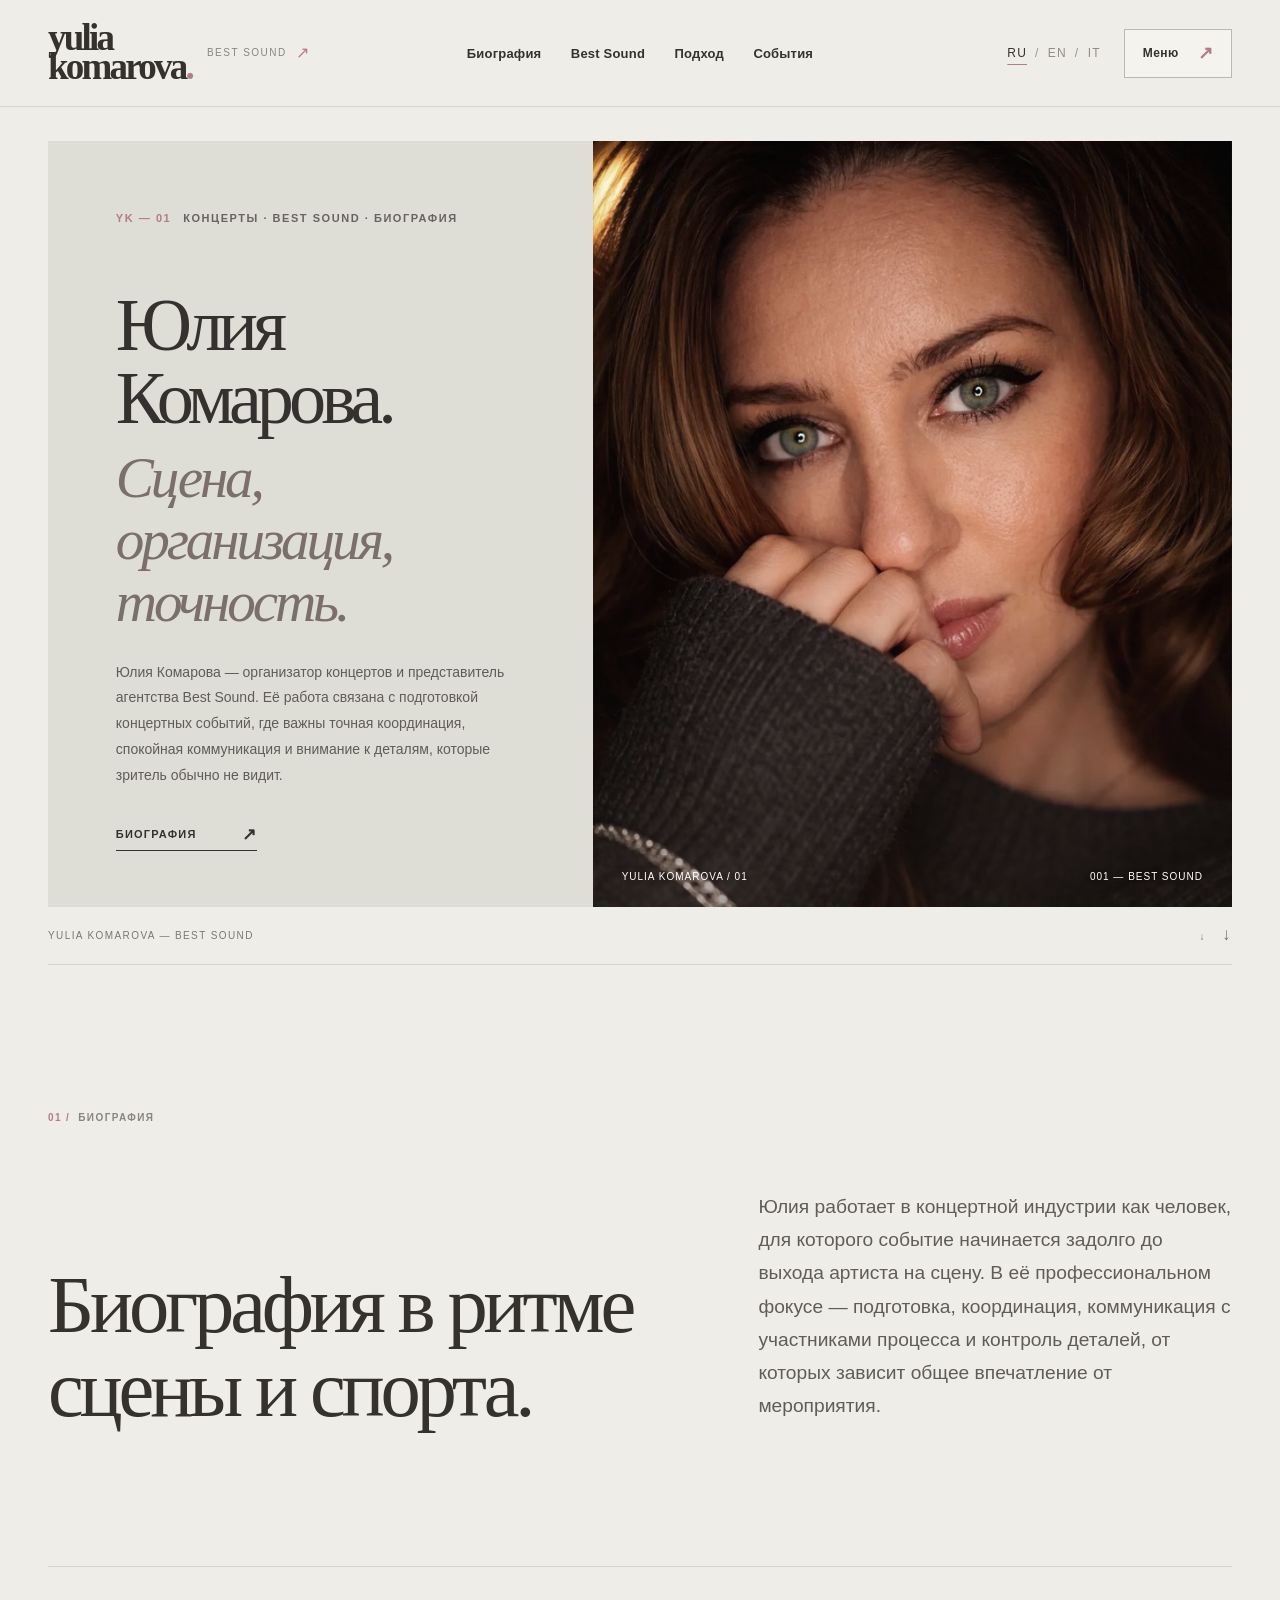
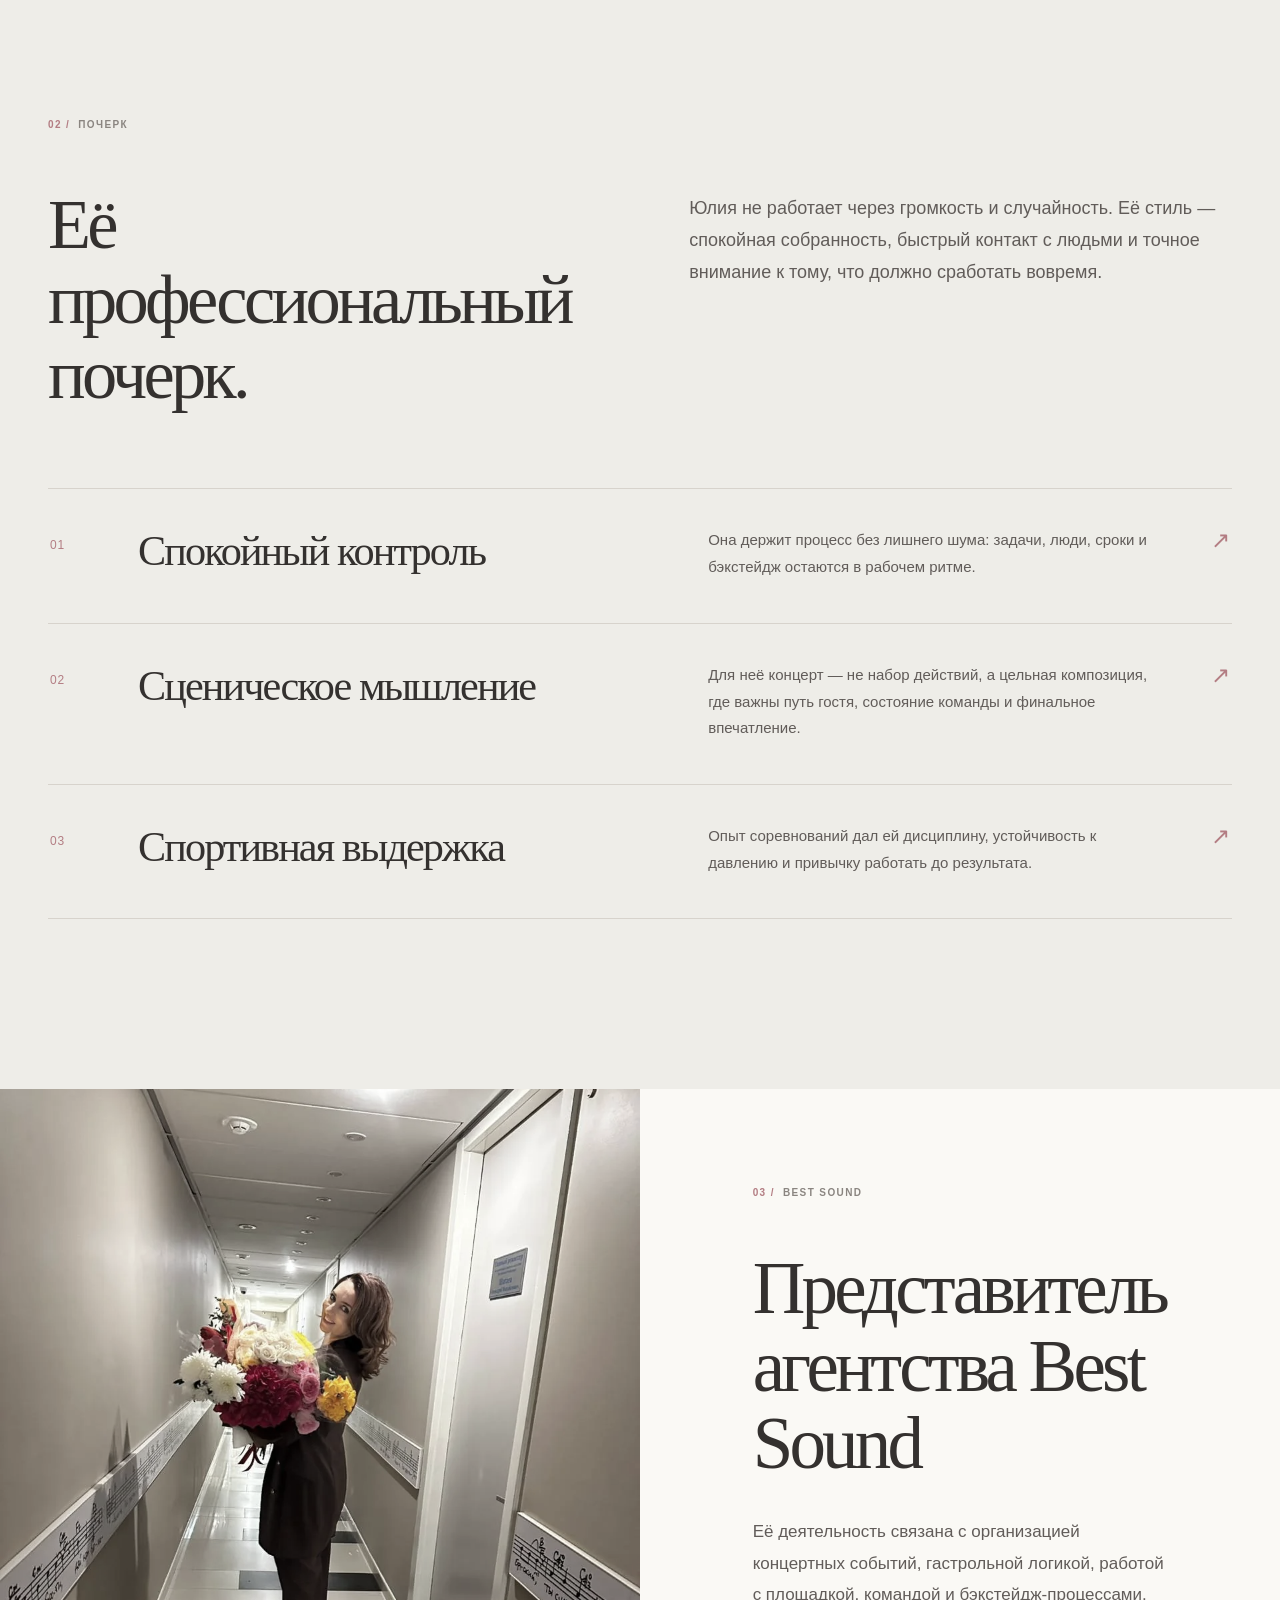
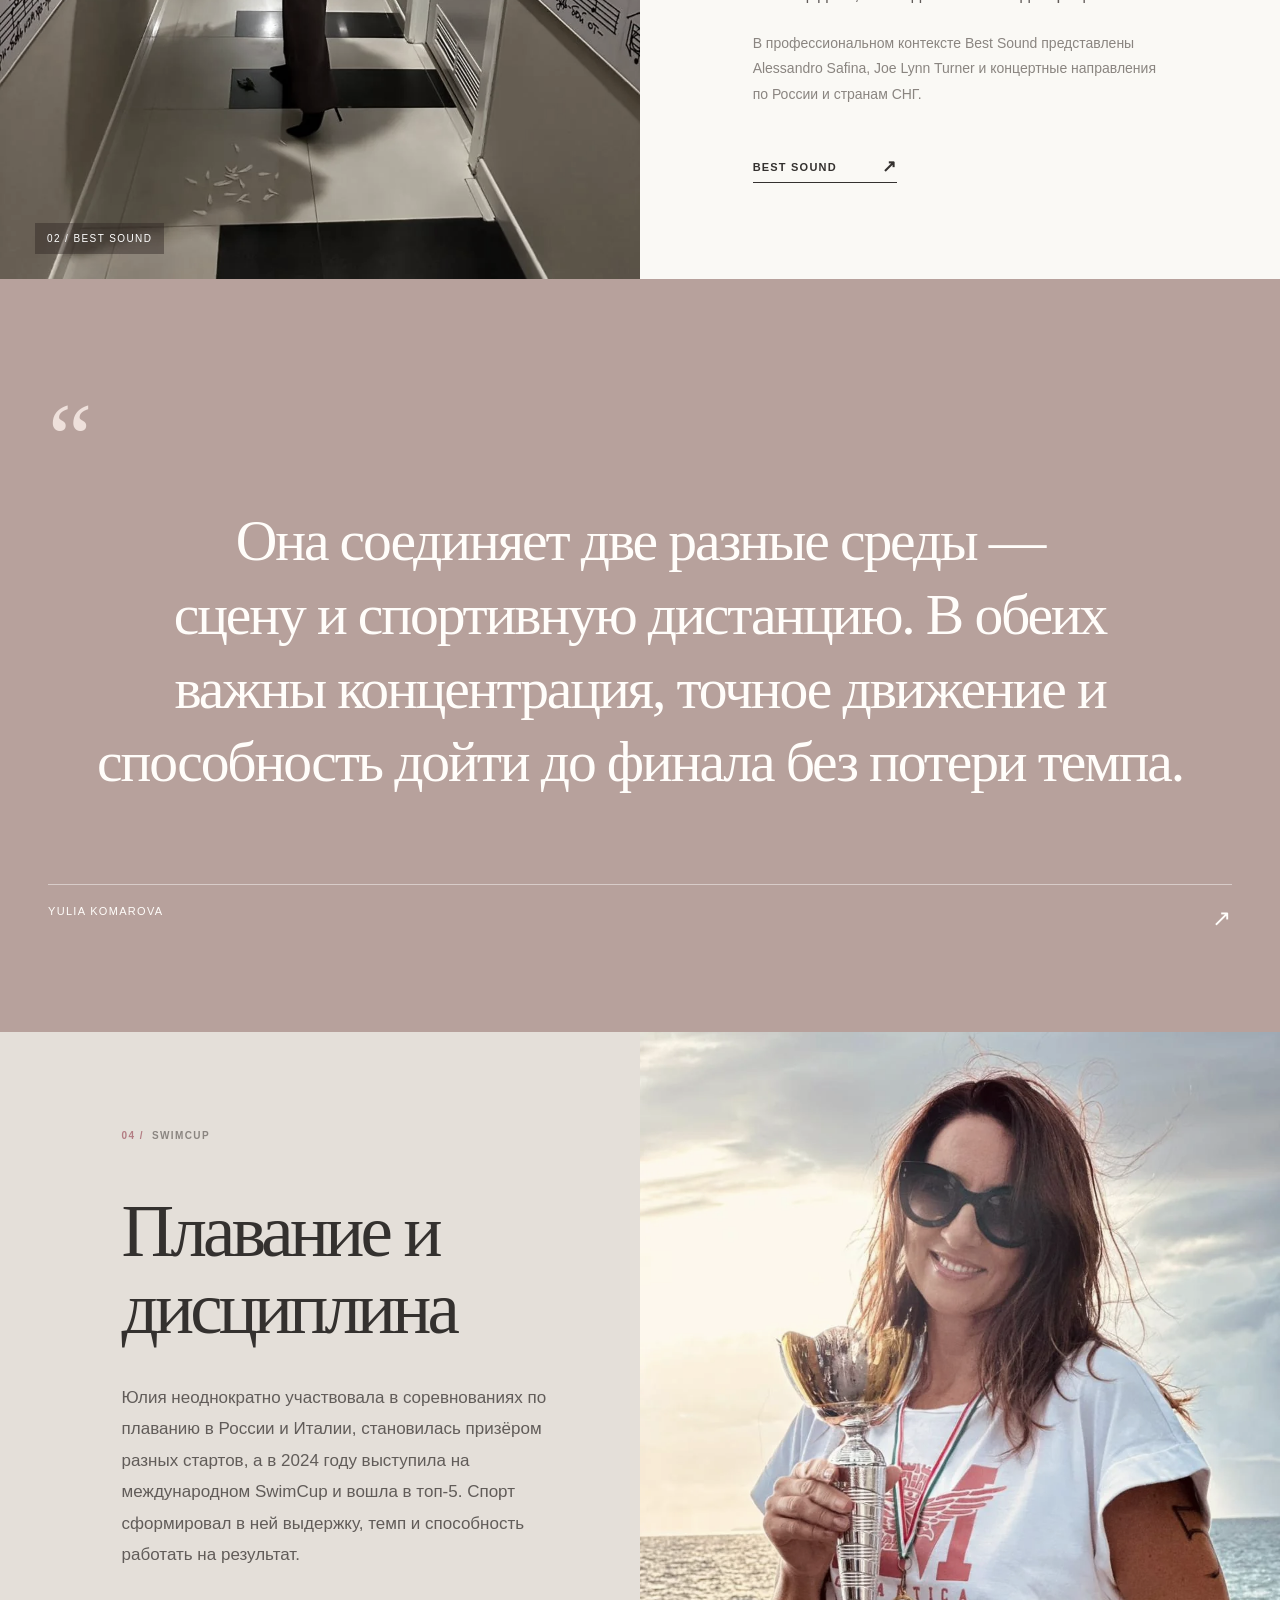
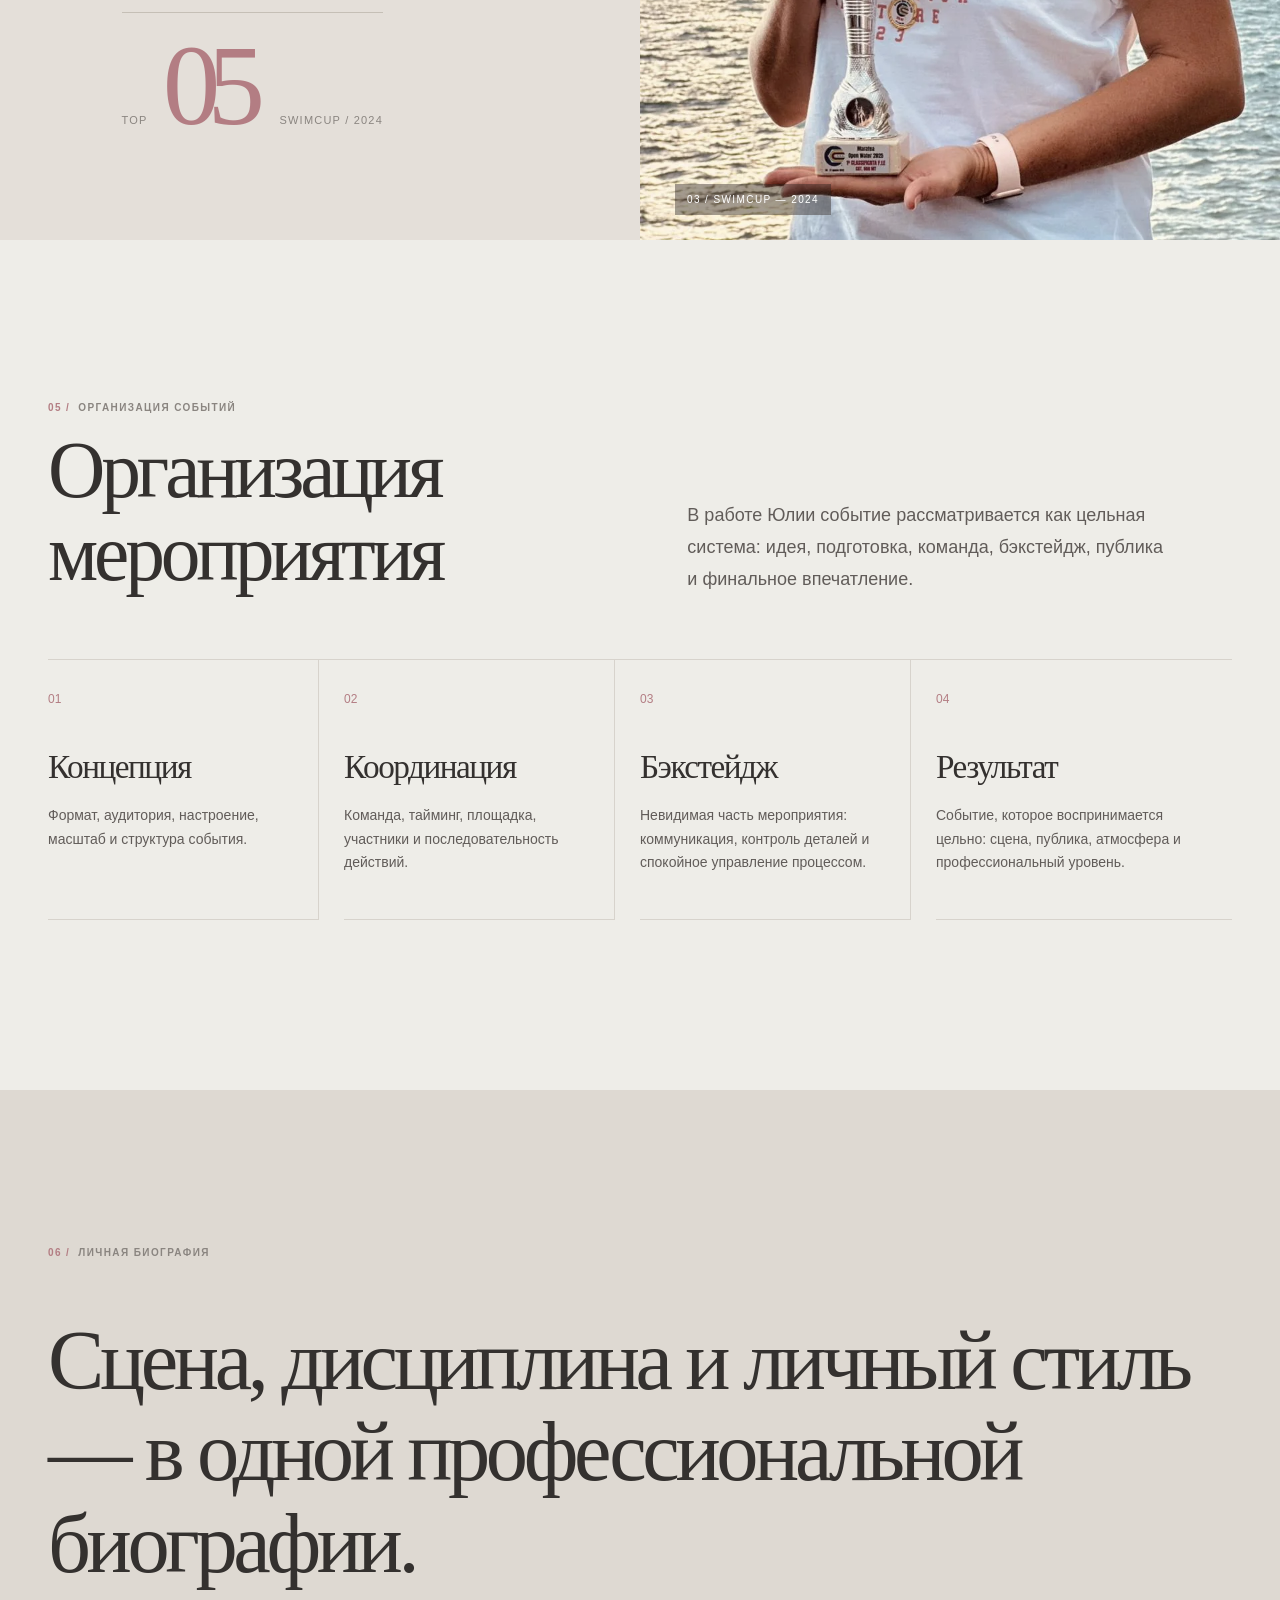
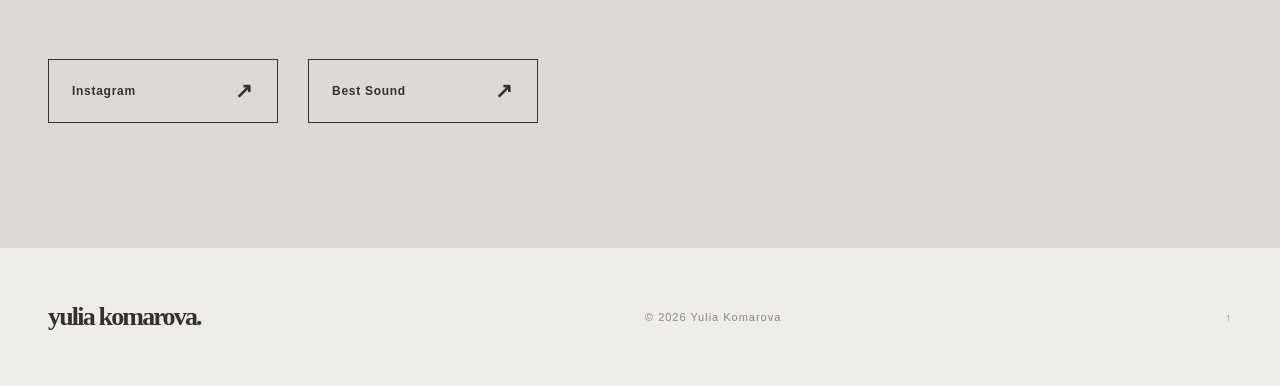
==== index.html @ 69ded7a2 "Refresh favicon asset and align browser theme with editorial palette" ====
<!doctype html>
<html lang="ru">
<head>
  <meta charset="utf-8">
  <meta name="viewport" content="width=device-width, initial-scale=1">
  <meta name="color-scheme" content="light">
  <meta name="theme-color" content="#eeede8">
  <meta name="description" content="Юлия Комарова — организатор концертов и представитель агентства Best Sound.">
  <title>Yulia Komarova — Best Sound</title>
  <link rel="icon" href="./favicon.svg?v=2" type="image/svg+xml">
  <link rel="preload" href="./assets/img/portrait.webp" as="image" type="image/webp">
  <link rel="stylesheet" href="./assets/css/editorial.css">
  <script src="./assets/js/app.js" defer></script>
</head>
<body>
  <div class="scroll-progress" aria-hidden="true"><span></span></div>
  <a class="skip-link" href="#about" data-i18n="skipLink">К содержанию</a>

  <header class="site-header" id="top">
    <div class="header-inner">
      <a class="wordmark" href="#top" aria-label="Yulia Komarova — Best Sound">
        <span class="wordmark-main">yulia<br>komarova<span class="wordmark-period">.</span></span>
        <span class="wordmark-caption">BEST SOUND <span aria-hidden="true">↗</span></span>
      </a>
      <nav class="main-nav" aria-label="Основная навигация" data-i18n-attr="aria-label:navAria">
        <a href="#about" data-i18n="navProfile">Биография</a>
        <a href="#agency">Best Sound</a>
        <a href="#signature" data-i18n="navSignature">Подход</a>
        <a href="#turnkey" data-i18n="navEvents">События</a>
      </nav>
      <div class="header-actions">
        <div class="language-switch" aria-label="Выбор языка" data-i18n-attr="aria-label:languageSelector">
          <button class="lang-btn active" data-lang-switch="ru" type="button" aria-pressed="true">RU</button>
          <span aria-hidden="true">/</span>
          <button class="lang-btn" data-lang-switch="en" type="button" aria-pressed="false">EN</button>
          <span aria-hidden="true">/</span>
          <button class="lang-btn" data-lang-switch="it" type="button" aria-pressed="false">IT</button>
        </div>
        <button class="command-btn" type="button" data-command-open data-i18n-attr="aria-label:commandLabel" aria-label="Открыть меню"><span data-i18n="commandButton">Меню</span><span class="menu-symbol" aria-hidden="true">↗</span></button>
      </div>
    </div>
  </header>

  <main>
    <section class="hero section-shell" aria-labelledby="hero-title">
      <div class="hero-inner">
        <div class="hero-copy reveal">
          <p class="eyebrow"><span class="index-number">YK — 01</span><span data-i18n="eyebrow">Концерты · Best Sound · Биография</span></p>
          <h1 id="hero-title" data-i18n-html="heroTitle">Юлия Комарова. <em>Сцена, организация, точность.</em></h1>
          <p class="hero-lead" data-i18n="heroLead">Юлия Комарова — организатор концертов и представитель агентства Best Sound. Её работа связана с подготовкой концертных событий, где важны точная координация, спокойная коммуникация и внимание к деталям, которые зритель обычно не видит.</p>
          <a class="editorial-link" href="#about"><span data-i18n="navProfile">Биография</span><span aria-hidden="true">↗</span></a>
        </div>
        <figure class="hero-photo reveal">
          <img src="./assets/img/portrait.webp" alt="Юлия Комарова — портрет" width="1024" height="1536" fetchpriority="high" decoding="async">
          <figcaption><span>YULIA KOMAROVA / 01</span><span>001 — BEST SOUND</span></figcaption>
        </figure>
      </div>
      <div class="hero-bottom" aria-hidden="true"><span>YULIA KOMAROVA — BEST SOUND</span><span>↓ <span>↓</span></span></div>
    </section>

    <section class="manifesto section-shell reveal" id="about" aria-labelledby="about-title">
      <div class="section-meta"><span>01 /</span><span data-i18n="aboutKicker">Биография</span></div>
      <div class="manifesto-content">
        <h2 id="about-title" data-i18n="aboutTitle">Биография в ритме сцены и спорта.</h2>
        <p data-i18n="aboutText">Юлия работает в концертной индустрии как человек, для которого событие начинается задолго до выхода артиста на сцену. В её профессиональном фокусе — подготовка, координация, коммуникация с участниками процесса и контроль деталей, от которых зависит общее впечатление от мероприятия.</p>
      </div>
      <div class="fine-rule" aria-hidden="true"></div>
    </section>

    <section class="approach section-shell" id="signature" aria-labelledby="signature-title">
      <div class="section-heading reveal">
        <div class="section-meta"><span>02 /</span><span data-i18n="signatureKicker">Почерк</span></div>
        <h2 id="signature-title" data-i18n="signatureTitle">Её профессиональный почерк.</h2>
        <p data-i18n="signatureLead">Юлия не работает через громкость и случайность. Её стиль — спокойная собранность, быстрый контакт с людьми и точное внимание к тому, что должно сработать вовремя.</p>
      </div>
      <div class="approach-list">
        <article class="approach-item reveal"><span class="item-n">01</span><h3 data-i18n="signatureOneTitle">Спокойный контроль</h3><p data-i18n="signatureOneText">Она держит процесс без лишнего шума: задачи, люди, сроки и бэкстейдж остаются в рабочем ритме.</p><span class="item-arrow" aria-hidden="true">↗</span></article>
        <article class="approach-item reveal"><span class="item-n">02</span><h3 data-i18n="signatureTwoTitle">Сценическое мышление</h3><p data-i18n="signatureTwoText">Для неё концерт — не набор действий, а цельная композиция, где важны путь гостя, состояние команды и финальное впечатление.</p><span class="item-arrow" aria-hidden="true">↗</span></article>
        <article class="approach-item reveal"><span class="item-n">03</span><h3 data-i18n="signatureThreeTitle">Спортивная выдержка</h3><p data-i18n="signatureThreeText">Опыт соревнований дал ей дисциплину, устойчивость к давлению и привычку работать до результата.</p><span class="item-arrow" aria-hidden="true">↗</span></article>
      </div>
    </section>

    <section class="editorial-feature feature-agency" id="agency" aria-labelledby="agency-title">
      <div class="feature-photo reveal"><img src="./assets/img/backstage.webp" alt="Юлия Комарова во время подготовки мероприятия" width="960" height="1280" loading="lazy" decoding="async"><span class="image-index">02 / BEST SOUND</span></div>
      <div class="feature-content reveal"><div class="section-meta"><span>03 /</span><span>BEST SOUND</span></div><h2 id="agency-title" data-i18n="cardAgencyTitle">Представитель агентства Best Sound</h2><p data-i18n="cardConcertsText">Её деятельность связана с организацией концертных событий, гастрольной логикой, работой с площадкой, командой и бэкстейдж-процессами.</p><p class="secondary-copy" data-i18n="cardProjectsText">В профессиональном контексте Best Sound представлены Alessandro Safina, Joe Lynn Turner и концертные направления по России и странам СНГ.</p><a class="editorial-link" href="https://sound-agency.ru/" target="_blank" rel="noopener noreferrer"><span>Best Sound</span><span aria-hidden="true">↗</span></a></div>
    </section>

    <section class="quote-section reveal"><div class="section-shell"><span class="quote-mark" aria-hidden="true">“</span><blockquote data-i18n="quoteText">Она соединяет две разные среды — сцену и спортивную дистанцию. В обеих важны концентрация, точное движение и способность дойти до финала без потери темпа.</blockquote><div class="quote-footer"><span>YULIA KOMAROVA</span><span>↗</span></div></div></section>

    <section class="editorial-feature feature-sport" aria-labelledby="sport-title">
      <div class="feature-content reveal"><div class="section-meta"><span>04 /</span><span>SwimCup</span></div><h2 id="sport-title" data-i18n="cardSportTitle">Плавание и дисциплина</h2><p data-i18n="cardSportText">Юлия неоднократно участвовала в соревнованиях по плаванию в России и Италии, становилась призёром разных стартов, а в 2024 году выступила на международном SwimCup и вошла в топ-5. Спорт сформировал в ней выдержку, темп и способность работать на результат.</p><div class="editorial-score"><span>TOP</span><strong>05</strong><span>SWIMCUP / 2024</span></div></div>
      <div class="feature-photo reveal"><img src="./assets/img/swimcup.webp" alt="Юлия Комарова с наградой SwimCup" width="960" height="1280" loading="lazy" decoding="async"><span class="image-index">03 / SWIMCUP — 2024</span></div>
    </section>

    <section class="process section-shell" id="turnkey" aria-labelledby="process-title">
      <div class="process-intro reveal"><div class="section-meta"><span>05 /</span><span data-i18n="turnkeyKicker">Организация событий</span></div><h2 id="process-title" data-i18n="turnkeyTitle">Организация мероприятия</h2><p data-i18n="turnkeyText">В работе Юлии событие рассматривается как цельная система: идея, подготовка, команда, бэкстейдж, публика и финальное впечатление.</p></div>
      <div class="process-list">
        <article class="process-item reveal"><span>01</span><h3 data-i18n="serviceOneTitle">Концепция</h3><p data-i18n="serviceOneText">Формат, аудитория, настроение, масштаб и структура события.</p></article>
        <article class="process-item reveal"><span>02</span><h3 data-i18n="serviceTwoTitle">Координация</h3><p data-i18n="serviceTwoText">Команда, тайминг, площадка, участники и последовательность действий.</p></article>
        <article class="process-item reveal"><span>03</span><h3 data-i18n="serviceThreeTitle">Бэкстейдж</h3><p data-i18n="serviceThreeText">Невидимая часть мероприятия: коммуникация, контроль деталей и спокойное управление процессом.</p></article>
        <article class="process-item reveal"><span>04</span><h3 data-i18n="serviceFourTitle">Результат</h3><p data-i18n="serviceFourText">Событие, которое воспринимается цельно: сцена, публика, атмосфера и профессиональный уровень.</p></article>
      </div>
    </section>

    <section class="closing" aria-labelledby="closing-title"><div class="section-shell closing-inner reveal"><div class="section-meta"><span>06 /</span><span data-i18n="finalEyebrow">Личная биография</span></div><h2 id="closing-title" data-i18n="finalTitle">Сцена, дисциплина и личный стиль — в одной профессиональной биографии.</h2><div class="closing-actions"><a href="https://www.instagram.com/best.julia/" target="_blank" rel="noopener noreferrer">Instagram <span>↗</span></a><a href="https://sound-agency.ru/" target="_blank" rel="noopener noreferrer">Best Sound <span>↗</span></a></div></div></section>
  </main>

  <footer class="site-footer section-shell"><a class="footer-wordmark" href="#top">yulia komarova.</a><span>© 2026 Yulia Komarova</span><a href="#top" aria-label="Back to top">↑</a></footer>

  <dialog class="command-dialog" data-command-dialog><form method="dialog"><div class="dialog-top"><strong data-i18n="dialogTitle">Быстрые действия</strong><button type="submit" aria-label="Закрыть" data-i18n-attr="aria-label:closeLabel">×</button></div><a href="#about" data-i18n="navProfile">Биография</a><a href="#signature" data-i18n="navSignature">Подход</a><a href="#agency">Best Sound</a><a href="#turnkey" data-i18n="dialogEvent">Организация мероприятия</a><a href="https://www.instagram.com/best.julia/" target="_blank" rel="noopener noreferrer">Instagram ↗</a></form></dialog>
</body>
</html>
---- assets/css/editorial.css ----
:root{
  color-scheme:light;
  --paper:#eeede8;
  --paper-soft:#f6f5ef;
  --milk:#faf9f5;
  --ink:#34312f;
  --body:#615c59;
  --quiet:#8a8580;
  --line:#d7d3cc;
  --rose:#b37d83;
  --rose-soft:#e2d0ce;
  --serif:"Iowan Old Style","Baskerville","Palatino Linotype",Georgia,serif;
  --sans:Arial,"Helvetica Neue",Helvetica,sans-serif;
  --site-width:1440px;
  --ease:cubic-bezier(.22,1,.36,1)
}
*,*::before,*::after{box-sizing:border-box}
html{scroll-behavior:smooth;scroll-padding-top:105px}
body{margin:0;background:var(--paper);color:var(--ink);font-family:var(--sans);-webkit-font-smoothing:antialiased}
body::selection{background:var(--rose-soft);color:var(--ink)}
h1,h2,h3,p,figure,blockquote{margin:0}
a{color:inherit;text-decoration:none}
button{font:inherit}
img{display:block;width:100%}
a:focus-visible,button:focus-visible{outline:2px solid var(--rose);outline-offset:5px}
.skip-link{position:absolute;top:-100px;left:1rem;z-index:150;background:var(--ink);color:#fff;padding:1rem}.skip-link:focus{top:1rem}
.section-shell{width:min(var(--site-width),calc(100% - 96px));margin-inline:auto}
.scroll-progress{position:fixed;inset:0 0 auto;height:2px;z-index:120;pointer-events:none}.scroll-progress span{display:block;height:100%;background:var(--rose);width:0}
.site-header{position:sticky;top:0;z-index:80;border-bottom:1px solid rgba(52,49,47,.12);background:rgba(238,237,232,.94);-webkit-backdrop-filter:blur(16px);backdrop-filter:blur(16px)}
.header-inner{width:min(1680px,calc(100% - 96px));min-height:106px;margin:auto;display:grid;grid-template-columns:minmax(0,1fr) auto minmax(0,1fr);align-items:center;column-gap:clamp(18px,2vw,36px)}
.wordmark{display:inline-flex;align-items:center;gap:15px;justify-self:start;line-height:1;min-width:0}
.wordmark-main{font-family:var(--serif);font-weight:700;font-size:37px;letter-spacing:-.075em;line-height:.78}
.wordmark-period{color:var(--rose)}
.wordmark-caption{display:inline-flex;align-items:center;gap:9px;align-self:center;font-size:10px;line-height:1.4;letter-spacing:.15em;font-weight:500;color:var(--quiet);white-space:nowrap;max-width:none}
.wordmark-caption span{font-size:16px;display:inline;margin-top:0;color:var(--rose);line-height:1}
.main-nav{display:flex;align-items:center;justify-content:center;gap:clamp(22px,2.3vw,38px);white-space:nowrap}
.main-nav a{position:relative;padding:13px 0;font-size:13px;letter-spacing:.015em;font-weight:600;transition:color .25s}
.main-nav a:hover{color:#8f6269}.main-nav a::after{content:"";position:absolute;bottom:7px;left:0;width:100%;height:1px;background:var(--rose);transform:scaleX(0);transform-origin:left;transition:transform .28s var(--ease)}.main-nav a:hover::after,.main-nav a:focus-visible::after{transform:scaleX(1)}
.header-actions{display:flex;align-items:center;justify-self:end;gap:22px;white-space:nowrap}
.language-switch{display:flex;align-items:center;gap:7px;color:#9a918b;font-size:12px;letter-spacing:.12em}
.lang-btn{padding:10px 1px;border:0;background:transparent;font-size:12px;letter-spacing:.1em;color:#948b85;cursor:pointer;transition:color .2s}
.lang-btn:hover,.lang-btn.active{color:var(--ink)}.lang-btn.active{text-decoration:underline;text-underline-offset:7px;text-decoration-thickness:1px;text-decoration-color:var(--rose)}
.command-btn{display:inline-flex;align-items:center;justify-content:space-between;gap:19px;border:1px solid rgba(52,49,47,.30);background:rgba(250,249,245,.4);color:var(--ink);padding:0 18px;min-height:49px;cursor:pointer;font-size:12px;font-weight:600;letter-spacing:.035em;transition:background .25s,color .25s,border-color .25s}
.command-btn:hover{background:var(--milk);border-color:var(--ink);color:var(--ink)}.menu-symbol{font-size:18px;line-height:1;color:var(--rose)}
.hero{padding-top:34px}.hero-inner{min-height:695px;display:grid;grid-template-columns:46% 54%;background:#deddd6}
.hero-copy{padding:clamp(44px,5.4vw,88px) clamp(38px,5.3vw,85px) 56px;display:flex;flex-direction:column;min-width:0}
.eyebrow,.section-meta{display:flex;gap:12px;align-items:center;flex-wrap:wrap;font-size:11px;font-weight:700;letter-spacing:.14em;text-transform:uppercase;line-height:1.5;color:#69635f}
.index-number,.section-meta>span:first-child{color:var(--rose)}
.eyebrow{margin-bottom:auto}
.hero h1{font-family:var(--serif);font-size:clamp(50px,5.8vw,96px);font-weight:500;line-height:.99;letter-spacing:-.067em;overflow-wrap:break-word;hyphens:auto;margin:62px 0 26px}
.hero h1 em{font-weight:400;display:block;font-size:.77em;line-height:1.09;letter-spacing:-.055em;color:#7a6f6a;font-style:italic;margin-top:11px}
.hero-lead{max-width:560px;color:var(--body);font-size:clamp(14px,1.03vw,16px);line-height:1.85;overflow-wrap:break-word}
.editorial-link{display:inline-flex;align-self:start;align-items:center;gap:45px;justify-content:space-between;padding-bottom:7px;margin-top:37px;font-size:11px;letter-spacing:.11em;font-weight:700;text-transform:uppercase;border-bottom:1px solid var(--ink);transition:color .2s,gap .25s}
.editorial-link:hover{color:var(--rose);gap:55px}.editorial-link span:last-child{font-size:17px;line-height:1}
.hero-photo{position:relative;min-height:695px;overflow:hidden;background:#baa6a0}
.hero-photo img{height:100%;position:absolute;inset:0;object-fit:cover;object-position:center 37%;filter:saturate(.75) contrast(.97);transition:transform 1.2s var(--ease)}
.hero-photo:hover img,.feature-photo:hover img{transform:scale(1.025)}
.hero-photo:after{content:"";position:absolute;inset:60% 0 0;background:linear-gradient(transparent,rgba(39,30,27,.38));pointer-events:none}
.hero-photo figcaption{position:absolute;bottom:25px;left:29px;right:29px;z-index:2;display:flex;justify-content:space-between;gap:16px;font-size:10px;letter-spacing:.1em;color:#fff;text-shadow:0 1px 7px rgba(0,0,0,.2)}
.hero-bottom{display:flex;align-items:center;justify-content:space-between;min-height:58px;gap:15px;font-size:10px;letter-spacing:.14em;color:#7c7771;border-bottom:1px solid var(--line)}.hero-bottom>span:last-child span{font-size:17px;margin-left:12px}
.manifesto{padding-top:145px}.section-meta{font-size:10px;gap:8px;color:var(--quiet)}
.manifesto-content{display:grid;grid-template-columns:1.3fr 1fr;gap:8%;align-items:end;padding:65px 0 135px}
.manifesto h2,.section-heading h2,.feature-content h2,.process h2,.closing h2{font-family:var(--serif);font-weight:400;letter-spacing:-.052em;overflow-wrap:break-word;hyphens:auto}
.manifesto h2{font-size:clamp(49px,6.3vw,101px);line-height:1.04;max-width:900px}
.manifesto p{font-size:clamp(17px,1.5vw,22px);line-height:1.73;color:var(--body);max-width:550px;padding-bottom:8px}
.fine-rule{height:1px;background:var(--line)}
.approach{padding-top:150px;padding-bottom:170px}
.section-heading{display:grid;grid-template-columns:1fr 1.4fr;column-gap:10%;align-items:start;padding-bottom:76px}
.section-heading .section-meta{grid-column:1;grid-row:1}
.section-heading h2{grid-column:1;grid-row:2;font-size:clamp(51px,5.5vw,80px);line-height:1.07;margin-top:55px}
.section-heading p{grid-column:2;grid-row:2;color:var(--body);font-size:18px;line-height:1.8;max-width:650px;margin-top:60px}
.approach-list{border-top:1px solid var(--line)}
.approach-item{display:grid;grid-template-columns:58px minmax(0,1.18fr) minmax(0,1fr) 34px;column-gap:30px;align-items:start;padding:38px 2px 42px;border-bottom:1px solid var(--line);transition:background .25s}
.approach-item:hover{background:rgba(250,249,245,.46)}
.item-n{color:var(--rose);font-size:12px;letter-spacing:.07em;padding-top:11px}
.approach-item h3{font-family:var(--serif);font-size:clamp(27px,3.3vw,48px);font-weight:400;letter-spacing:-.045em;line-height:1.13;overflow-wrap:break-word}
.approach-item p{font-size:15px;line-height:1.78;color:var(--body);max-width:450px;overflow-wrap:break-word}
.item-arrow{font-size:23px;color:var(--rose);justify-self:end}
.editorial-feature{display:grid;grid-template-columns:1fr 1fr;min-height:735px;background:var(--milk)}
.feature-photo{position:relative;min-height:735px;overflow:hidden;background:#b4a29d}
.feature-photo img{height:100%;position:absolute;inset:0;object-fit:cover;object-position:center center;filter:saturate(.65);transition:transform 1.2s var(--ease)}
.image-index{position:absolute;bottom:25px;left:35px;color:#fff;background:rgba(45,35,33,.43);font-size:10px;letter-spacing:.14em;padding:10px 12px;z-index:2}
.feature-content{display:flex;flex-direction:column;align-items:start;justify-content:center;padding:96px clamp(54px,8.8vw,155px);min-width:0}
.feature-content h2{font-size:clamp(54px,5.7vw,91px);line-height:1.06;margin:50px 0 34px;max-width:720px}
.feature-content p{font-size:17px;line-height:1.85;color:var(--body);max-width:580px}
.feature-content .secondary-copy{font-size:14px;color:var(--quiet);margin-top:20px}
.feature-content .editorial-link{margin-top:50px}
.feature-sport{grid-template-columns:1fr 1fr;background:#e4dfd9}
.feature-sport .feature-photo{background:#cec4b3}.feature-sport .feature-photo img{object-position:center 35%;filter:saturate(.78)}
.feature-sport .feature-content{padding-left:clamp(55px,9.5vw,180px);padding-right:clamp(54px,7vw,100px)}
.feature-sport .feature-content h2{max-width:650px}
.editorial-score{display:flex;align-items:baseline;gap:15px;border-top:1px solid #c5bfb6;padding-top:15px;margin-top:42px;font-size:11px;letter-spacing:.11em;color:var(--quiet);flex-wrap:wrap}
.editorial-score strong{font-family:var(--serif);font-weight:400;font-size:clamp(75px,9vw,132px);line-height:1;color:var(--rose);letter-spacing:-.11em;margin-right:12px}
.quote-section{background:#b7a19c;padding:125px 0 100px;color:#fffdfa}
.quote-mark{font-family:var(--serif);font-size:100px;line-height:.7;color:#eee0db;display:block}
.quote-section blockquote{max-width:1140px;margin:30px auto 85px;font-family:var(--serif);font-size:clamp(32px,4.5vw,69px);line-height:1.28;letter-spacing:-.037em;text-align:center;text-wrap:balance}
.quote-footer{display:flex;justify-content:space-between;border-top:1px solid rgba(255,255,255,.45);padding-top:20px;font-size:11px;letter-spacing:.12em}
.quote-footer span:last-child{font-size:23px}
.process{padding-top:160px;padding-bottom:170px}
.process-intro{display:grid;grid-template-columns:1fr 1fr;gap:8%;align-items:end;margin-bottom:78px}
.process-intro .section-meta{grid-column:1/-1}
.process h2{font-size:clamp(52px,6.2vw,94px);line-height:1.05;max-width:800px}
.process-intro p{font-size:18px;line-height:1.8;max-width:480px;color:var(--body)}
.process-list{display:grid;grid-template-columns:repeat(4,minmax(0,1fr));border-top:1px solid var(--line)}
.process-item{padding:29px 27px 35px 0;min-width:0;min-height:260px;border-bottom:1px solid var(--line);position:relative}
.process-item:not(:last-child){border-right:1px solid var(--line);padding-right:25px;margin-right:25px}
.process-item>span{color:var(--rose);font-size:12px}
.process-item h3{font-family:var(--serif);font-size:clamp(25px,2.6vw,38px);font-weight:400;line-height:1.1;letter-spacing:-.045em;margin-top:42px;margin-bottom:18px;overflow-wrap:break-word}
.process-item p{color:var(--body);font-size:14px;line-height:1.7;overflow-wrap:break-word}
.closing{background:#ded9d2;padding:155px 0 125px}
.closing-inner{display:grid;grid-template-columns:1fr 1.25fr;column-gap:8%;align-items:start}
.closing .section-meta{grid-column:1/-1;margin-bottom:55px}
.closing h2{font-size:clamp(55px,6.6vw,102px);line-height:1.08;grid-column:1/-1;max-width:1150px}
.closing-actions{display:flex;gap:30px;margin-top:70px;grid-column:1/-1;flex-wrap:wrap}
.closing-actions a{display:inline-flex;justify-content:space-between;gap:70px;align-items:center;border:1px solid var(--ink);padding:19px 23px;min-width:230px;font-size:12px;font-weight:700;letter-spacing:.06em;transition:background .25s,color .25s}
.closing-actions a:hover{background:var(--ink);color:var(--milk)}.closing-actions span{font-size:21px}
.site-footer{display:flex;justify-content:space-between;align-items:center;gap:25px;min-height:138px;font-size:11px;letter-spacing:.09em;color:var(--quiet)}
.footer-wordmark{font-family:var(--serif);font-size:26px;font-weight:700;letter-spacing:-.07em;color:var(--ink)}
.command-dialog{border:1px solid var(--line);padding:0;background:var(--milk);width:min(490px,calc(100% - 30px));box-shadow:0 35px 120px rgba(52,49,47,.25)}
.command-dialog::backdrop{background:rgba(39,36,34,.5);backdrop-filter:blur(3px)}
.command-dialog form{display:flex;flex-direction:column;gap:0;padding:20px}
.dialog-top{display:flex;justify-content:space-between;align-items:center;padding:15px 10px 25px;font-family:var(--serif);font-size:27px}
.dialog-top button{border:0;background:none;cursor:pointer;font-size:30px;color:var(--ink)}
.command-dialog form>a{border-top:1px solid var(--line);padding:19px 11px;font-size:14px;transition:color .2s}
.command-dialog form>a:hover{color:var(--rose)}
.reveal{opacity:0;transform:translateY(22px);transition:opacity .9s var(--ease),transform .9s var(--ease)}.reveal.visible{opacity:1;transform:none}
@media(max-width:1250px){
  .section-shell,.header-inner{width:calc(100% - 64px)}
  .header-inner{grid-template-columns:1fr auto}
  .main-nav{display:none}
  .hero-inner{grid-template-columns:48% 52%}
  .hero-copy{padding:50px 45px}
  .hero h1{font-size:clamp(48px,6.4vw,79px)}
  .feature-content{padding:70px 7vw}
  .feature-content h2{font-size:clamp(51px,6vw,76px)}
}
@media(max-width:900px){
  .header-inner{min-height:94px}
  .hero-inner{grid-template-columns:1fr 1fr;min-height:590px}
  .hero-copy{padding:38px 30px}
  .hero h1{font-size:clamp(43px,6vw,65px);margin:35px 0 20px}
  .hero h1 em{font-size:.76em}
  .hero-photo{min-height:600px}
  .hero-photo img{object-position:center 36%}
  .manifesto{padding-top:100px}.manifesto-content{padding:35px 0 90px;gap:45px}
  .manifesto h2{font-size:clamp(45px,6vw,75px)}.manifesto p{font-size:17px}
  .approach{padding:100px 0}
  .section-heading{grid-template-columns:1fr;gap:0;padding-bottom:45px}
  .section-heading .section-meta,.section-heading h2,.section-heading p{grid-column:1;grid-row:auto}
  .section-heading h2{margin-top:32px;font-size:clamp(50px,6vw,73px)}.section-heading p{margin-top:23px}
  .approach-item{grid-template-columns:35px minmax(0,1fr) minmax(0,.9fr);column-gap:18px}.item-arrow{display:none}
  .editorial-feature{min-height:0}.feature-photo{min-height:620px}
  .feature-content{padding:45px 38px}.feature-content h2{font-size:clamp(41px,5.3vw,65px);margin:32px 0 24px}
  .feature-content p{font-size:15px}.feature-content .secondary-copy{font-size:13px}
  .feature-sport .feature-content{padding:45px 36px}
  .process{padding:110px 0}.process-intro{margin-bottom:45px}
  .process-list{grid-template-columns:repeat(2,minmax(0,1fr))}.process-item:not(:last-child){margin-right:0;padding-right:22px}
  .process-item:nth-child(2){border-right:0}.process-item:nth-child(3){border-right:1px solid var(--line)}
  .closing{padding:105px 0 100px}
}
@media(max-width:650px){
  html{scroll-padding-top:86px}
  .section-shell,.header-inner{width:calc(100% - 36px)}
  .header-inner{min-height:78px;gap:10px}
  .wordmark{gap:0}.wordmark-main{font-size:27px}.wordmark-caption{display:none}
  .header-actions{gap:13px}.language-switch{gap:5px}.lang-btn{font-size:11px;padding:7px 0}.command-btn{width:40px;min-width:40px;height:40px;padding:0;min-height:40px;font-size:0;gap:0;justify-content:center}.command-btn>span:first-child{display:none}.menu-symbol{font-size:21px}
  .hero{padding-top:15px}
  .hero-inner{display:flex;flex-direction:column-reverse;min-height:auto}
  .hero-photo{width:100%;min-height:0;aspect-ratio:4/3}
  .hero-photo img{object-position:center 35%}
  .hero-photo figcaption{bottom:12px;left:13px;right:13px;font-size:8px}
  .hero-copy{width:100%;padding:28px 21px 40px}
  .eyebrow{font-size:9px;gap:7px;margin-bottom:0}
  .hero h1{font-size:clamp(43px,10.5vw,67px);margin:28px 0 19px;line-height:1}
  .hero h1 em{font-size:.82em;margin-top:5px}
  .hero-lead{font-size:14px;line-height:1.76}
  .editorial-link{margin-top:25px}
  .hero-bottom{font-size:8px;min-height:53px;letter-spacing:.08em}.hero-bottom>span:first-child{max-width:60%}
  .manifesto{padding-top:85px}
  .manifesto-content{display:block;padding:36px 0 85px}
  .manifesto h2{font-size:clamp(43px,11vw,72px);line-height:1.08}
  .manifesto p{font-size:17px;margin-top:26px;line-height:1.7}
  .approach{padding:85px 0}
  .section-heading h2{font-size:clamp(43px,10vw,69px);line-height:1.06;margin-top:27px}
  .section-heading p{font-size:16px;line-height:1.7}
  .approach-item{grid-template-columns:30px minmax(0,1fr);padding:28px 0;gap:12px}
  .approach-item h3{font-size:clamp(31px,8vw,45px)}
  .approach-item p{grid-column:2;font-size:14px;line-height:1.7}
  .editorial-feature{display:flex;flex-direction:column;min-height:0}
  .feature-photo{min-height:0;width:100%;aspect-ratio:4/5}
  .feature-photo img{object-position:center center}
  .feature-content{padding:60px 26px 70px;width:100%}
  .feature-content h2{font-size:clamp(48px,11vw,71px);margin:28px 0 25px}
  .feature-content p{font-size:16px;line-height:1.75}
  .feature-sport{flex-direction:column-reverse}
  .feature-sport .feature-content{padding:60px 26px 70px}
  .editorial-score{margin-top:26px}.editorial-score strong{font-size:85px}
  .quote-section{padding:86px 0 72px}.quote-section blockquote{font-size:clamp(31px,8vw,49px);margin:20px auto 55px;text-align:left}.quote-mark{font-size:70px}
  .process{padding:90px 0}
  .process-intro{display:block;margin-bottom:48px}.process-intro .section-meta{margin-bottom:30px}
  .process h2{font-size:clamp(44px,10.6vw,70px);line-height:1.07}
  .process-intro p{font-size:16px;line-height:1.74;margin-top:24px}
  .process-list{grid-template-columns:1fr}
  .process-item,.process-item:nth-child(3){border-right:0}
  .process-item:not(:last-child){border-right:0;padding-right:0}
  .process-item{min-height:0;padding:26px 0 32px}.process-item h3{font-size:34px;margin:20px 0 12px}
  .closing{padding:85px 0}
  .closing .section-meta{margin-bottom:34px}.closing h2{font-size:clamp(43px,10vw,67px);line-height:1.07}
  .closing-actions{margin-top:42px;gap:12px;flex-direction:column;align-items:stretch}
  .closing-actions a{width:100%;min-width:0;gap:25px}
  .site-footer{min-height:115px;flex-wrap:wrap;gap:12px;padding:28px 0}.footer-wordmark{width:100%}
}
@media(max-width:350px){.section-shell,.header-inner{width:calc(100% - 26px)}.wordmark-main{font-size:22px}.header-actions{gap:8px}.hero-copy{padding:25px 17px 34px}.hero h1{font-size:41px}.hero h1 em{font-size:.76em}.hero-photo figcaption{letter-spacing:0}}
@media(prefers-reduced-motion:reduce){html{scroll-behavior:auto}.reveal{opacity:1;transform:none;transition:none}.hero-photo img,.feature-photo img{transition:none}*,*::before,*::after{animation-duration:.01ms!important;animation-iteration-count:1!important}}
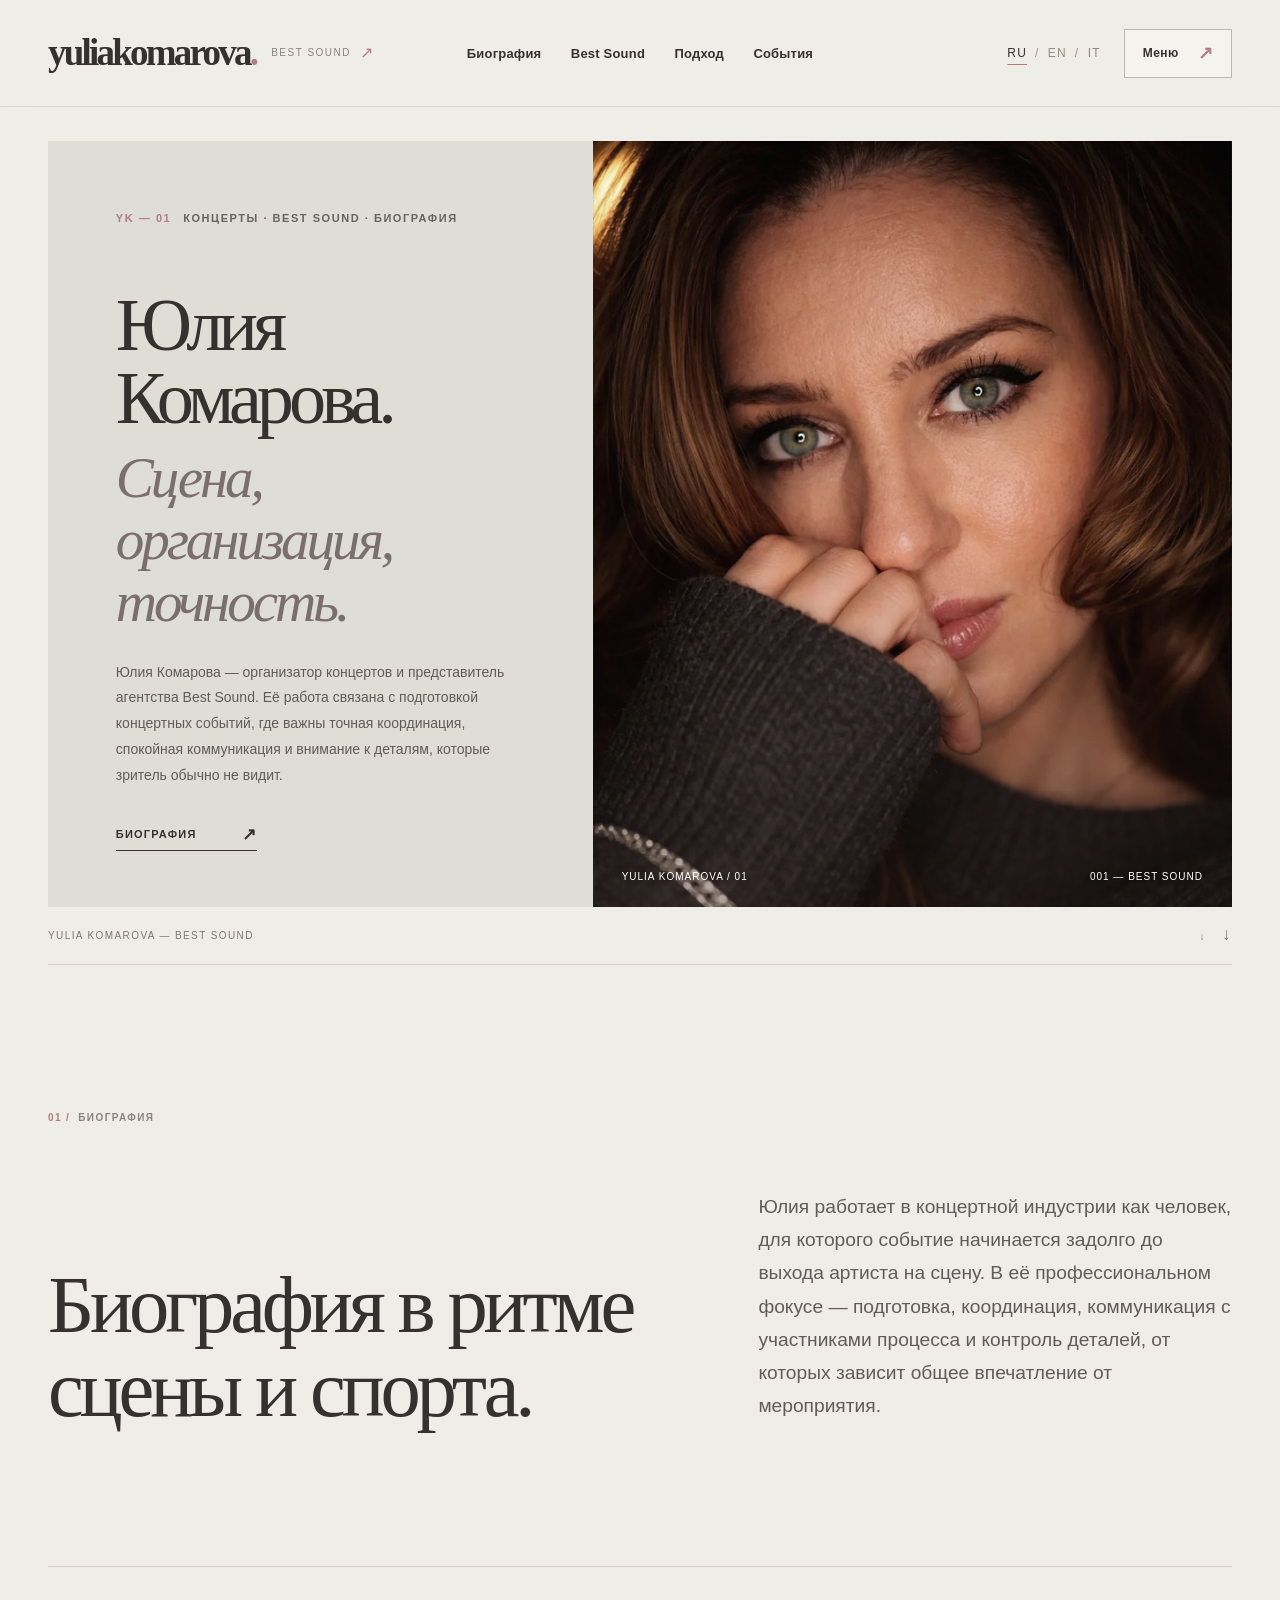
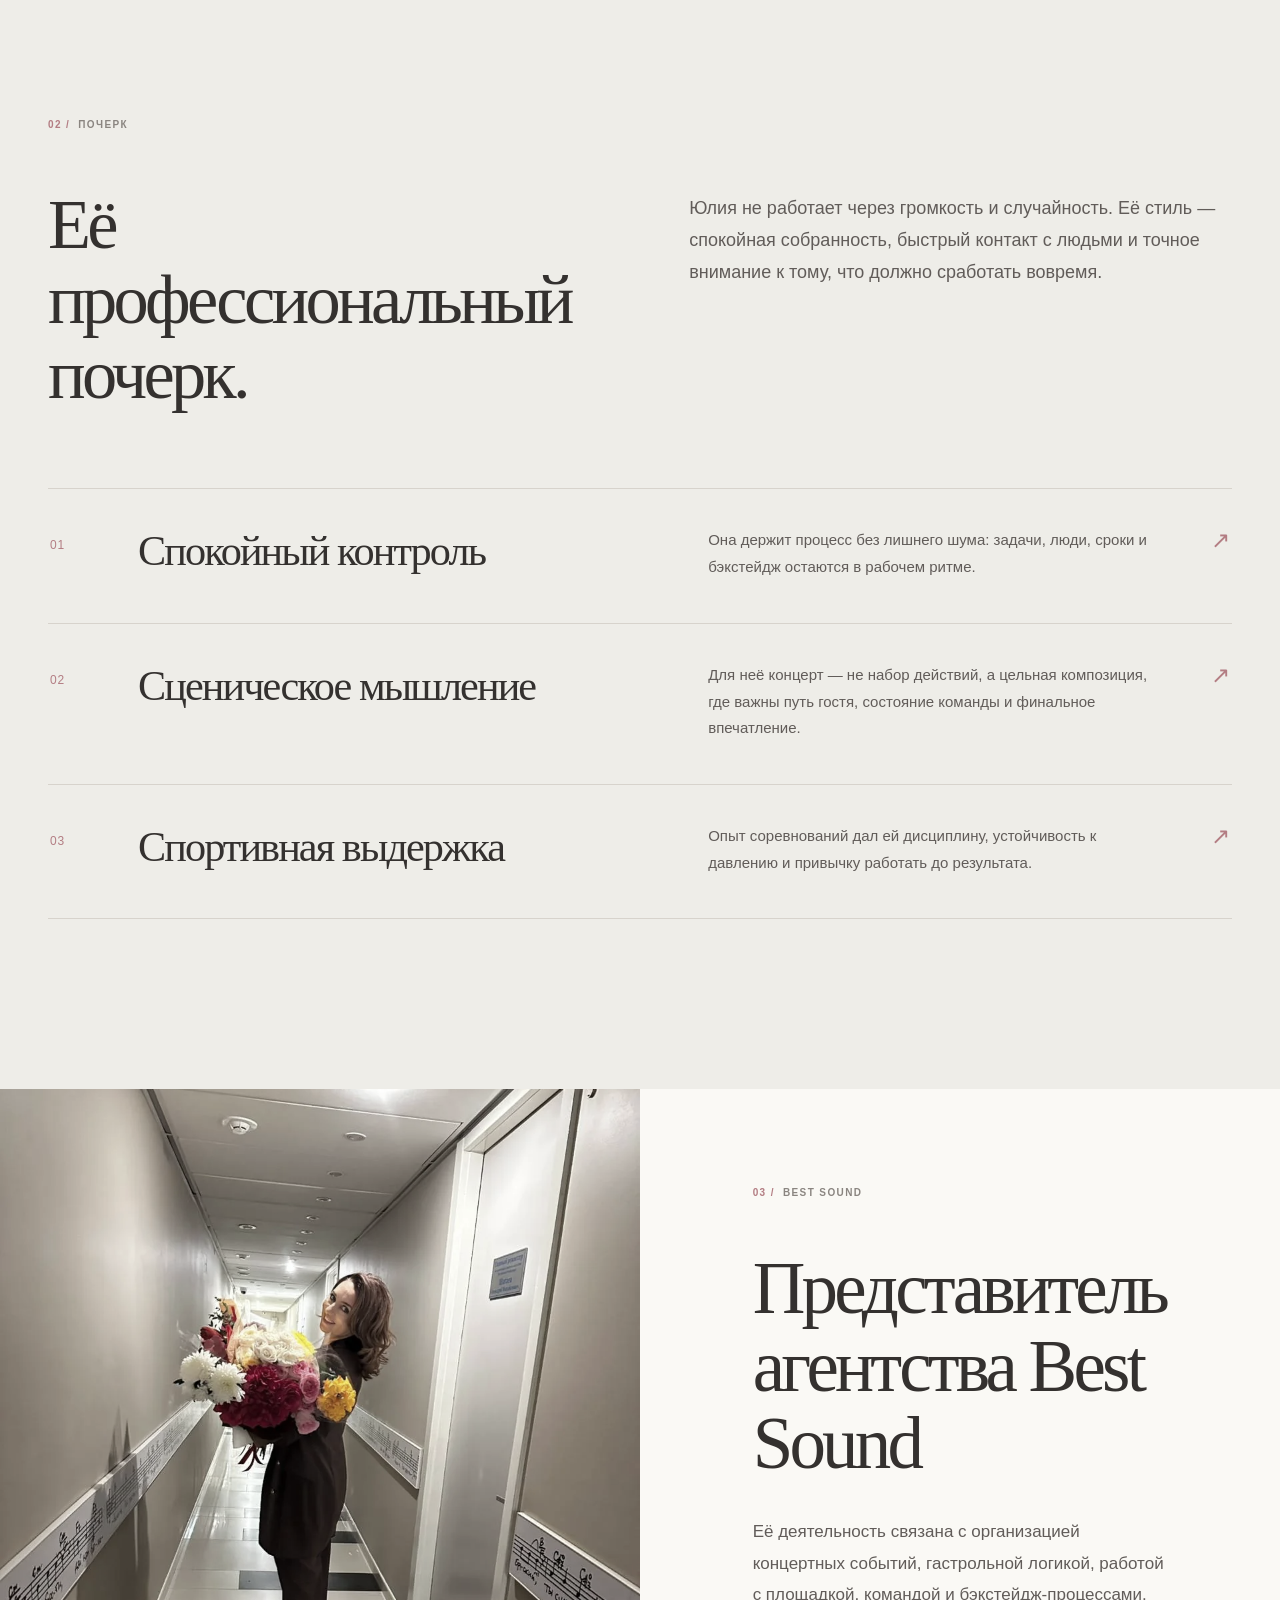
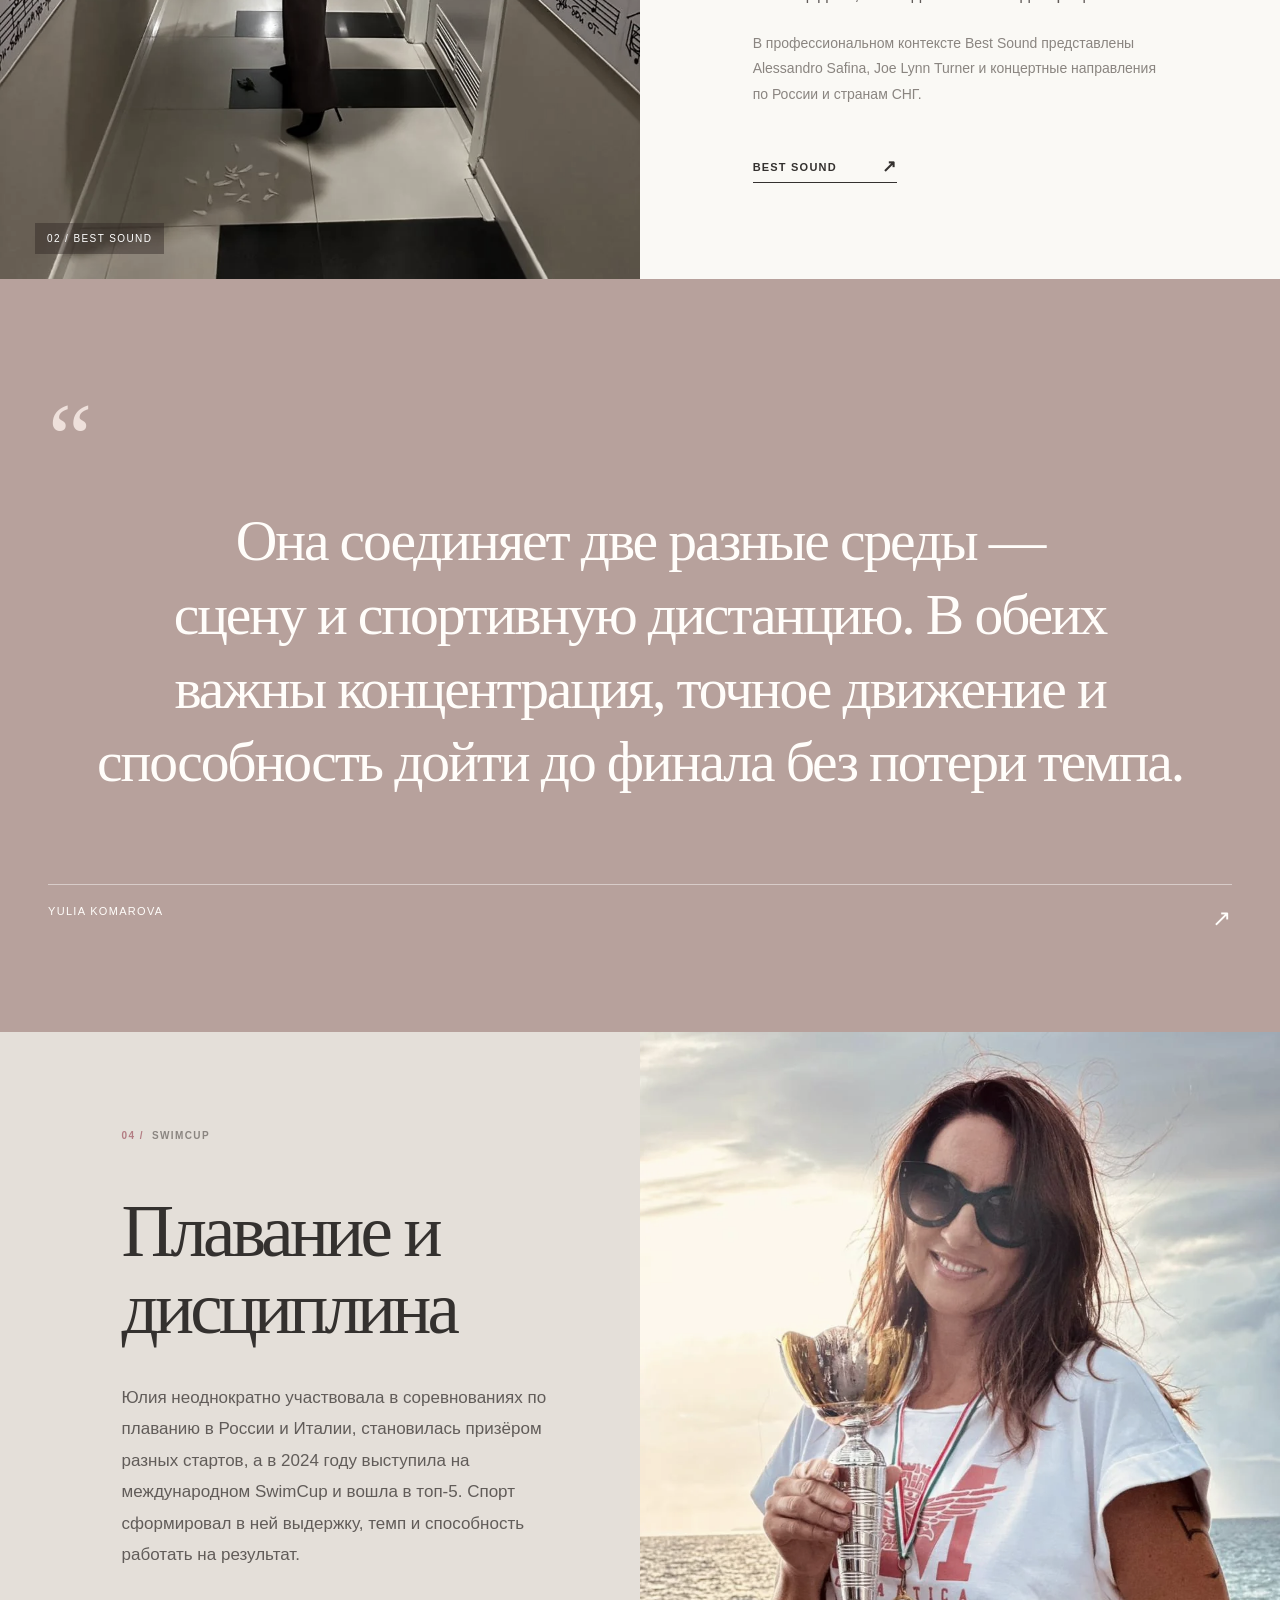
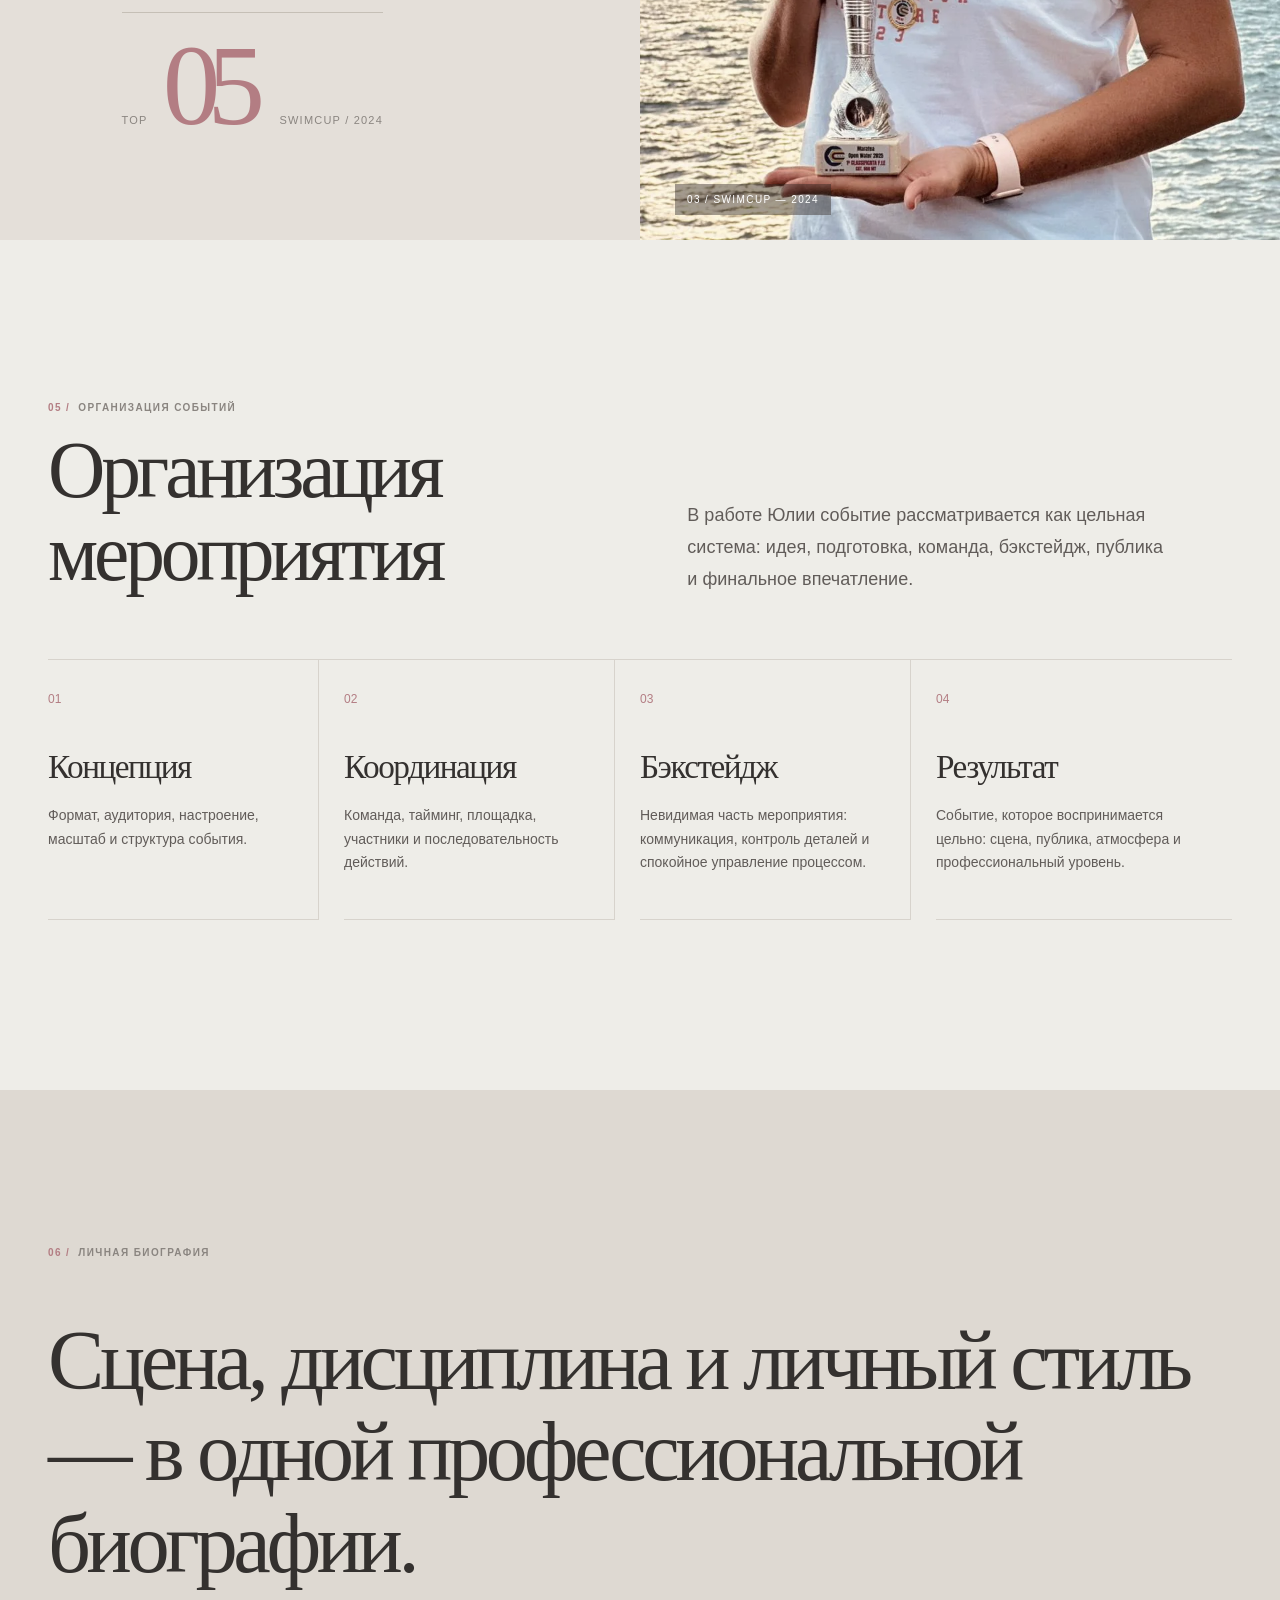
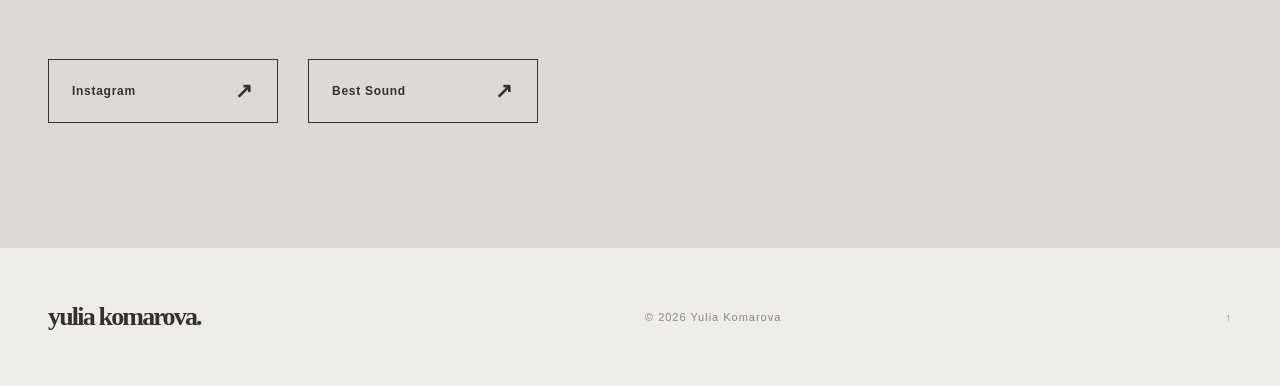
==== commit 6ea84c12: "Separate brand wordmark lines to prevent overlap" ====
--- a/index.html
+++ b/index.html
@@ -19,7 +19,7 @@
   <header class="site-header" id="top">
     <div class="header-inner">
       <a class="wordmark" href="#top" aria-label="Yulia Komarova — Best Sound">
-        <span class="wordmark-main">yulia<br>komarova<span class="wordmark-period">.</span></span>
+        <span class="wordmark-main"><span>yulia</span><span>komarova<span class="wordmark-period">.</span></span></span>
         <span class="wordmark-caption">BEST SOUND <span aria-hidden="true">↗</span></span>
       </a>
       <nav class="main-nav" aria-label="Основная навигация" data-i18n-attr="aria-label:navAria">
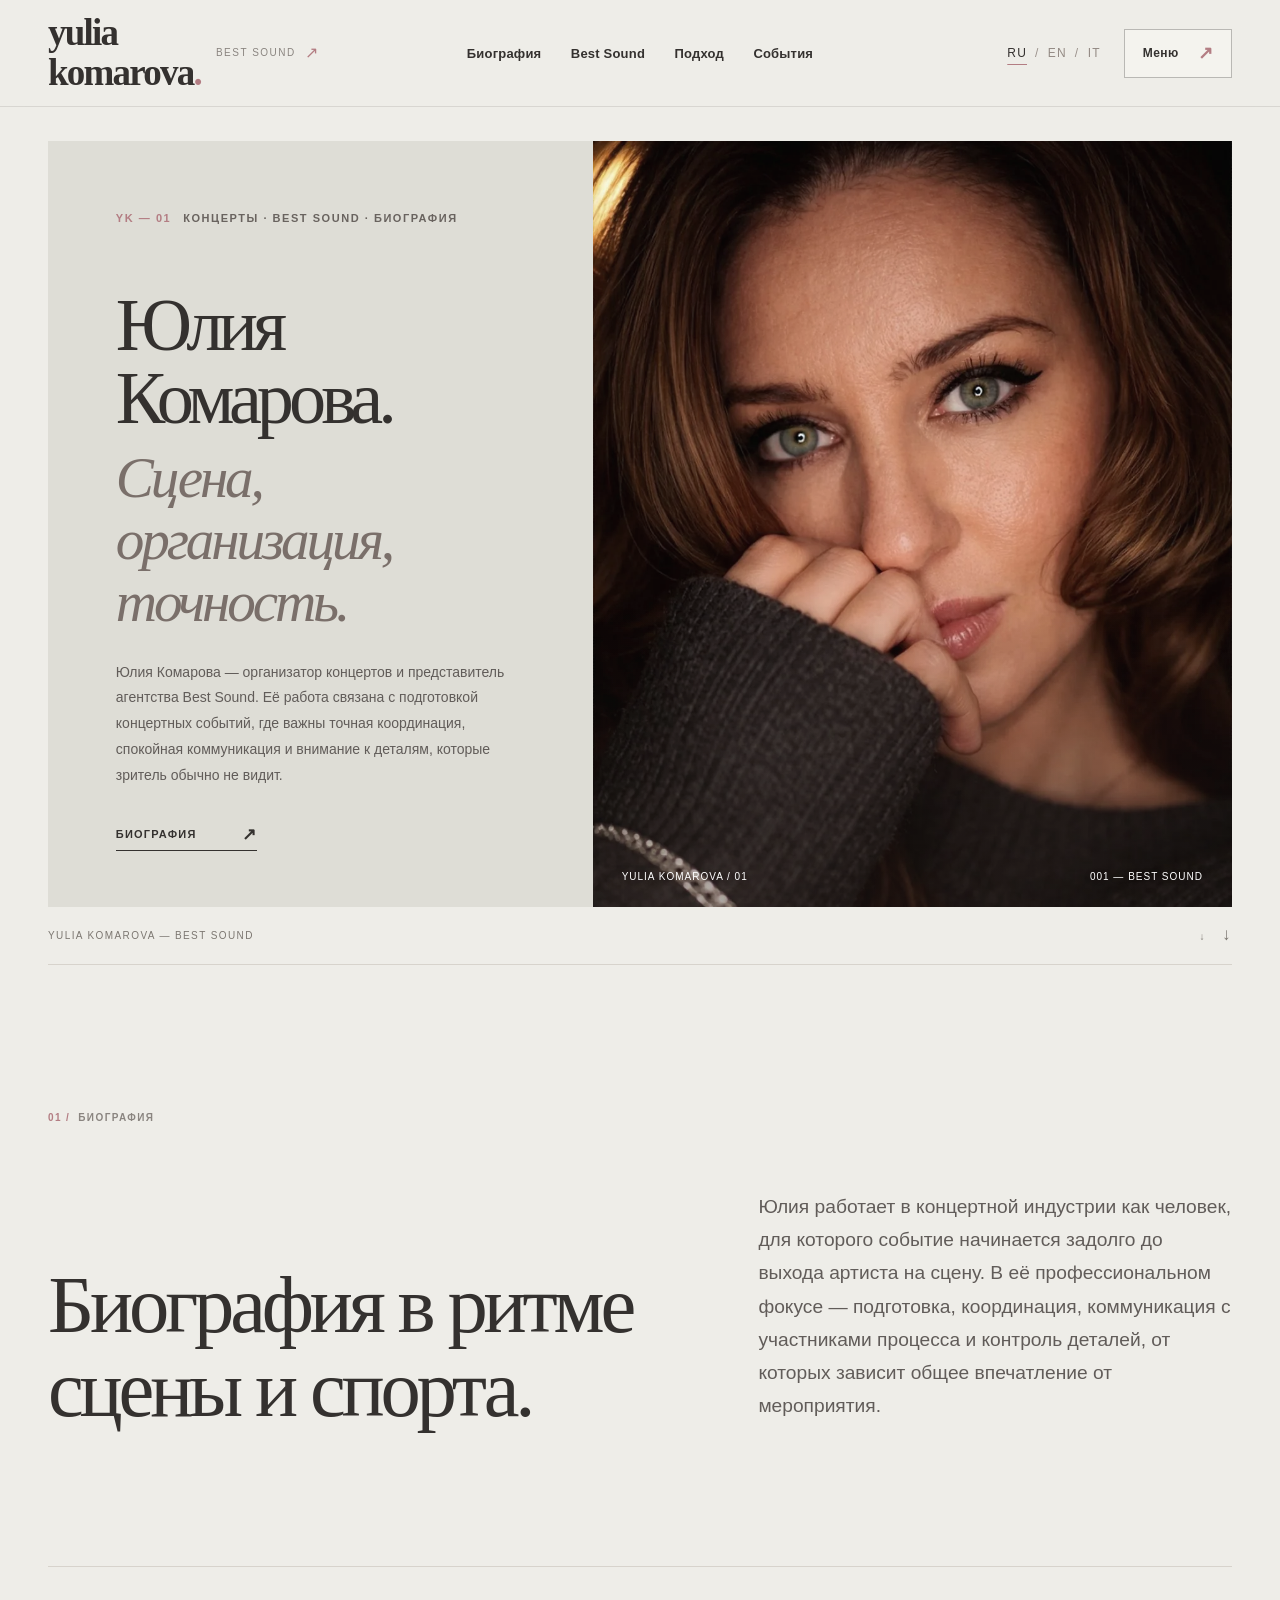
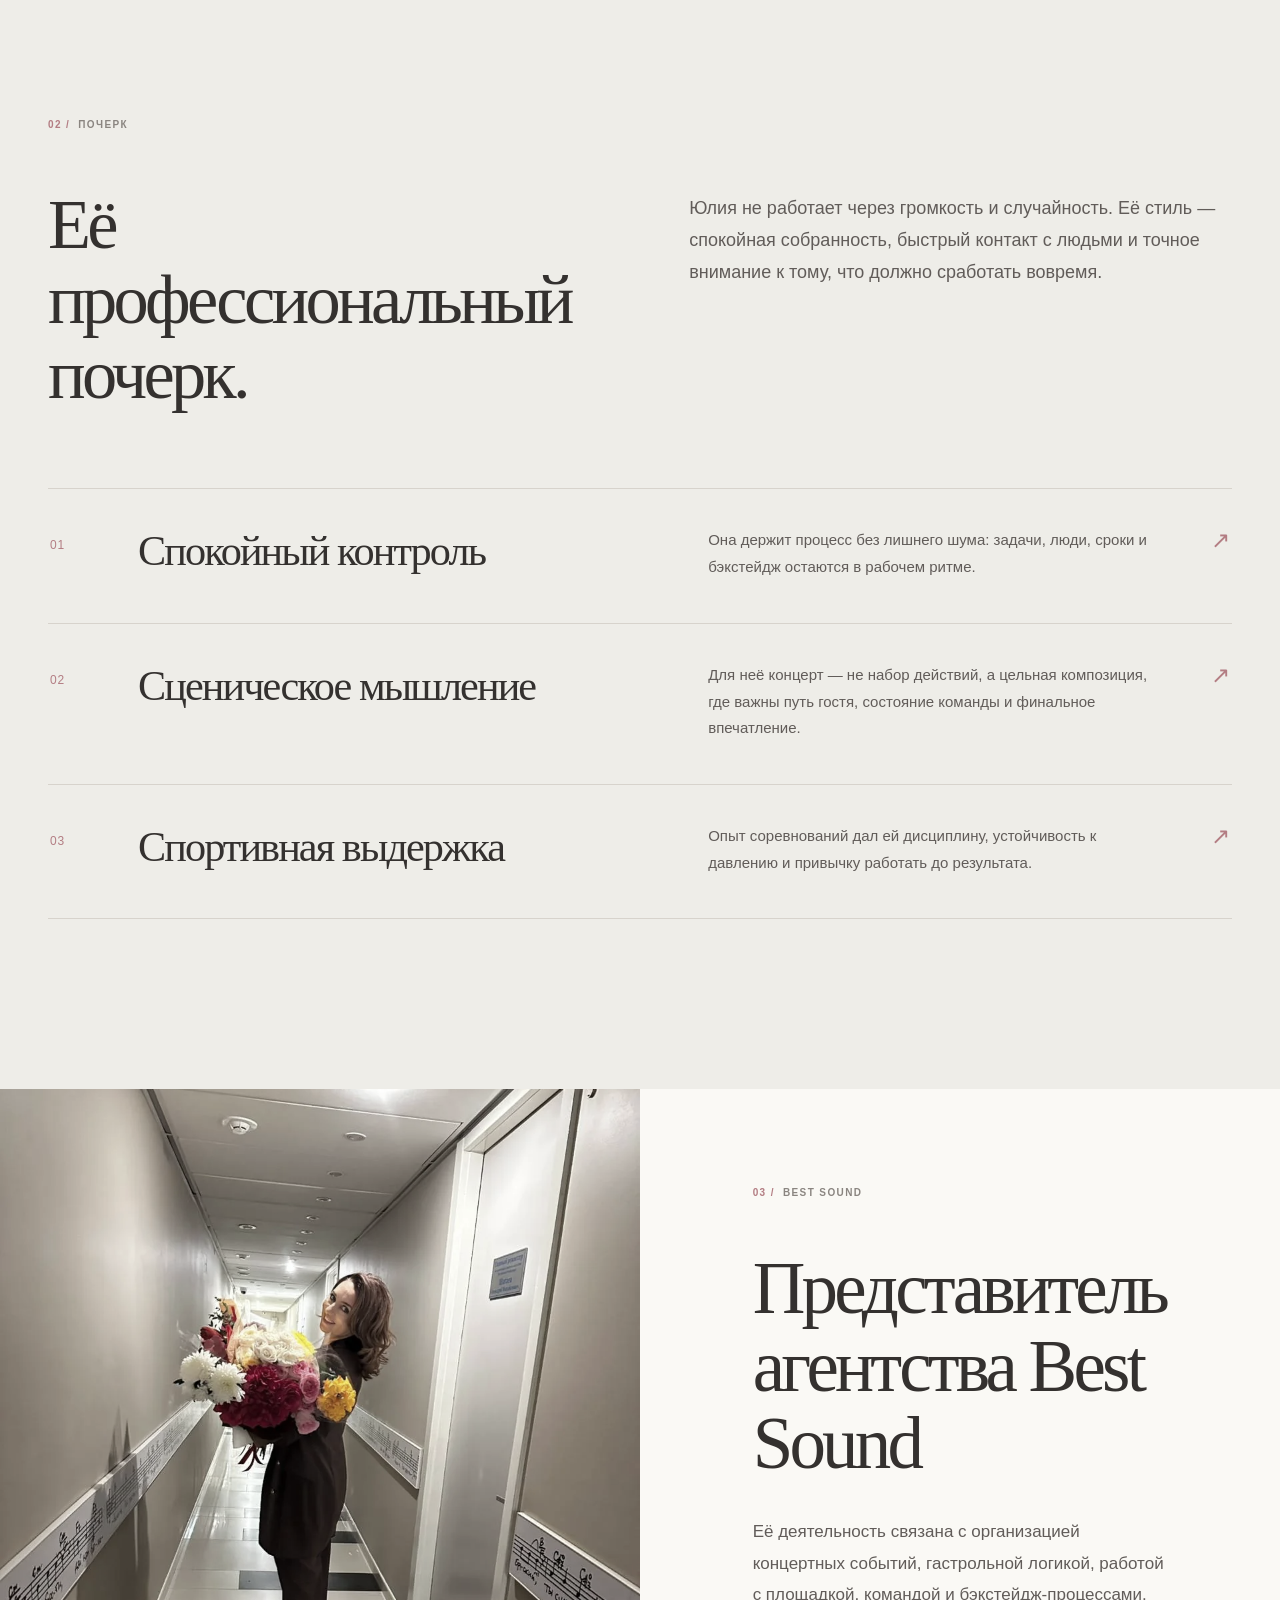
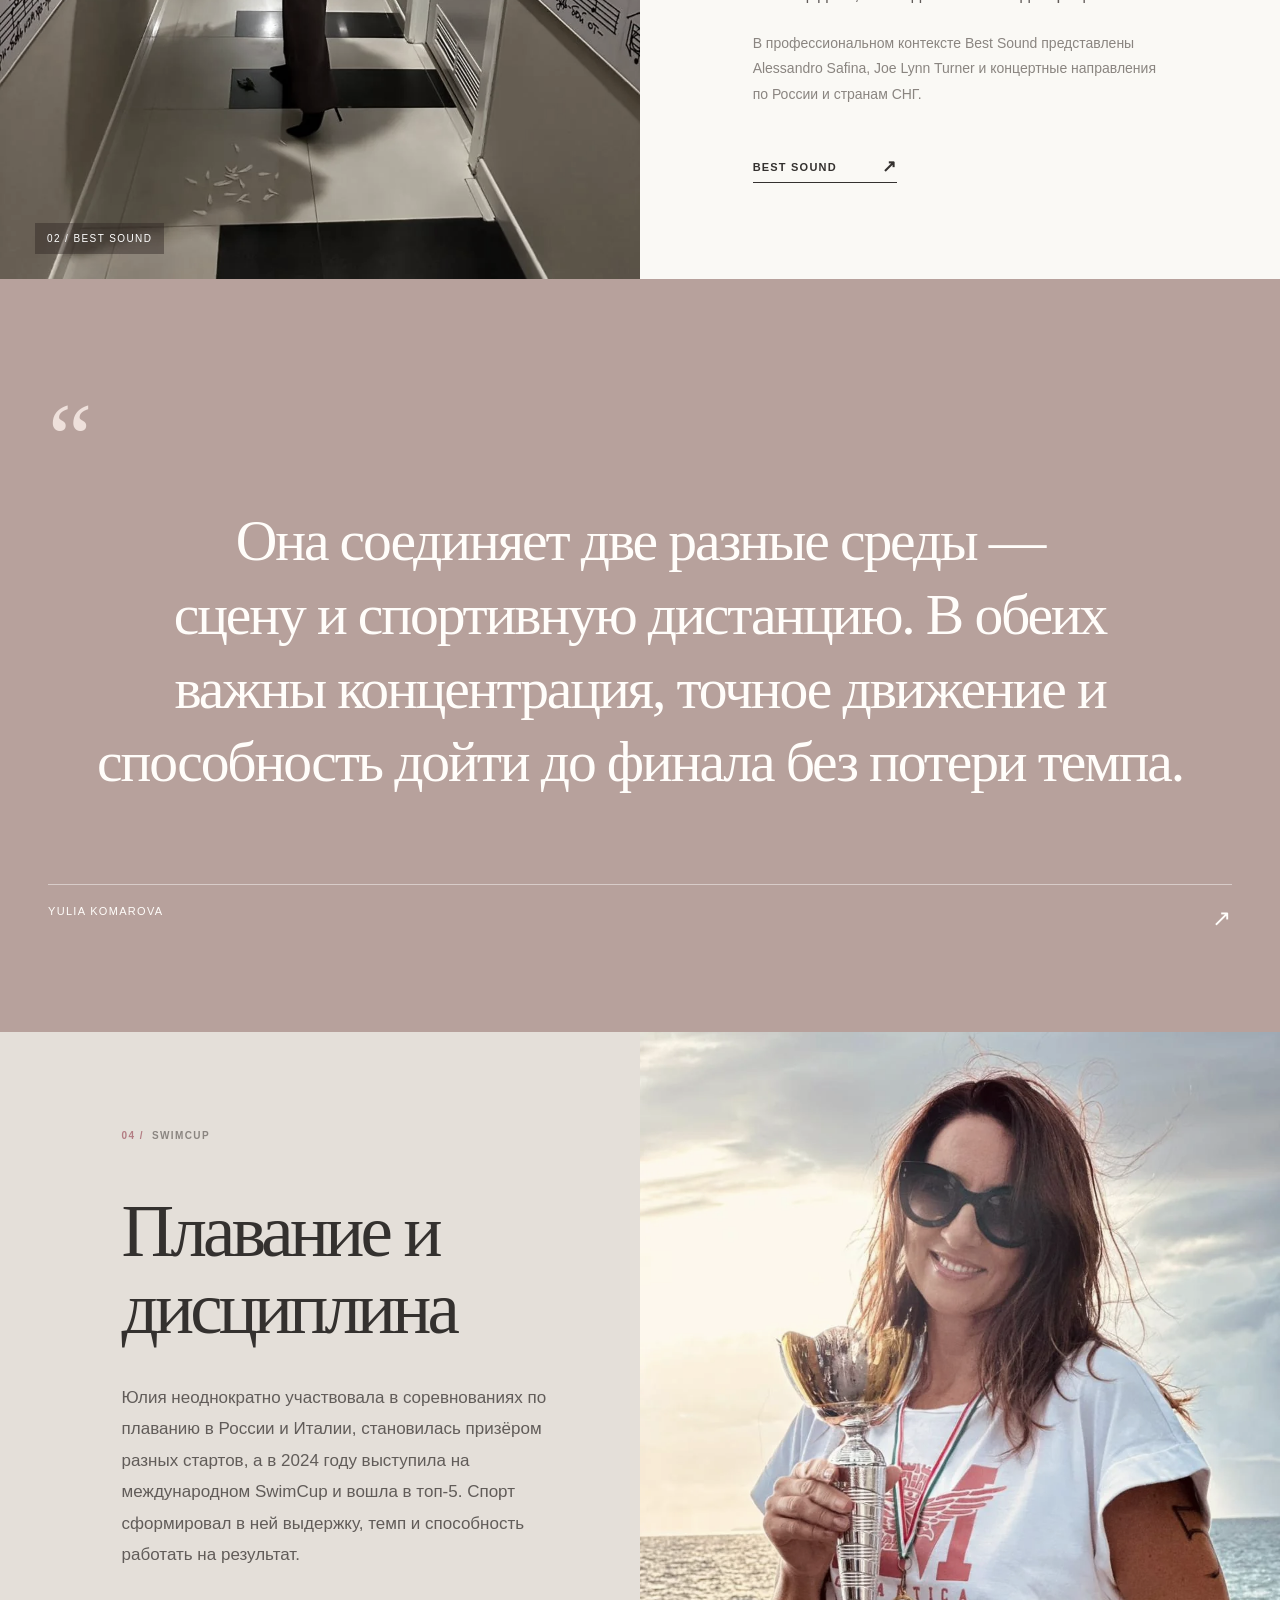
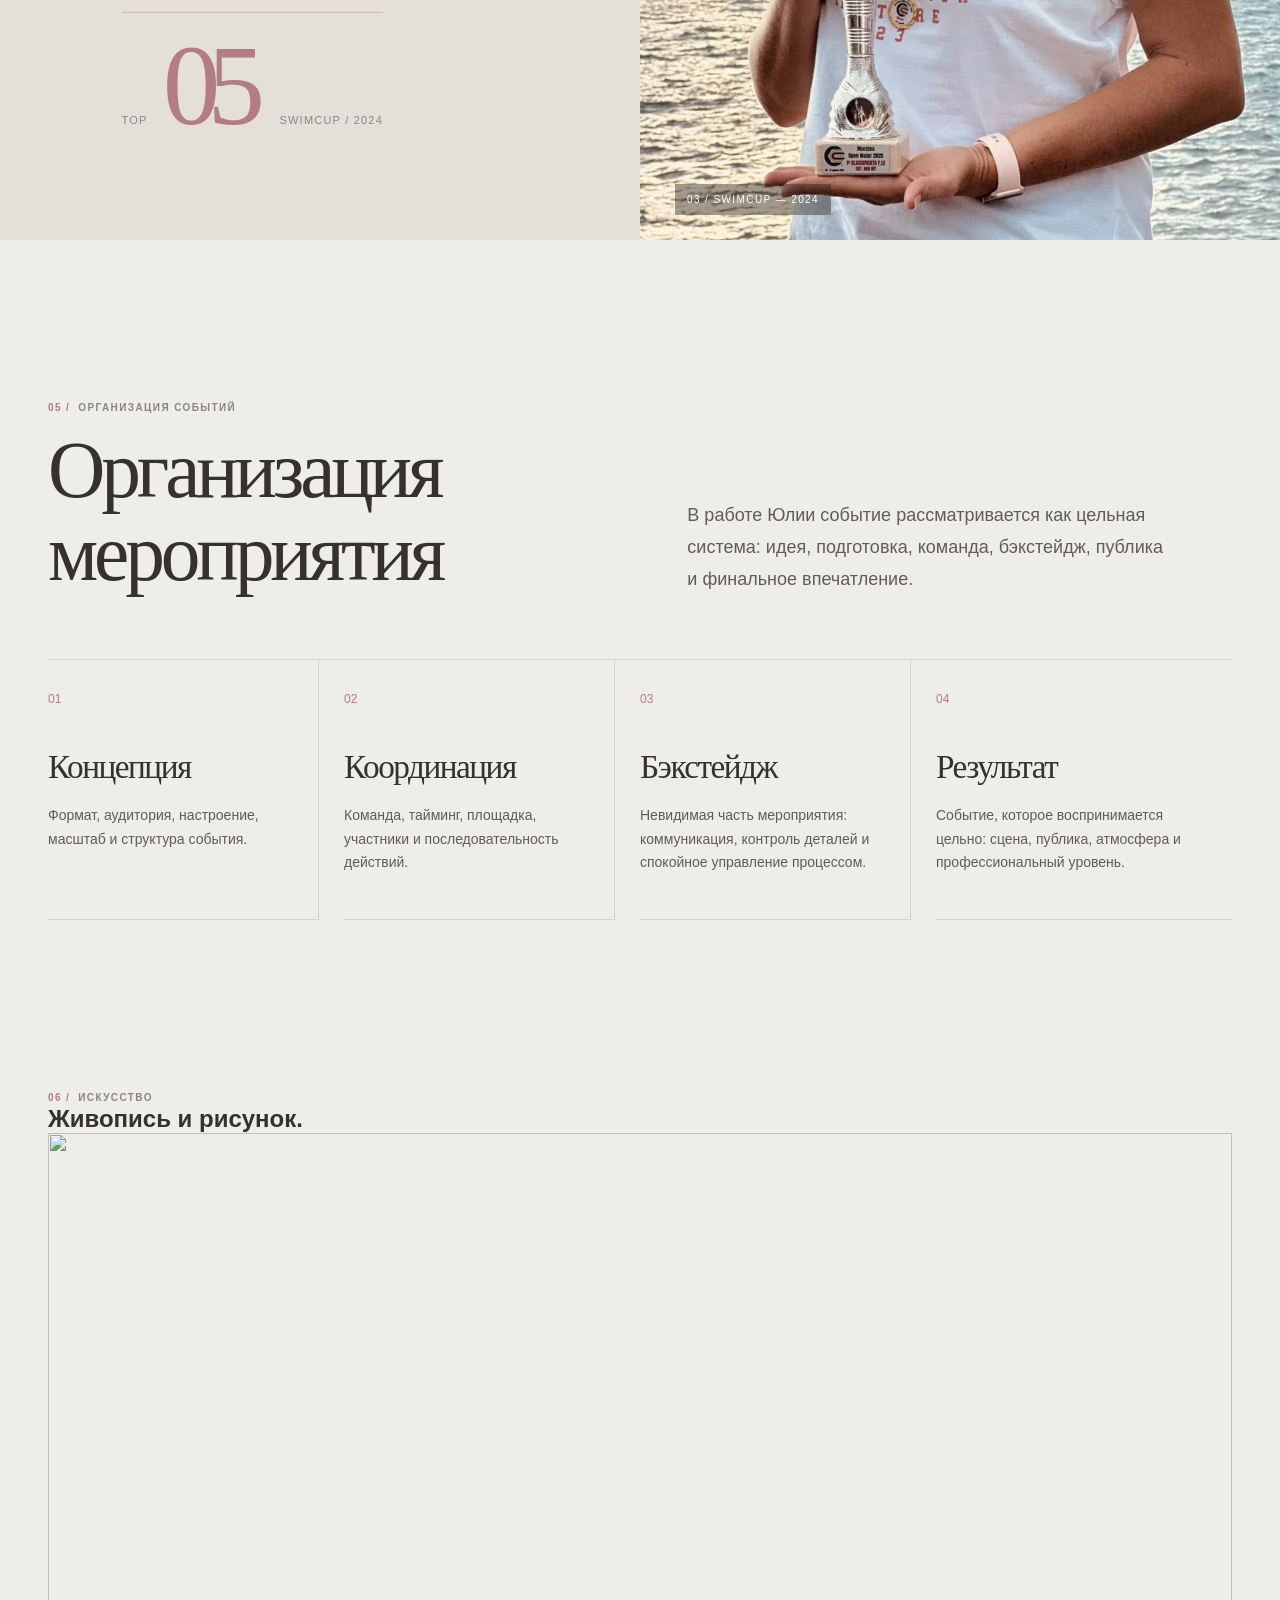
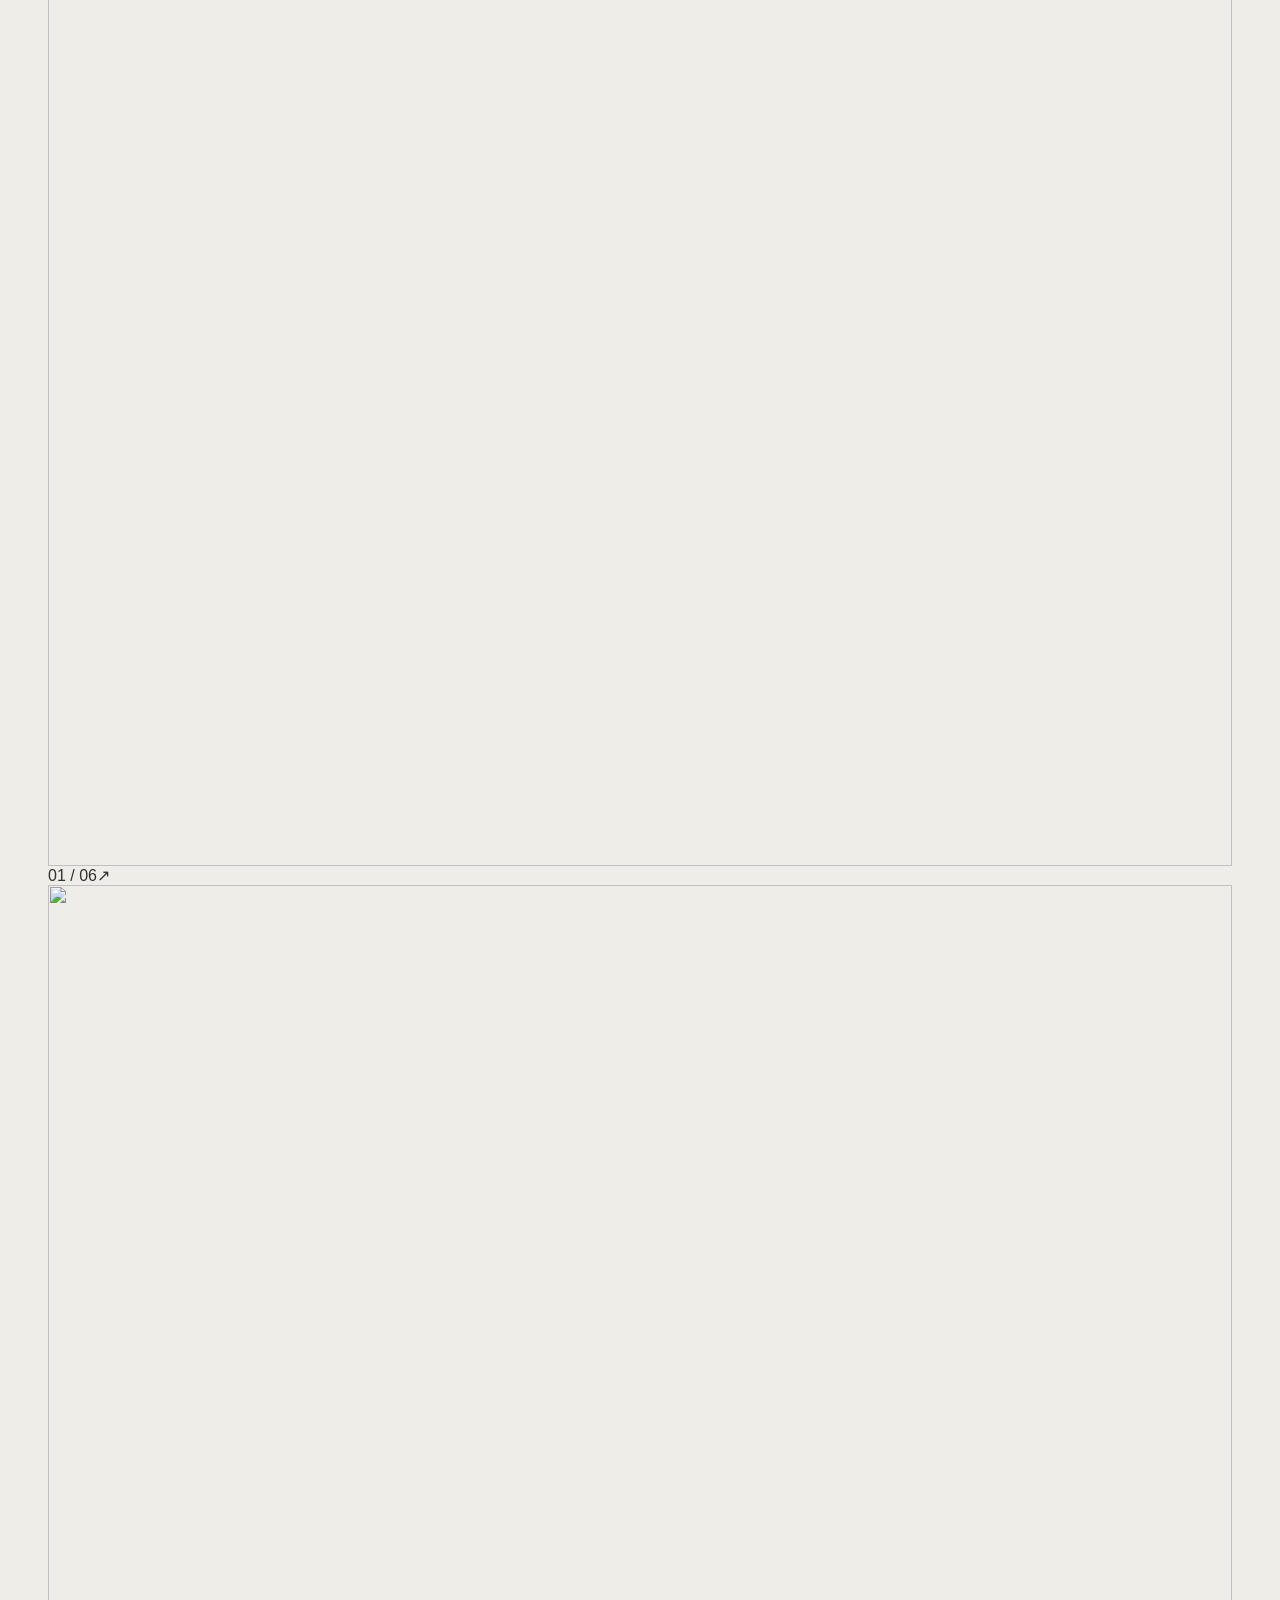
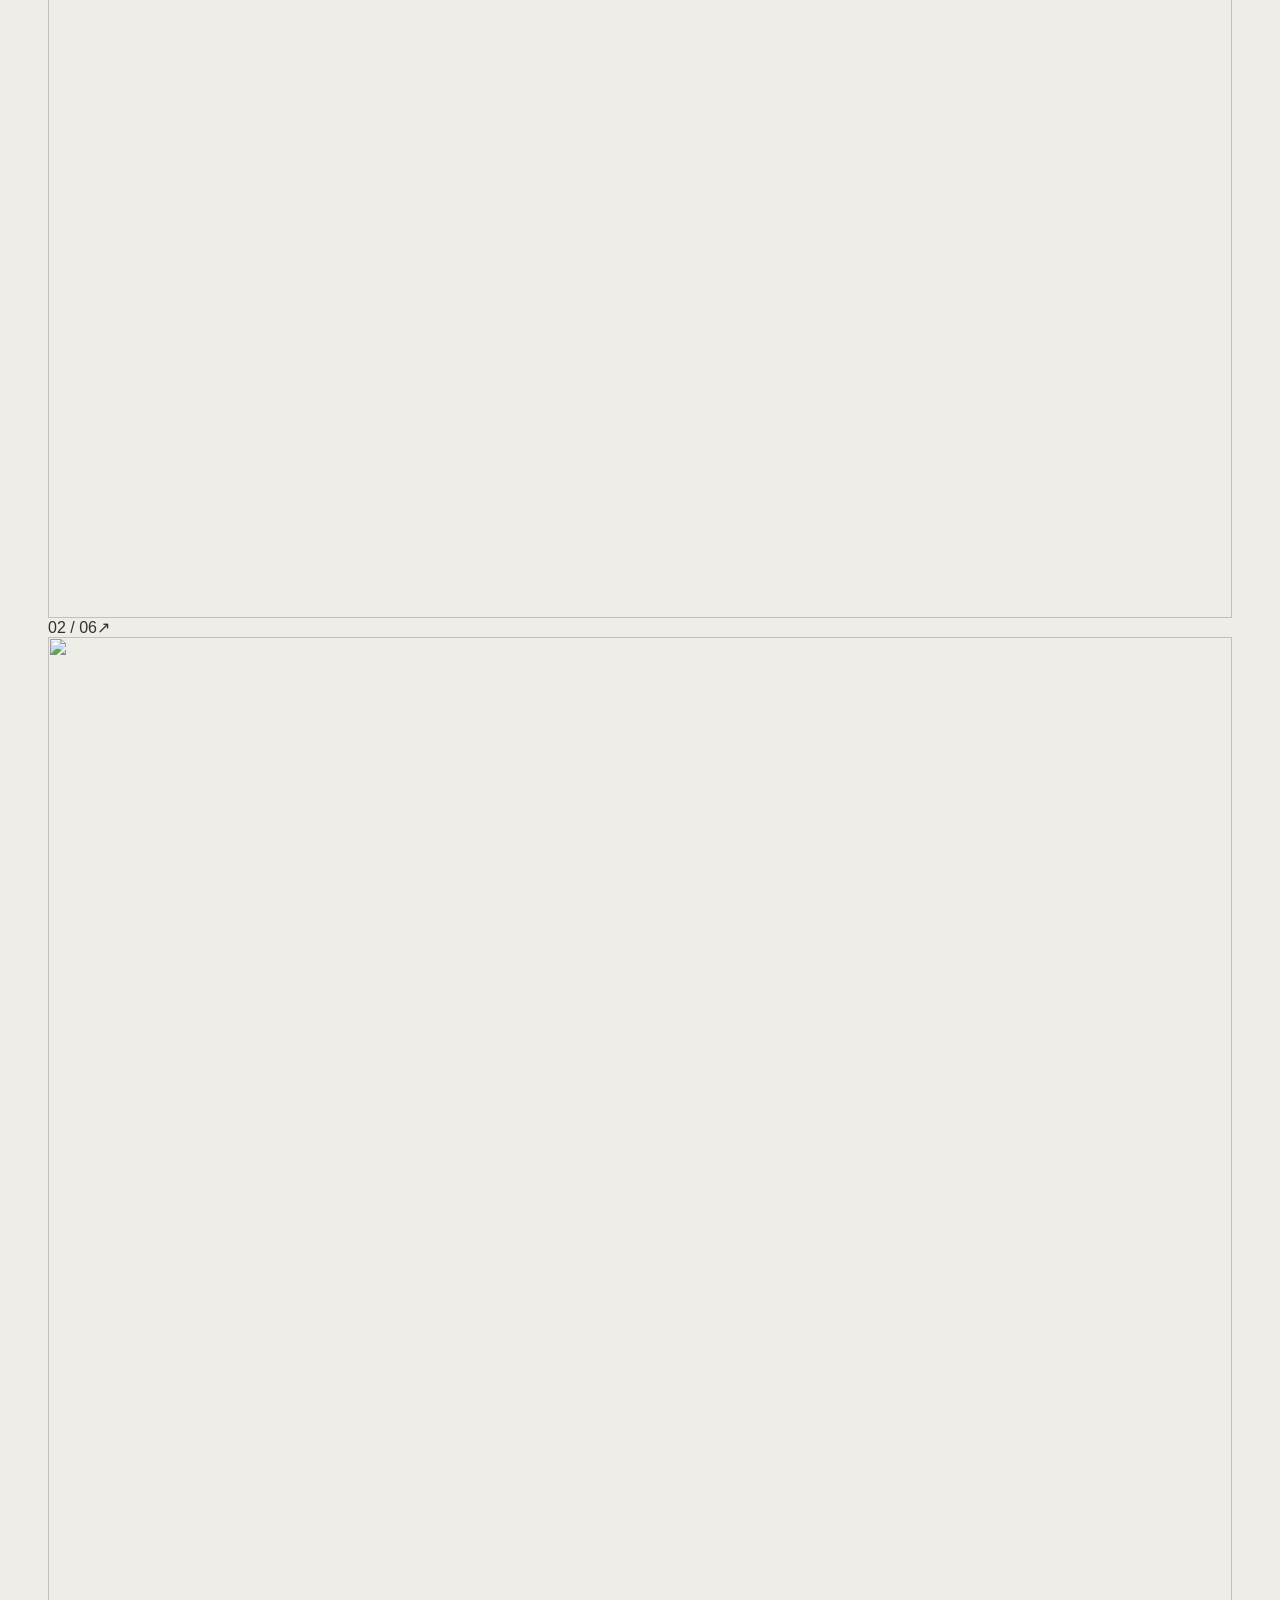
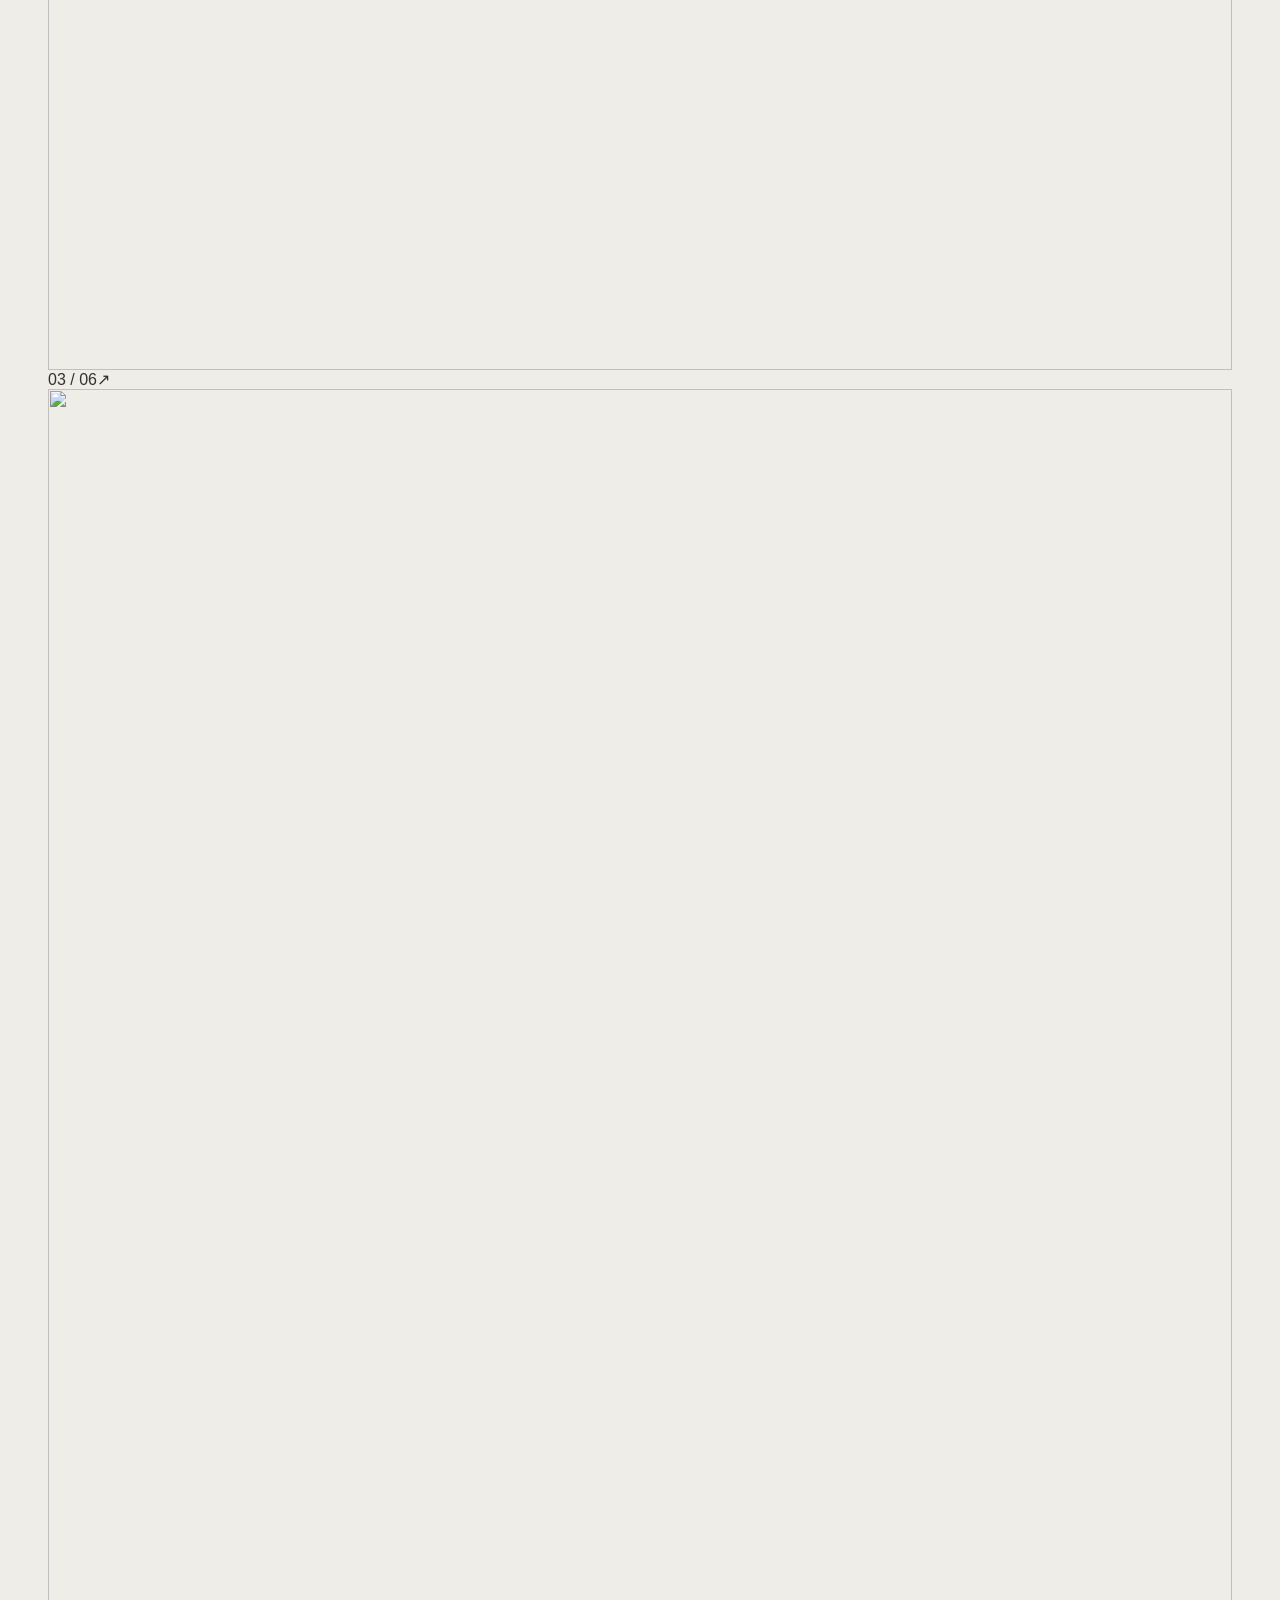
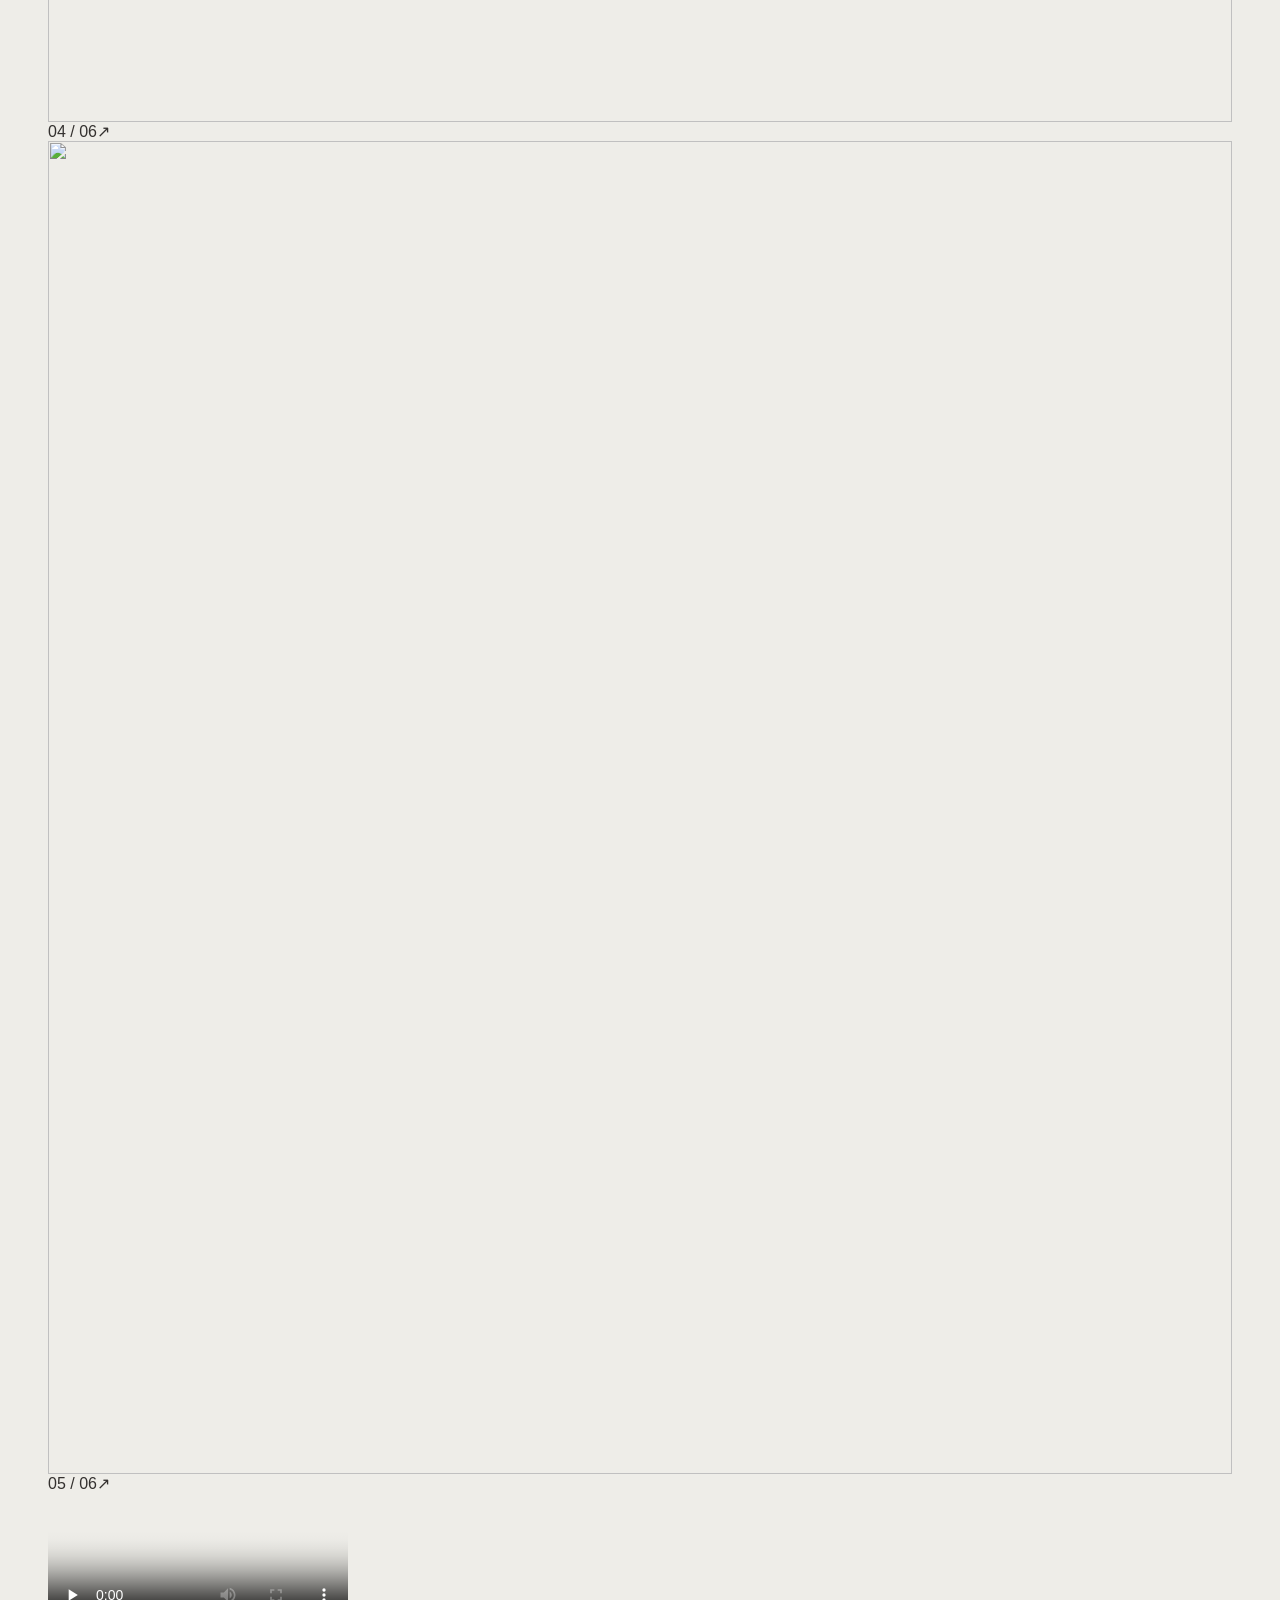
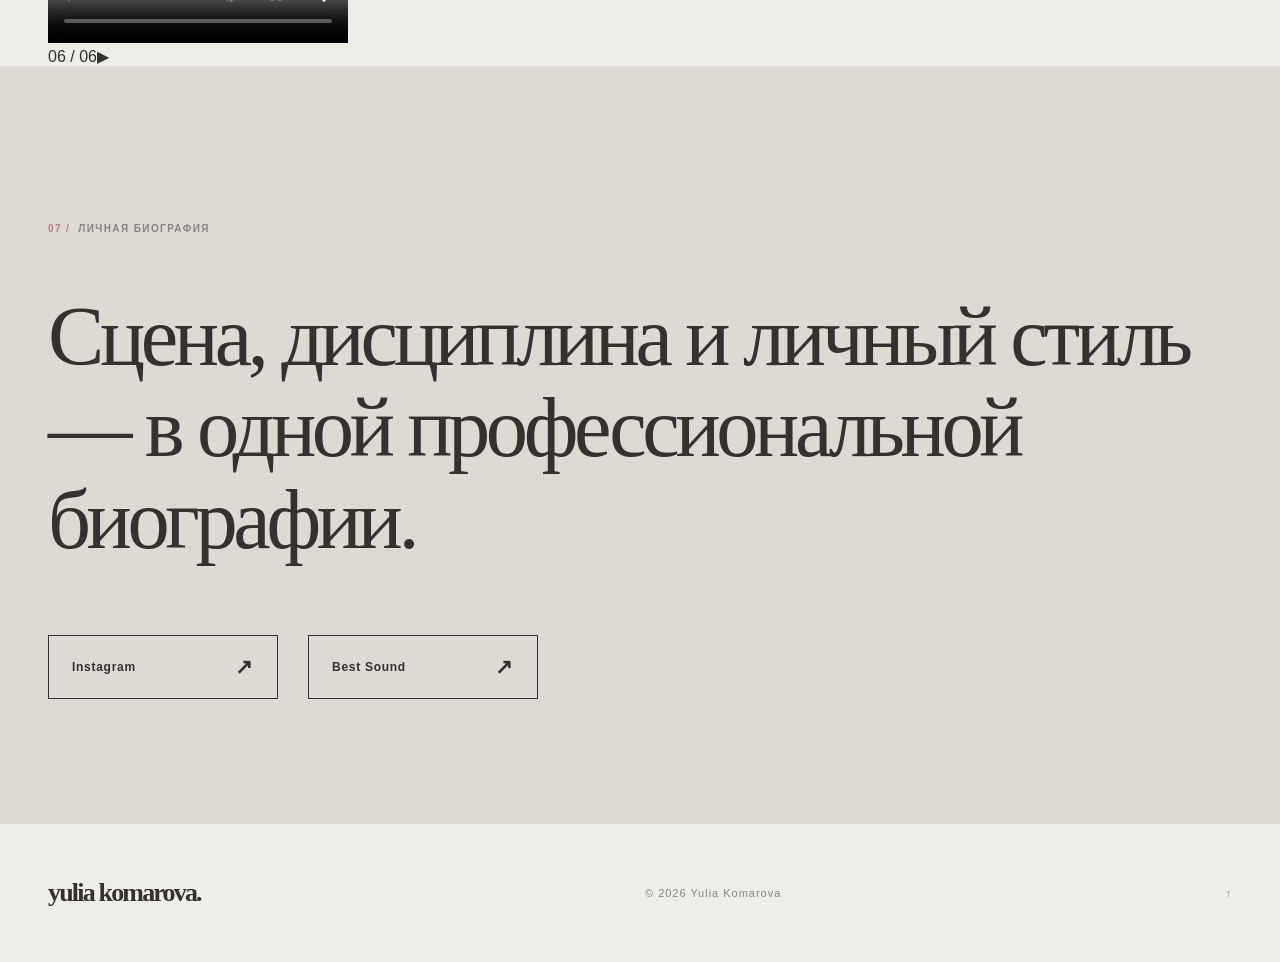
==== commit 0dec7b81: "Add editorial art gallery with photos and video" ====
--- a/index.html
+++ b/index.html
@@ -102,11 +102,59 @@
       </div>
     </section>
 
-    <section class="closing" aria-labelledby="closing-title"><div class="section-shell closing-inner reveal"><div class="section-meta"><span>06 /</span><span data-i18n="finalEyebrow">Личная биография</span></div><h2 id="closing-title" data-i18n="finalTitle">Сцена, дисциплина и личный стиль — в одной профессиональной биографии.</h2><div class="closing-actions"><a href="https://www.instagram.com/best.julia/" target="_blank" rel="noopener noreferrer">Instagram <span>↗</span></a><a href="https://sound-agency.ru/" target="_blank" rel="noopener noreferrer">Best Sound <span>↗</span></a></div></div></section>
+    <section class="artworks section-shell" id="artworks" aria-labelledby="artworks-title">
+      <div class="artworks-heading reveal">
+        <div class="section-meta"><span>06 /</span><span data-i18n="artKicker">Искусство</span></div>
+        <h2 id="artworks-title" data-i18n="artTitle">Живопись и рисунок.</h2>
+      </div>
+      <div class="artworks-grid">
+        <figure class="artwork-item reveal">
+          <a class="artwork-image" href="./assets/img/art-flower-study.webp" target="_blank" rel="noopener noreferrer" aria-label="1 / 06">
+            <img src="./assets/img/art-flower-study.webp" alt="" data-i18n-attr="alt:artAltFlowerStudy" loading="lazy" decoding="async" width="1000" height="1333">
+          </a>
+          <figcaption><span>01 / 06</span><span aria-hidden="true">↗</span></figcaption>
+        </figure>
+        <figure class="artwork-item reveal">
+          <a class="artwork-image" href="./assets/img/art-forest-portrait.webp" target="_blank" rel="noopener noreferrer" aria-label="2 / 06">
+            <img src="./assets/img/art-forest-portrait.webp" alt="" data-i18n-attr="alt:artAltForest" loading="lazy" decoding="async" width="1000" height="1333">
+          </a>
+          <figcaption><span>02 / 06</span><span aria-hidden="true">↗</span></figcaption>
+        </figure>
+        <figure class="artwork-item reveal">
+          <a class="artwork-image" href="./assets/img/art-expression.webp" target="_blank" rel="noopener noreferrer" aria-label="3 / 06">
+            <img src="./assets/img/art-expression.webp" alt="" data-i18n-attr="alt:artAltExpression" loading="lazy" decoding="async" width="1000" height="1333">
+          </a>
+          <figcaption><span>03 / 06</span><span aria-hidden="true">↗</span></figcaption>
+        </figure>
+        <figure class="artwork-item reveal">
+          <a class="artwork-image" href="./assets/img/art-charcoal-portrait.webp" target="_blank" rel="noopener noreferrer" aria-label="4 / 06">
+            <img src="./assets/img/art-charcoal-portrait.webp" alt="" data-i18n-attr="alt:artAltCharcoal" loading="lazy" decoding="async" width="1000" height="1333">
+          </a>
+          <figcaption><span>04 / 06</span><span aria-hidden="true">↗</span></figcaption>
+        </figure>
+        <figure class="artwork-item reveal">
+          <a class="artwork-image" href="./assets/img/art-floral-painting.webp" target="_blank" rel="noopener noreferrer" aria-label="5 / 06">
+            <img src="./assets/img/art-floral-painting.webp" alt="" data-i18n-attr="alt:artAltFloral" loading="lazy" decoding="async" width="1000" height="1333">
+          </a>
+          <figcaption><span>05 / 06</span><span aria-hidden="true">↗</span></figcaption>
+        </figure>
+        <figure class="artwork-item artwork-video reveal">
+          <div class="artwork-image">
+            <video controls playsinline preload="none" poster="./assets/img/art-in-motion-poster.webp" aria-label="Видео с картиной Юлии" data-i18n-attr="aria-label:artVideoLabel">
+              <source src="./assets/img/art-in-motion.mp4" type="video/mp4">
+              <span data-i18n="artVideoFallback">Ваш браузер не поддерживает воспроизведение видео.</span>
+            </video>
+          </div>
+          <figcaption><span>06 / 06</span><span aria-hidden="true">▶</span></figcaption>
+        </figure>
+      </div>
+    </section>
+
+    <section class="closing" aria-labelledby="closing-title"><div class="section-shell closing-inner reveal"><div class="section-meta"><span>07 /</span><span data-i18n="finalEyebrow">Личная биография</span></div><h2 id="closing-title" data-i18n="finalTitle">Сцена, дисциплина и личный стиль — в одной профессиональной биографии.</h2><div class="closing-actions"><a href="https://www.instagram.com/best.julia/" target="_blank" rel="noopener noreferrer">Instagram <span>↗</span></a><a href="https://sound-agency.ru/" target="_blank" rel="noopener noreferrer">Best Sound <span>↗</span></a></div></div></section>
   </main>
 
   <footer class="site-footer section-shell"><a class="footer-wordmark" href="#top">yulia komarova.</a><span>© 2026 Yulia Komarova</span><a href="#top" aria-label="Back to top">↑</a></footer>
 
-  <dialog class="command-dialog" data-command-dialog><form method="dialog"><div class="dialog-top"><strong data-i18n="dialogTitle">Быстрые действия</strong><button type="submit" aria-label="Закрыть" data-i18n-attr="aria-label:closeLabel">×</button></div><a href="#about" data-i18n="navProfile">Биография</a><a href="#signature" data-i18n="navSignature">Подход</a><a href="#agency">Best Sound</a><a href="#turnkey" data-i18n="dialogEvent">Организация мероприятия</a><a href="https://www.instagram.com/best.julia/" target="_blank" rel="noopener noreferrer">Instagram ↗</a></form></dialog>
+  <dialog class="command-dialog" data-command-dialog><form method="dialog"><div class="dialog-top"><strong data-i18n="dialogTitle">Быстрые действия</strong><button type="submit" aria-label="Закрыть" data-i18n-attr="aria-label:closeLabel">×</button></div><a href="#about" data-i18n="navProfile">Биография</a><a href="#signature" data-i18n="navSignature">Подход</a><a href="#agency">Best Sound</a><a href="#artworks" data-i18n="artMenu">Живопись</a><a href="#turnkey" data-i18n="dialogEvent">Организация мероприятия</a><a href="https://www.instagram.com/best.julia/" target="_blank" rel="noopener noreferrer">Instagram ↗</a></form></dialog>
 </body>
 </html>
--- a/assets/css/editorial.css
+++ b/assets/css/editorial.css
@@ -29,7 +29,7 @@
 .site-header{position:sticky;top:0;z-index:80;border-bottom:1px solid rgba(52,49,47,.12);background:rgba(238,237,232,.94);-webkit-backdrop-filter:blur(16px);backdrop-filter:blur(16px)}
 .header-inner{width:min(1680px,calc(100% - 96px));min-height:106px;margin:auto;display:grid;grid-template-columns:minmax(0,1fr) auto minmax(0,1fr);align-items:center;column-gap:clamp(18px,2vw,36px)}
 .wordmark{display:inline-flex;align-items:center;gap:15px;justify-self:start;line-height:1;min-width:0}
-.wordmark-main{font-family:var(--serif);font-weight:700;font-size:37px;letter-spacing:-.075em;line-height:.78}
+.wordmark-main{display:flex;flex-direction:column;align-items:flex-start;gap:0;font-family:var(--serif);font-weight:700;font-size:37px;letter-spacing:-.048em;line-height:1.08;white-space:nowrap}.wordmark-main>span{display:block}
 .wordmark-period{color:var(--rose)}
 .wordmark-caption{display:inline-flex;align-items:center;gap:9px;align-self:center;font-size:10px;line-height:1.4;letter-spacing:.15em;font-weight:500;color:var(--quiet);white-space:nowrap;max-width:none}
 .wordmark-caption span{font-size:16px;display:inline;margin-top:0;color:var(--rose);line-height:1}
@@ -162,7 +162,7 @@
   html{scroll-padding-top:86px}
   .section-shell,.header-inner{width:calc(100% - 36px)}
   .header-inner{min-height:78px;gap:10px}
-  .wordmark{gap:0}.wordmark-main{font-size:27px}.wordmark-caption{display:none}
+  .wordmark{gap:0}.wordmark-main{font-size:27px;line-height:1.06;letter-spacing:-.045em}.wordmark-caption{display:none}
   .header-actions{gap:13px}.language-switch{gap:5px}.lang-btn{font-size:11px;padding:7px 0}.command-btn{width:40px;min-width:40px;height:40px;padding:0;min-height:40px;font-size:0;gap:0;justify-content:center}.command-btn>span:first-child{display:none}.menu-symbol{font-size:21px}
   .hero{padding-top:15px}
   .hero-inner{display:flex;flex-direction:column-reverse;min-height:auto}
@@ -210,5 +210,5 @@
   .closing-actions a{width:100%;min-width:0;gap:25px}
   .site-footer{min-height:115px;flex-wrap:wrap;gap:12px;padding:28px 0}.footer-wordmark{width:100%}
 }
-@media(max-width:350px){.section-shell,.header-inner{width:calc(100% - 26px)}.wordmark-main{font-size:22px}.header-actions{gap:8px}.hero-copy{padding:25px 17px 34px}.hero h1{font-size:41px}.hero h1 em{font-size:.76em}.hero-photo figcaption{letter-spacing:0}}
+@media(max-width:350px){.section-shell,.header-inner{width:calc(100% - 26px)}.wordmark-main{font-size:22px;line-height:1.06}.header-actions{gap:8px}.hero-copy{padding:25px 17px 34px}.hero h1{font-size:41px}.hero h1 em{font-size:.76em}.hero-photo figcaption{letter-spacing:0}}
 @media(prefers-reduced-motion:reduce){html{scroll-behavior:auto}.reveal{opacity:1;transform:none;transition:none}.hero-photo img,.feature-photo img{transition:none}*,*::before,*::after{animation-duration:.01ms!important;animation-iteration-count:1!important}}
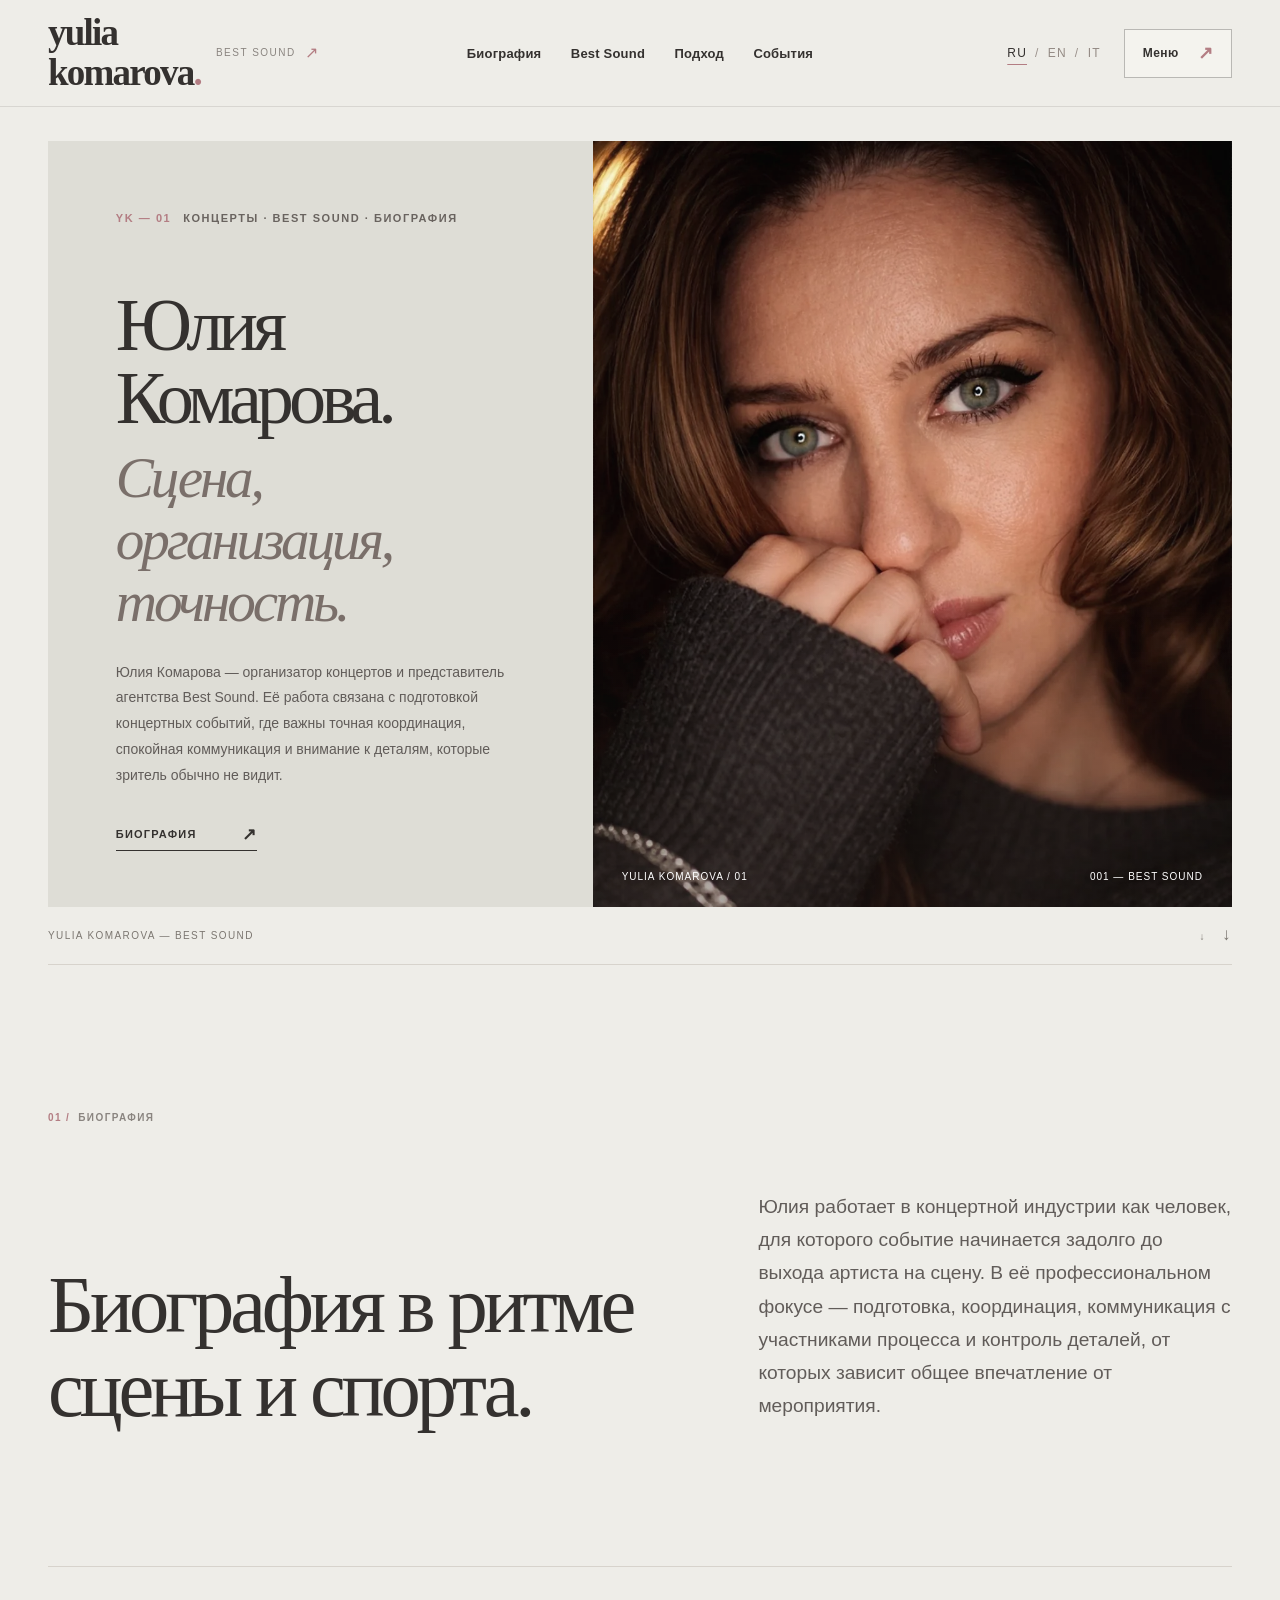
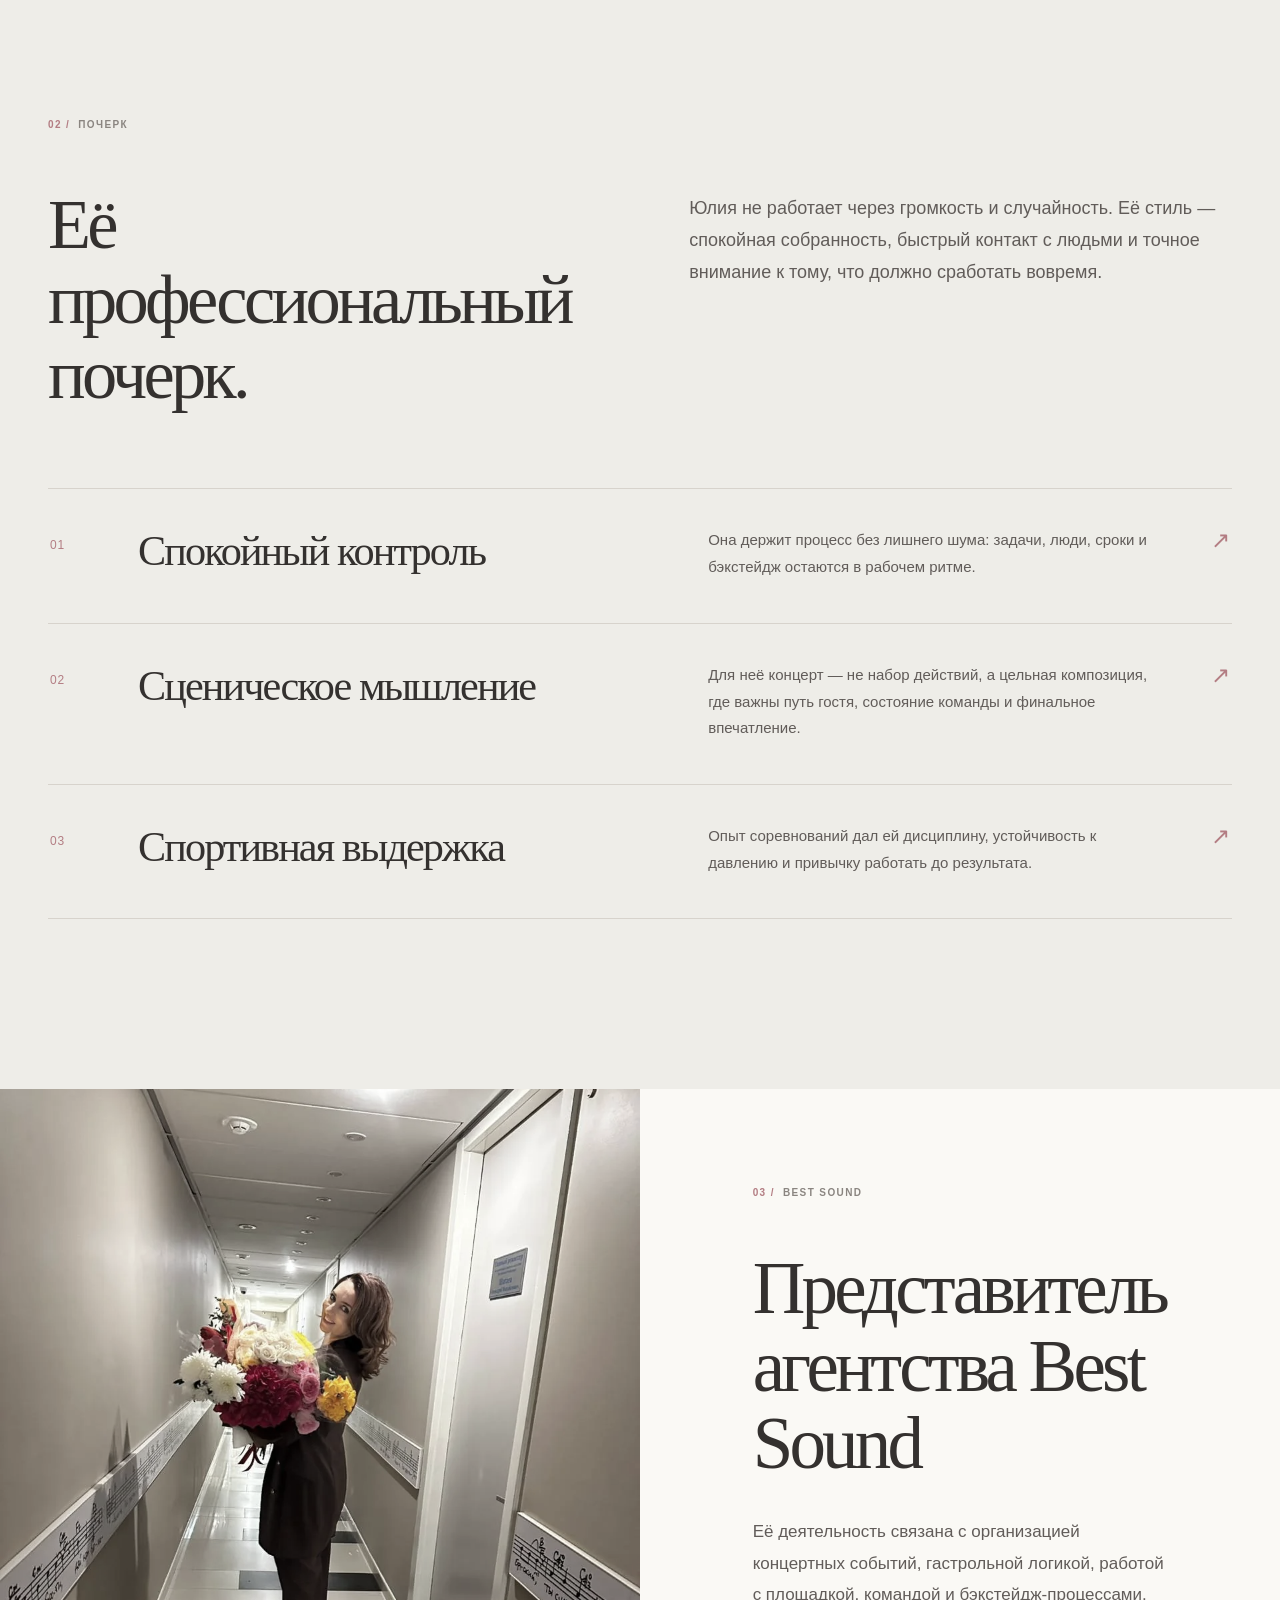
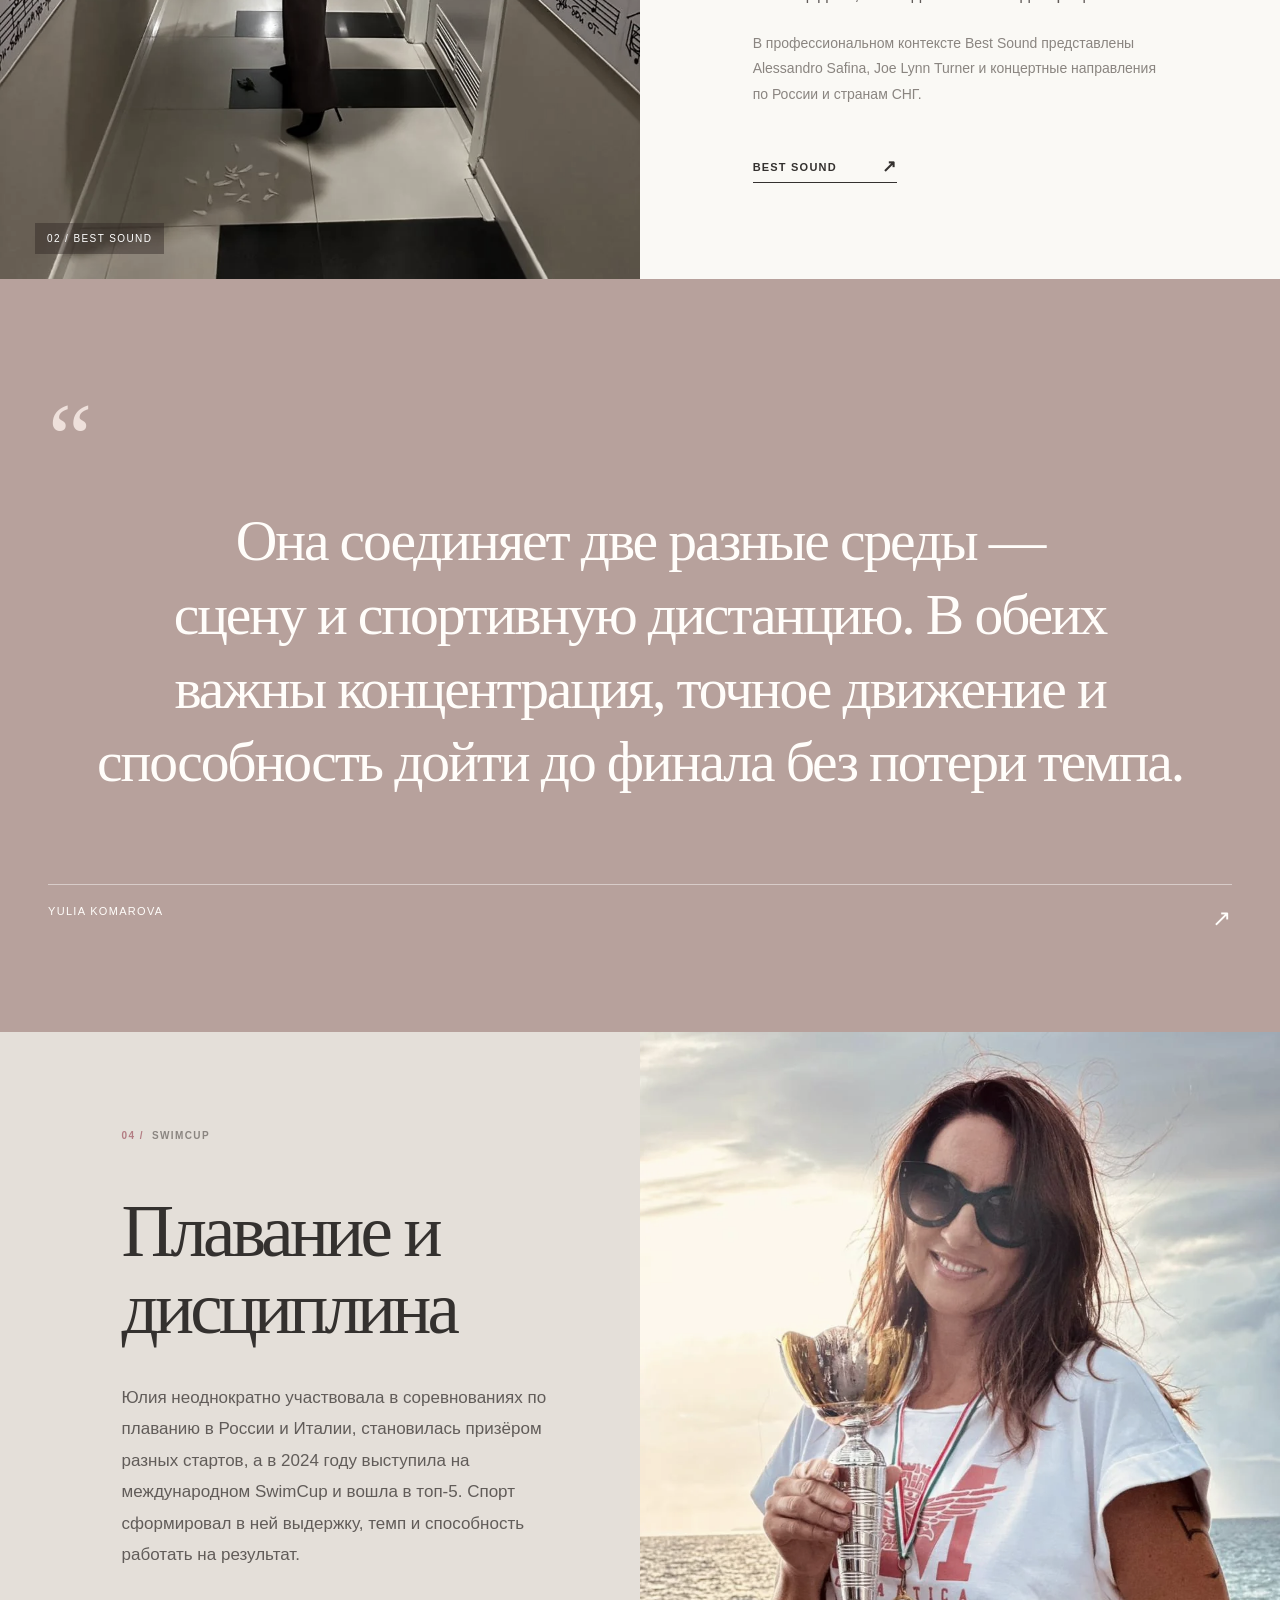
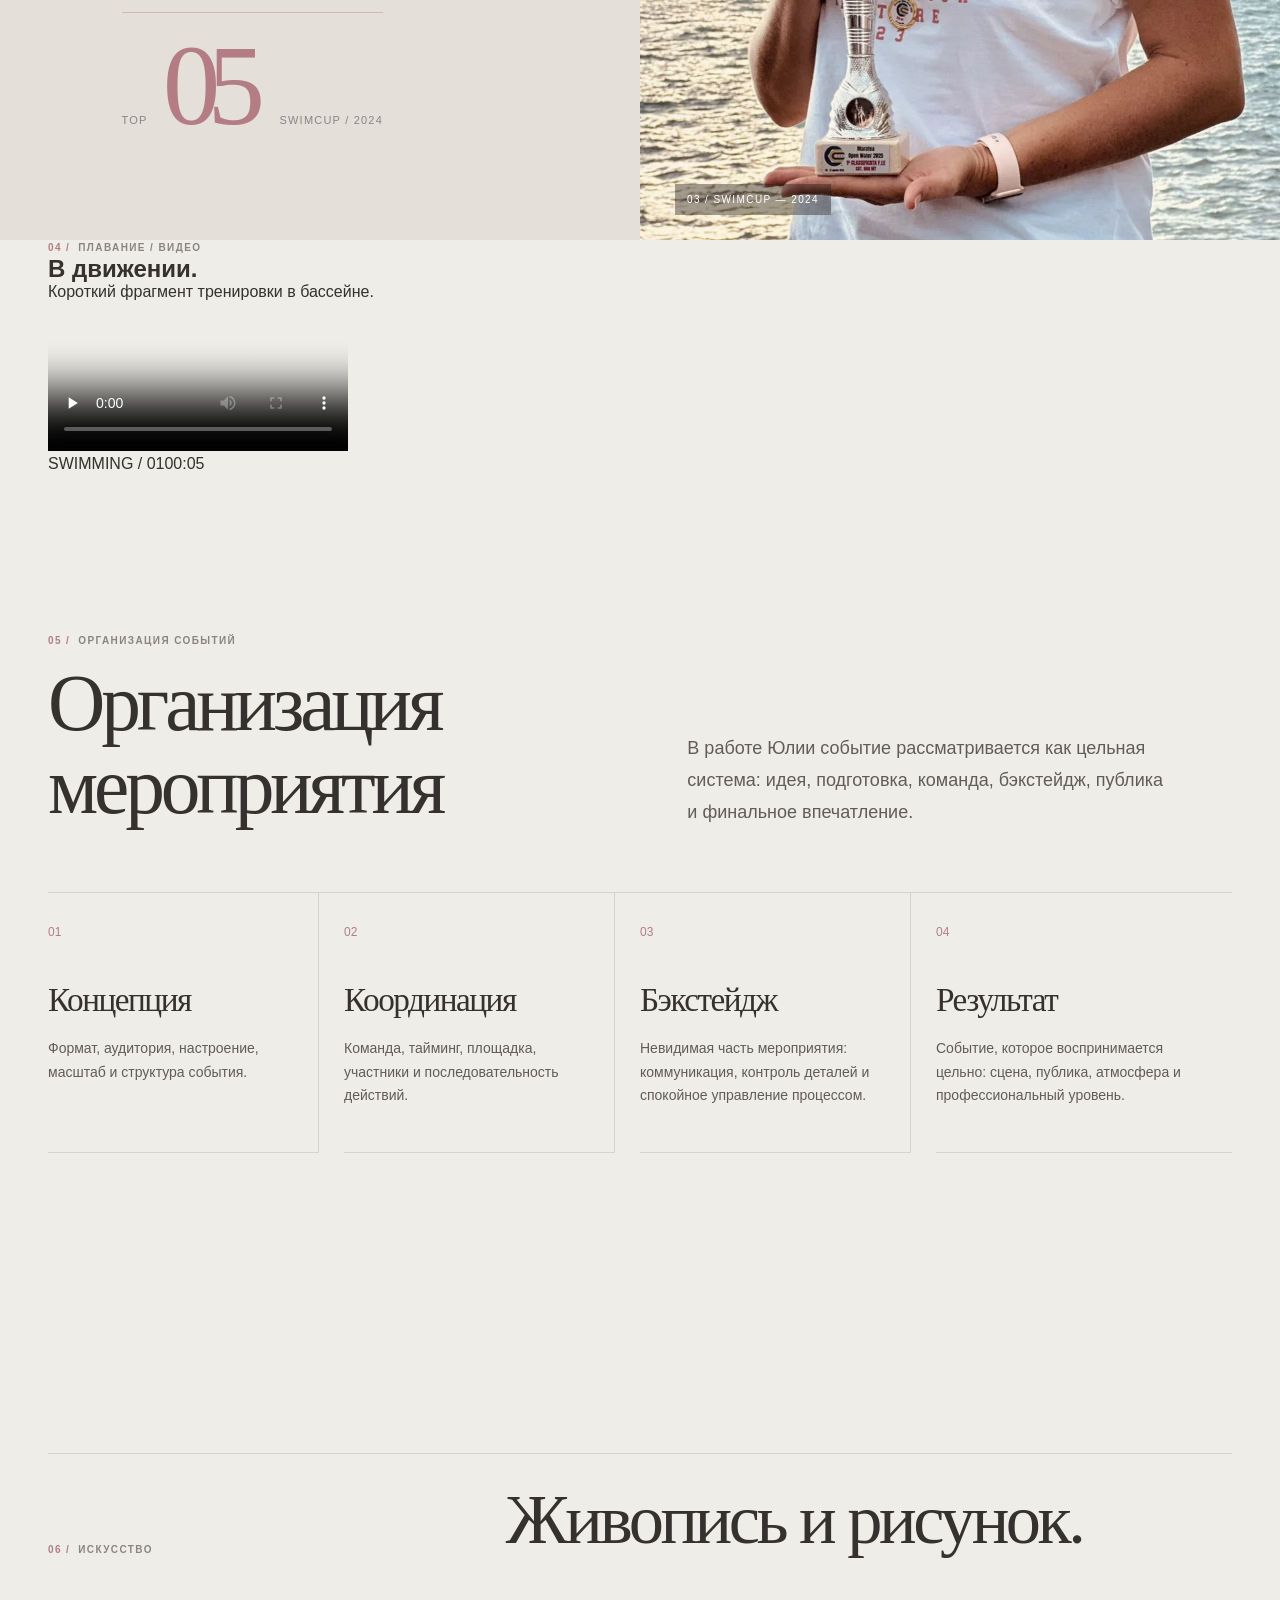
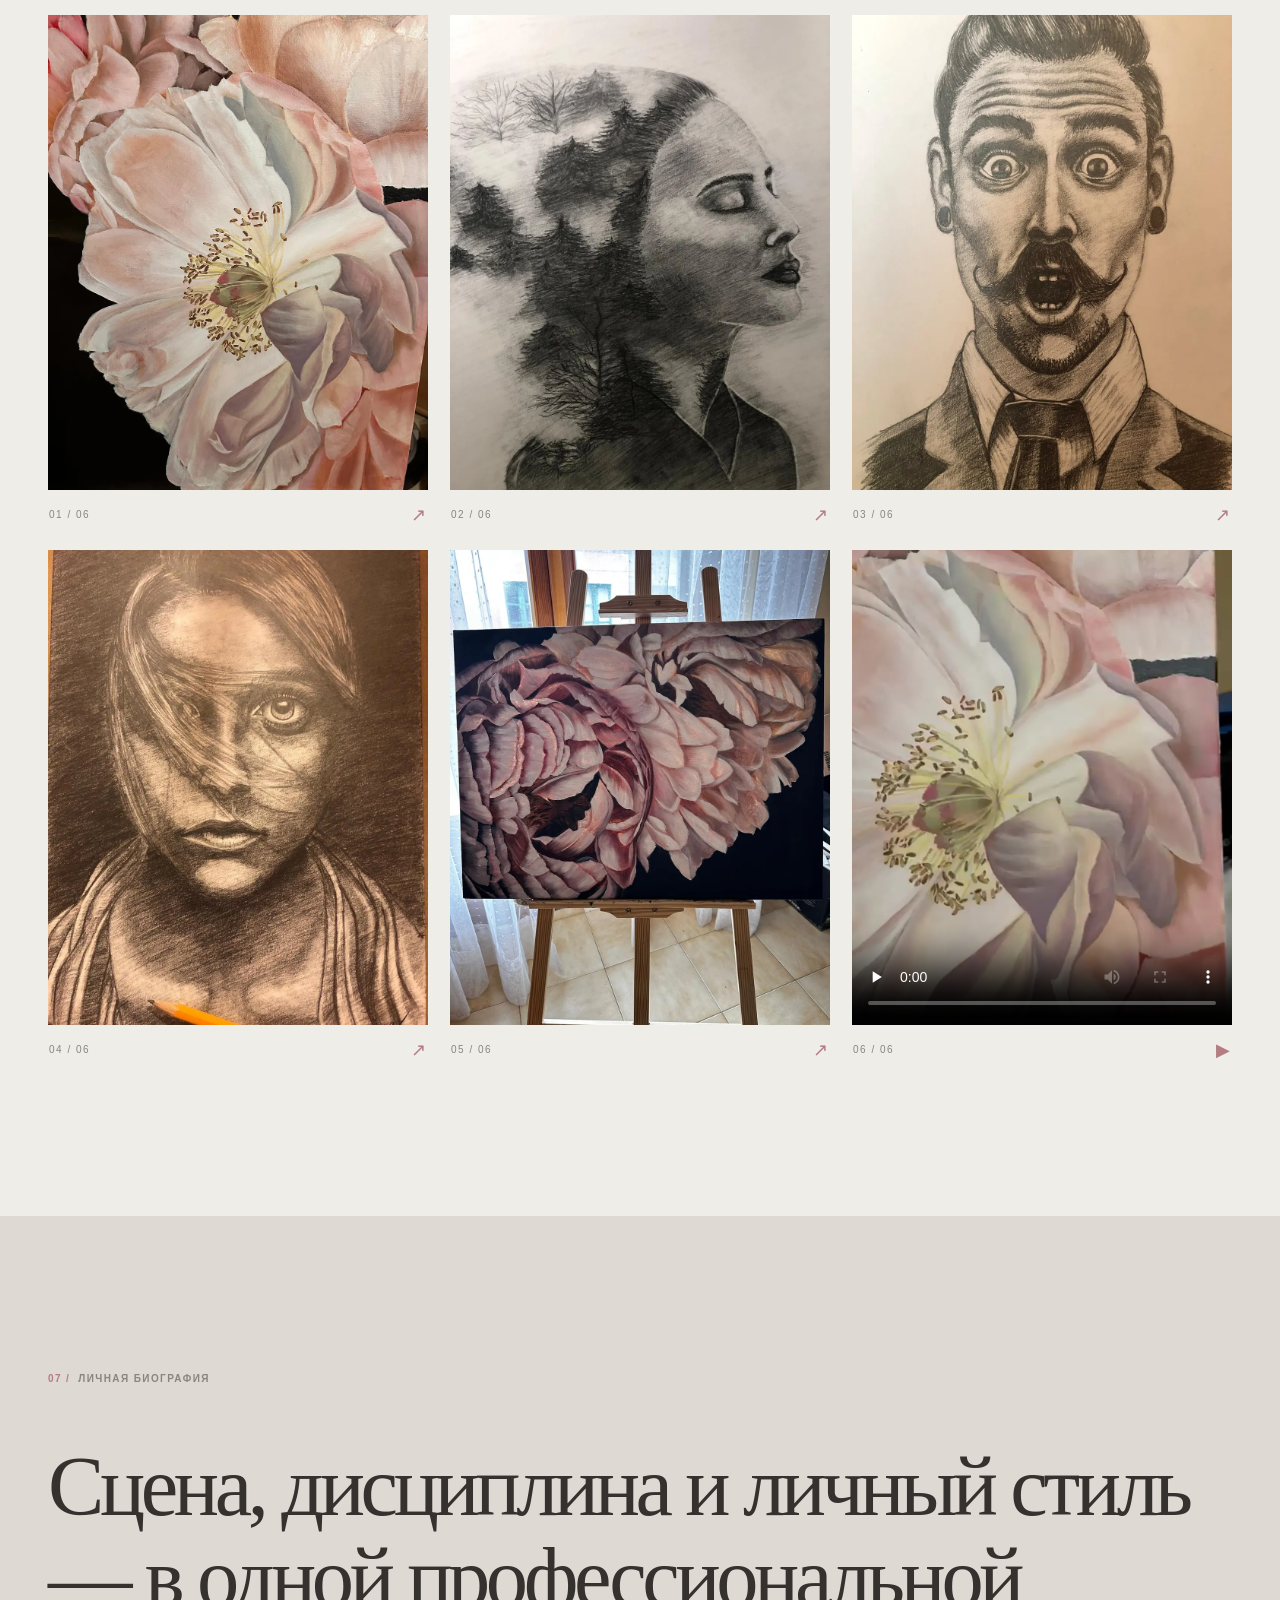
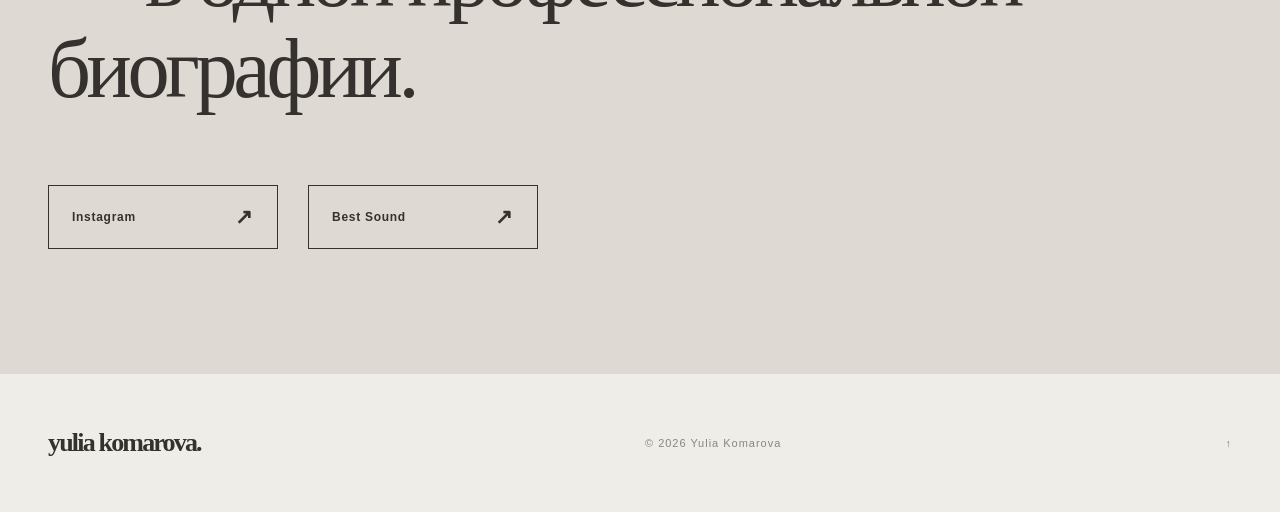
==== commit 1fd4b62f: "Add a swimming video panel alongside sports profile" ====
--- a/index.html
+++ b/index.html
@@ -92,6 +92,21 @@
       <div class="feature-photo reveal"><img src="./assets/img/swimcup.webp" alt="Юлия Комарова с наградой SwimCup" width="960" height="1280" loading="lazy" decoding="async"><span class="image-index">03 / SWIMCUP — 2024</span></div>
     </section>
 
+    <section class="swim-film section-shell" aria-labelledby="swim-film-title">
+      <div class="swim-film-copy reveal">
+        <div class="section-meta"><span>04 /</span><span data-i18n="swimFilmKicker">Плавание / видео</span></div>
+        <h2 id="swim-film-title" data-i18n="swimFilmTitle">В движении.</h2>
+        <p data-i18n="swimFilmCaption">Короткий фрагмент тренировки в бассейне.</p>
+      </div>
+      <figure class="swim-film-visual reveal">
+        <video controls playsinline preload="none" poster="./assets/img/swimming-in-motion-poster.webp" aria-label="Юлия во время плавания" data-i18n-attr="aria-label:swimFilmAria">
+          <source src="./assets/img/swimming-in-motion.mp4" type="video/mp4">
+          <span data-i18n="swimFilmFallback">Ваш браузер не поддерживает воспроизведение видео.</span>
+        </video>
+        <figcaption><span>SWIMMING / 01</span><span>00:05</span></figcaption>
+      </figure>
+    </section>
+
     <section class="process section-shell" id="turnkey" aria-labelledby="process-title">
       <div class="process-intro reveal"><div class="section-meta"><span>05 /</span><span data-i18n="turnkeyKicker">Организация событий</span></div><h2 id="process-title" data-i18n="turnkeyTitle">Организация мероприятия</h2><p data-i18n="turnkeyText">В работе Юлии событие рассматривается как цельная система: идея, подготовка, команда, бэкстейдж, публика и финальное впечатление.</p></div>
       <div class="process-list">
--- a/assets/css/editorial.css
+++ b/assets/css/editorial.css
@@ -211,4 +211,21 @@
   .site-footer{min-height:115px;flex-wrap:wrap;gap:12px;padding:28px 0}.footer-wordmark{width:100%}
 }
 @media(max-width:350px){.section-shell,.header-inner{width:calc(100% - 26px)}.wordmark-main{font-size:22px;line-height:1.06}.header-actions{gap:8px}.hero-copy{padding:25px 17px 34px}.hero h1{font-size:41px}.hero h1 em{font-size:.76em}.hero-photo figcaption{letter-spacing:0}}
-@media(prefers-reduced-motion:reduce){html{scroll-behavior:auto}.reveal{opacity:1;transform:none;transition:none}.hero-photo img,.feature-photo img{transition:none}*,*::before,*::after{animation-duration:.01ms!important;animation-iteration-count:1!important}}+@media(prefers-reduced-motion:reduce){html{scroll-behavior:auto}.reveal{opacity:1;transform:none;transition:none}.hero-photo img,.feature-photo img{transition:none}*,*::before,*::after{animation-duration:.01ms!important;animation-iteration-count:1!important}}
+
+/* Personal art gallery: photographs and a short studio video */
+.artworks{padding-top:130px;padding-bottom:155px}
+.artworks-heading{display:grid;grid-template-columns:minmax(0,1fr) minmax(0,2fr);align-items:end;gap:8%;border-top:1px solid var(--line);padding:28px 0 58px}
+.artworks-heading h2{font-family:var(--serif);font-size:clamp(51px,5.5vw,86px);font-weight:400;line-height:1.06;letter-spacing:-.05em;overflow-wrap:break-word}
+.artworks-grid{display:grid;grid-template-columns:repeat(3,minmax(0,1fr));gap:24px 22px}
+.artwork-item{min-width:0}
+.artwork-image{display:block;position:relative;overflow:hidden;background:#dfd9d0}
+.artwork-image img,.artwork-image video{display:block;width:100%;aspect-ratio:4/5;object-fit:cover}
+.artwork-image img{height:auto;transition:transform .75s var(--ease),filter .4s ease}
+.artwork-image:hover img{transform:scale(1.03);filter:contrast(1.04)}
+.artwork-image video{background:#c0acaa;object-position:center;cursor:pointer}
+.artwork-item figcaption{display:flex;justify-content:space-between;align-items:center;gap:15px;padding:14px 1px 0;font-size:10px;letter-spacing:.15em;color:var(--quiet)}
+.artwork-item figcaption span:last-child{font-size:18px;color:var(--rose)}
+@media(max-width:900px){.artworks{padding:95px 0 110px}.artworks-heading{grid-template-columns:1fr;gap:25px;padding-bottom:38px}.artworks-grid{grid-template-columns:repeat(2,minmax(0,1fr));gap:22px 18px}}
+@media(max-width:650px){.artworks{padding:78px 0 85px}.artworks-heading h2{font-size:clamp(44px,10vw,65px)}.artworks-grid{gap:20px 11px}.artwork-item figcaption{font-size:9px;padding-top:9px}.artwork-item figcaption span:last-child{font-size:15px}}
+@media(max-width:390px){.artworks-grid{grid-template-columns:1fr}.artwork-image img,.artwork-image video{aspect-ratio:4/4.5}}
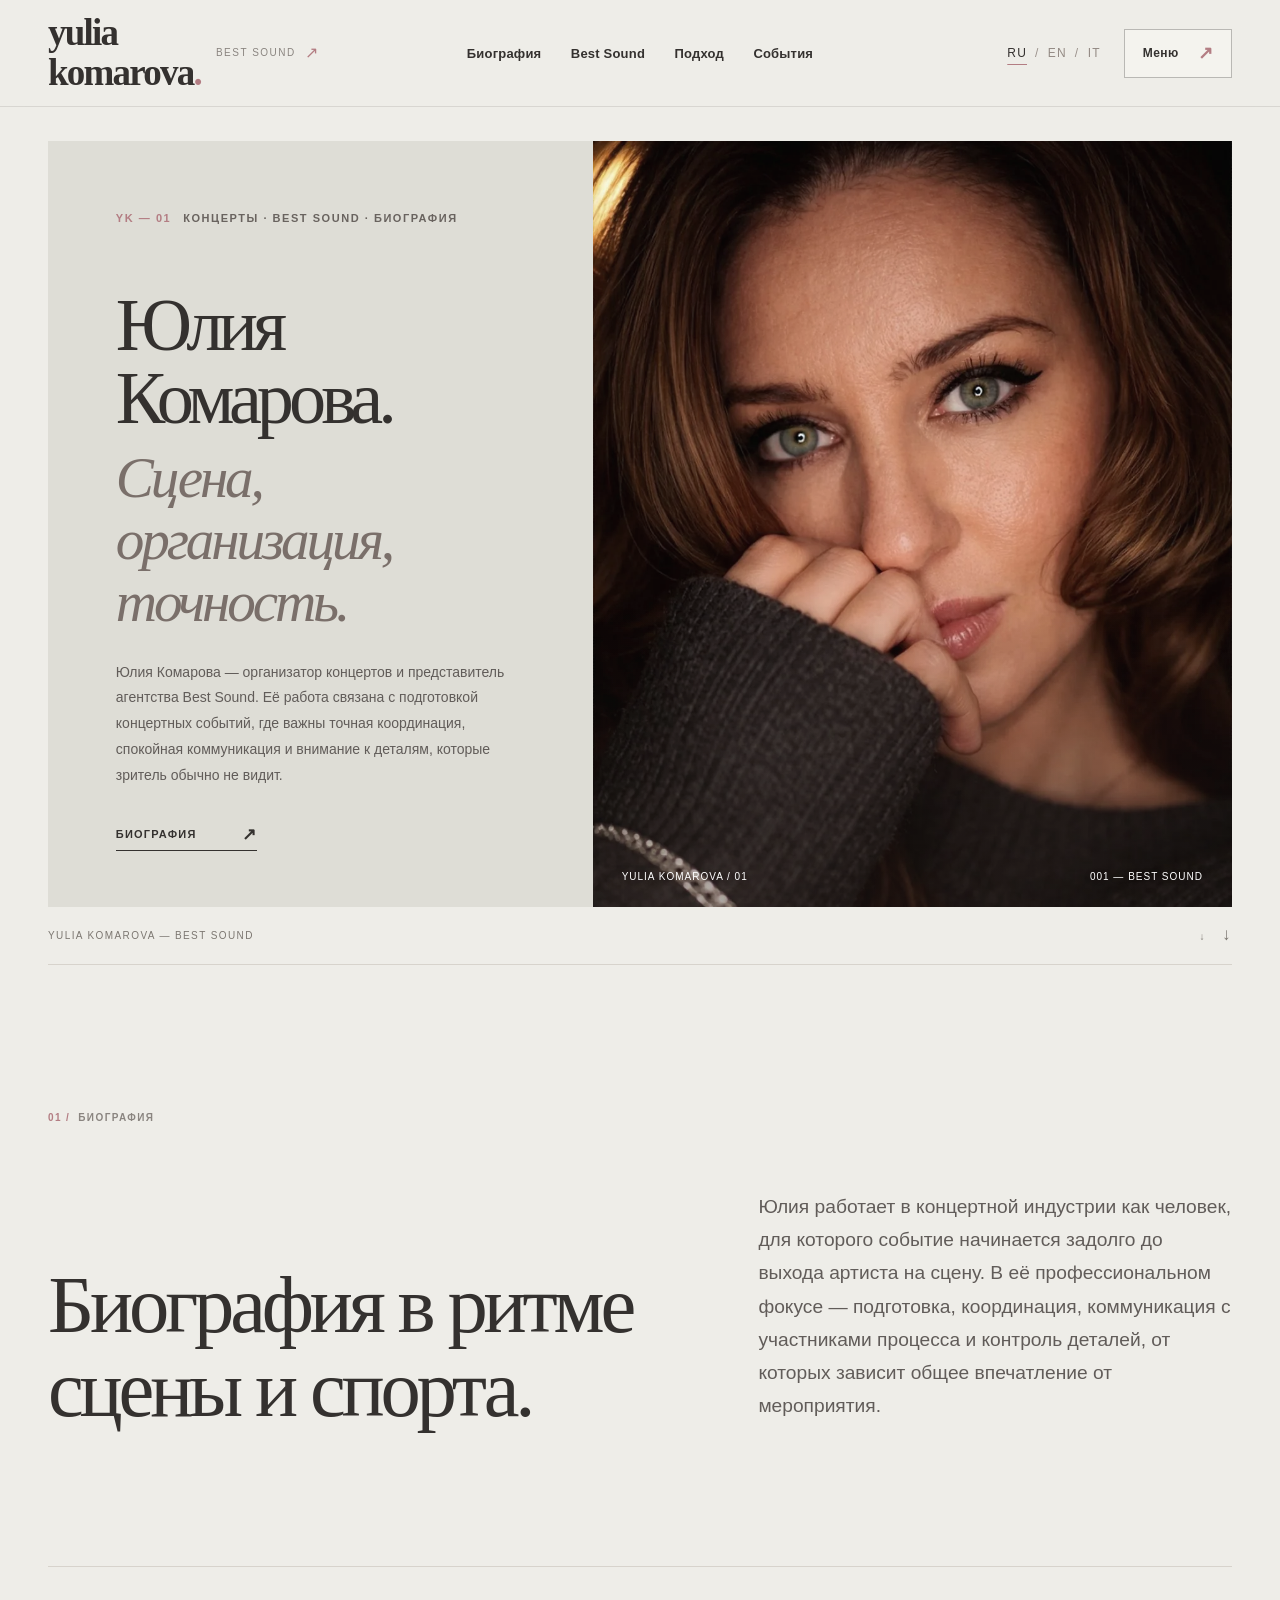
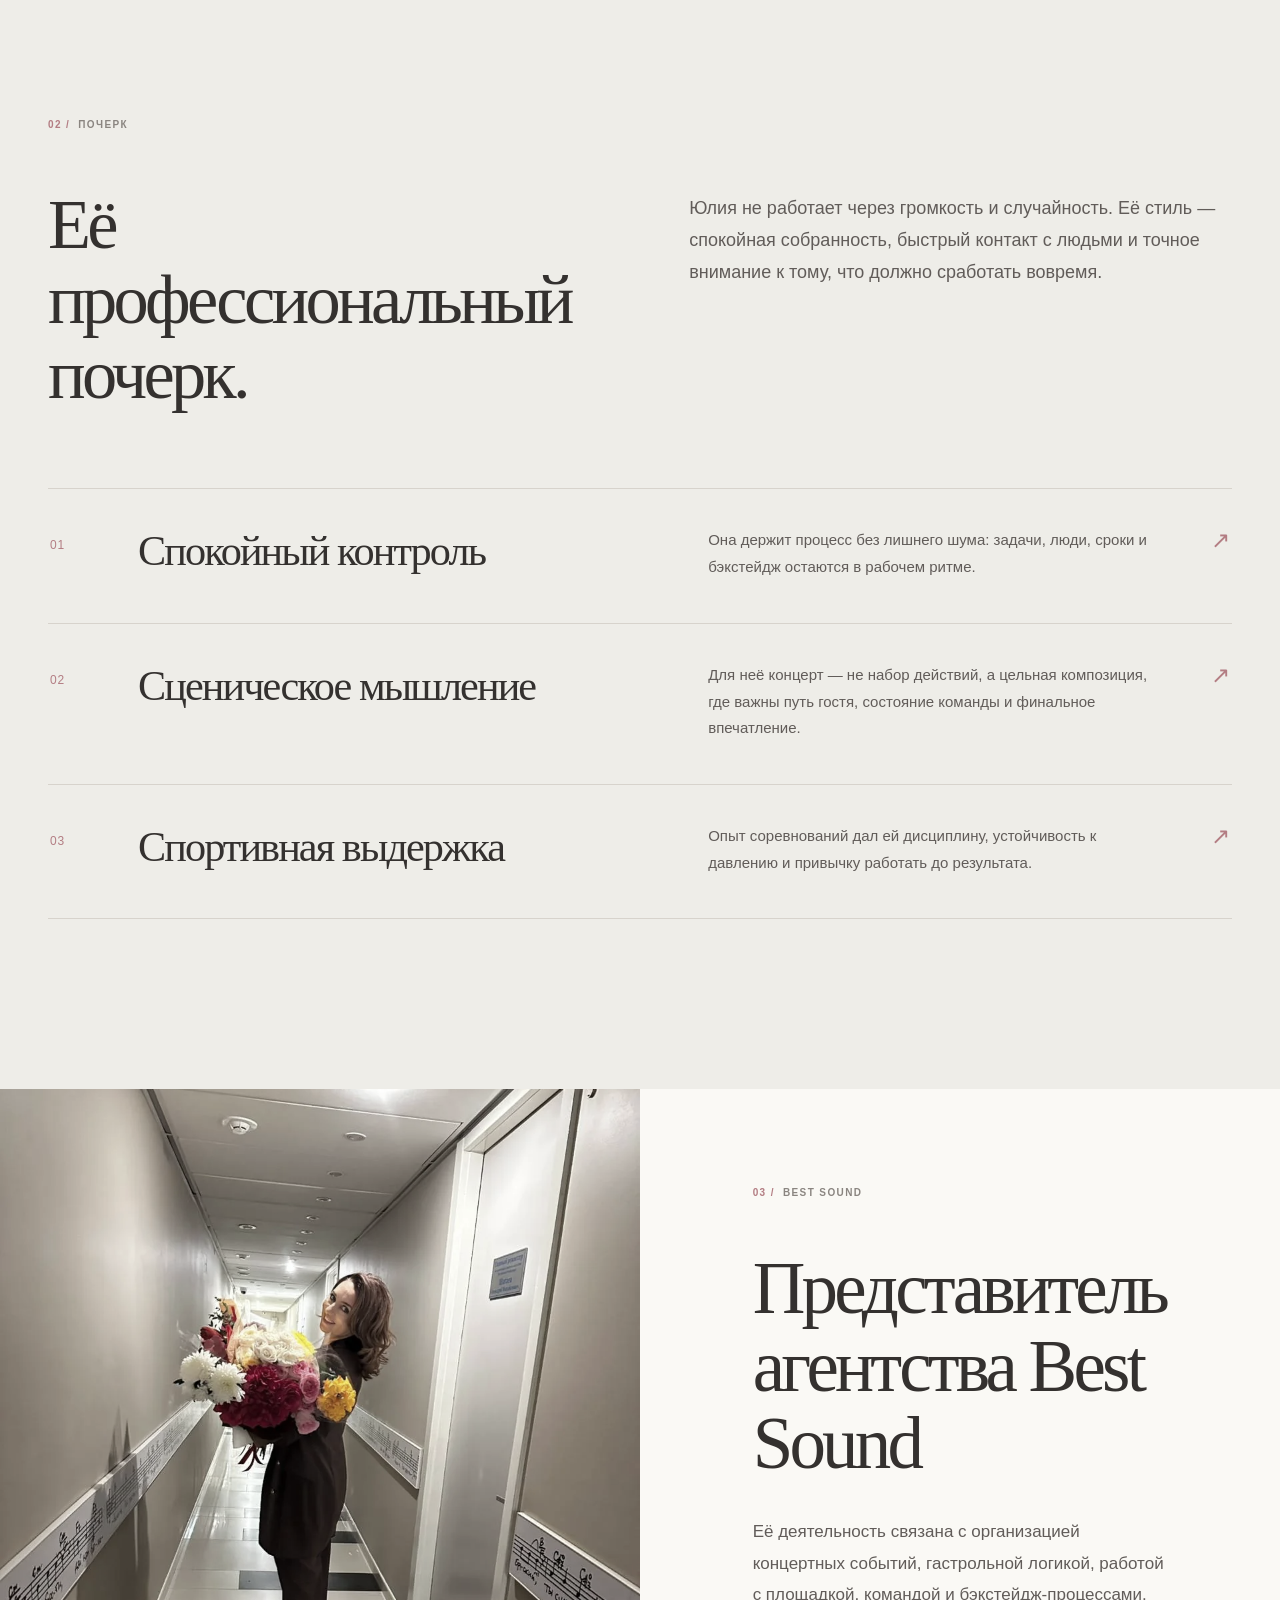
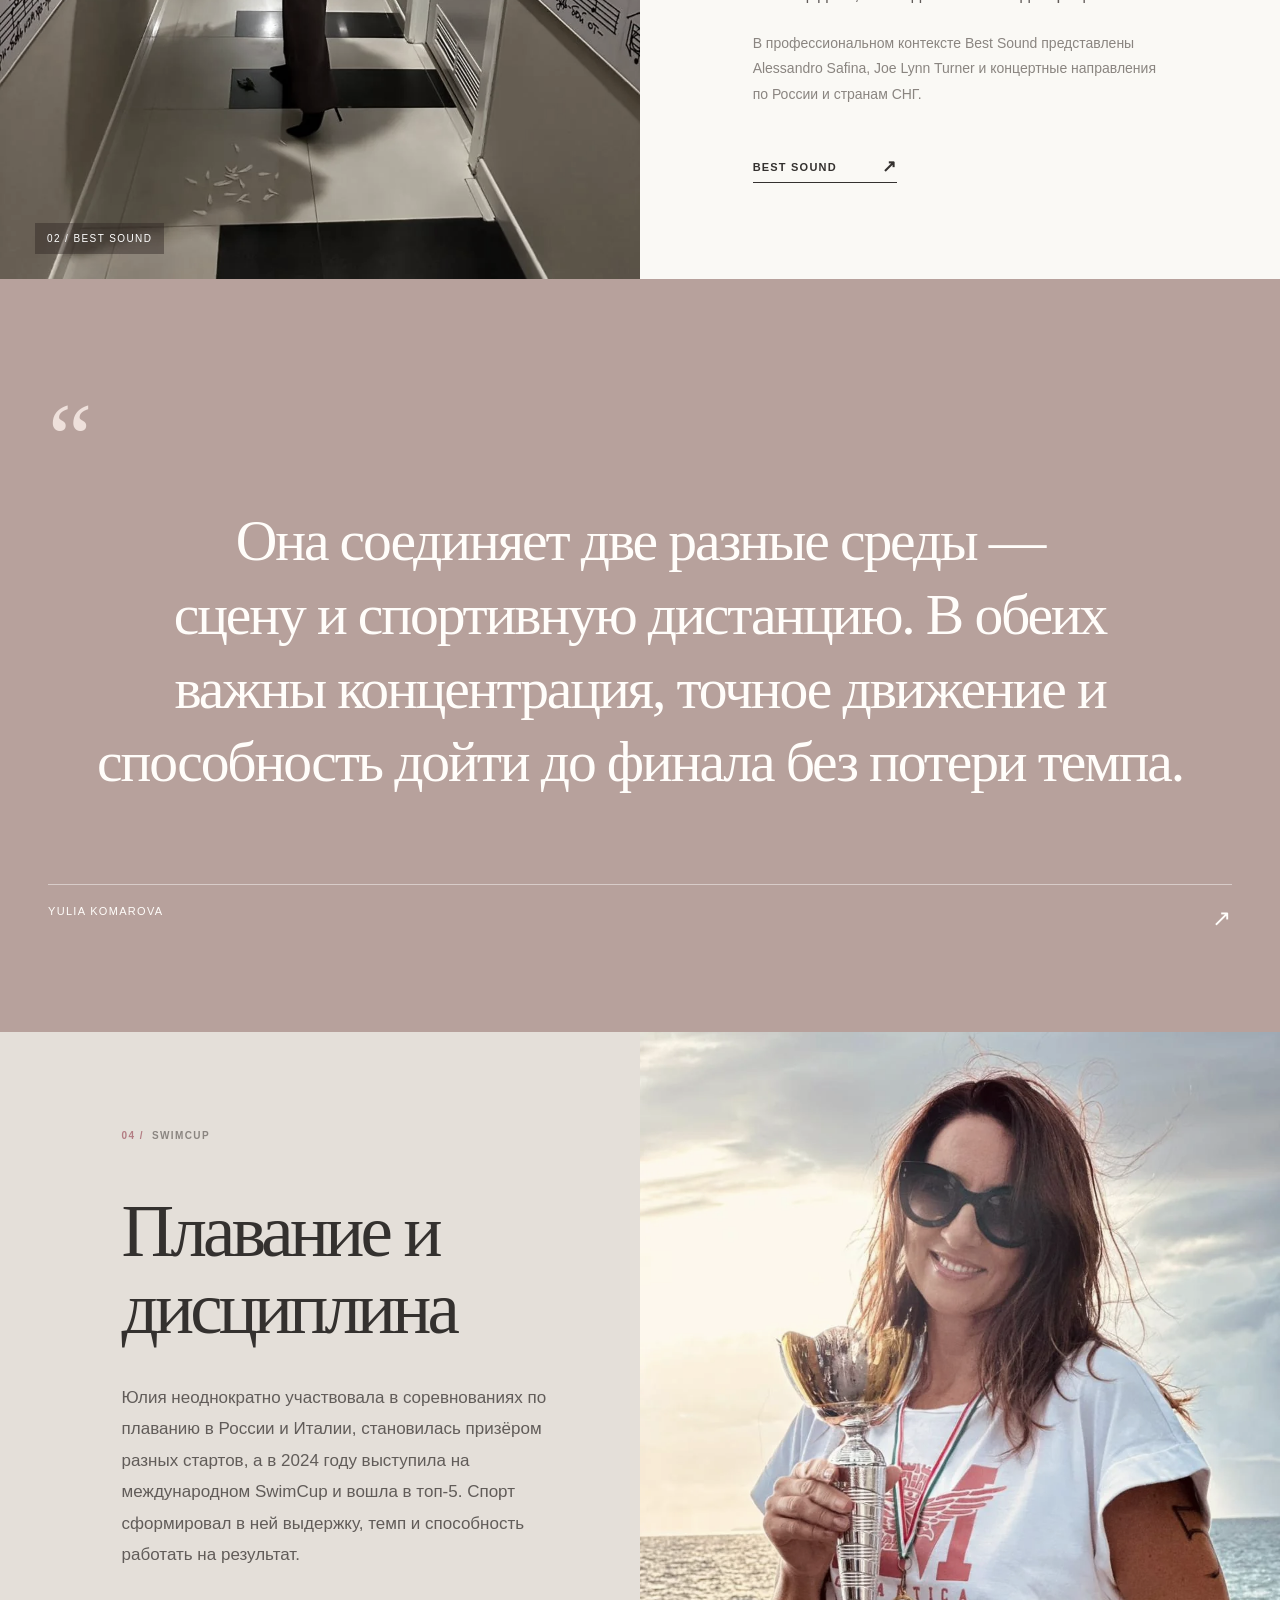
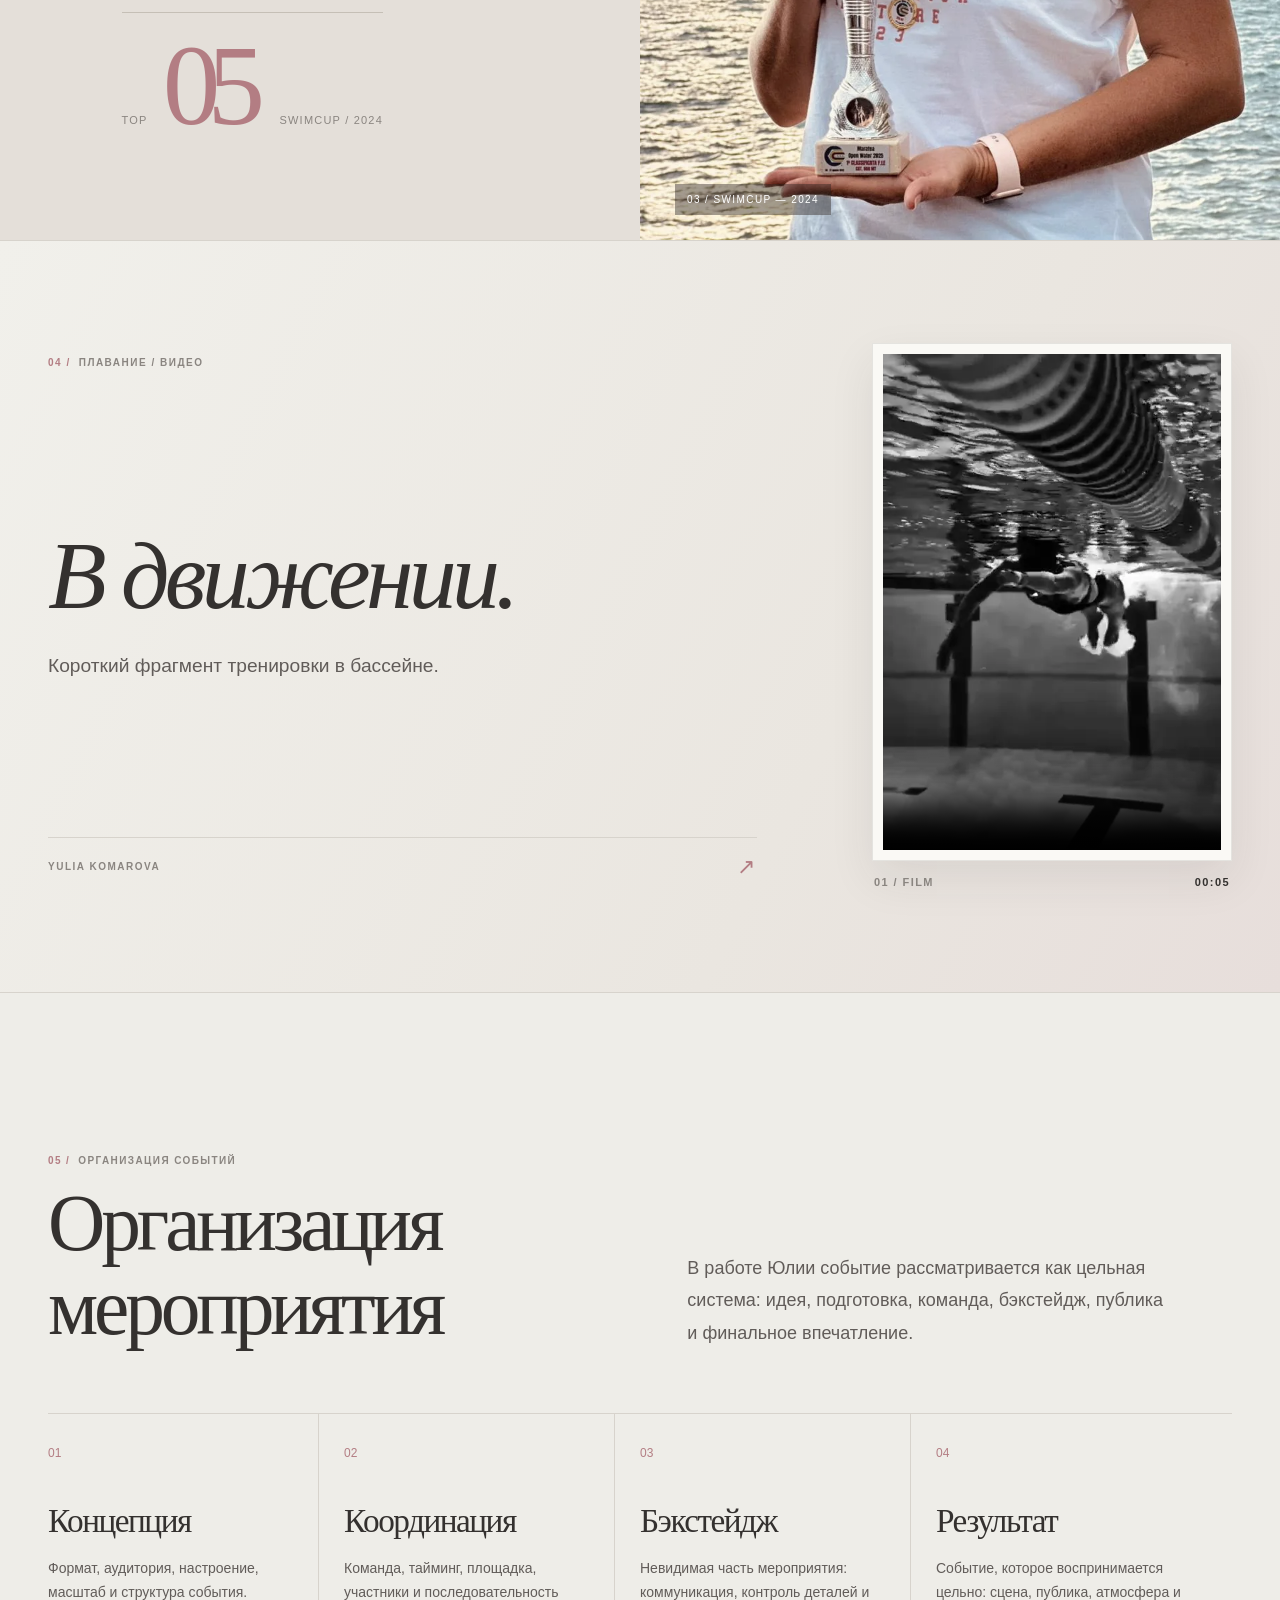
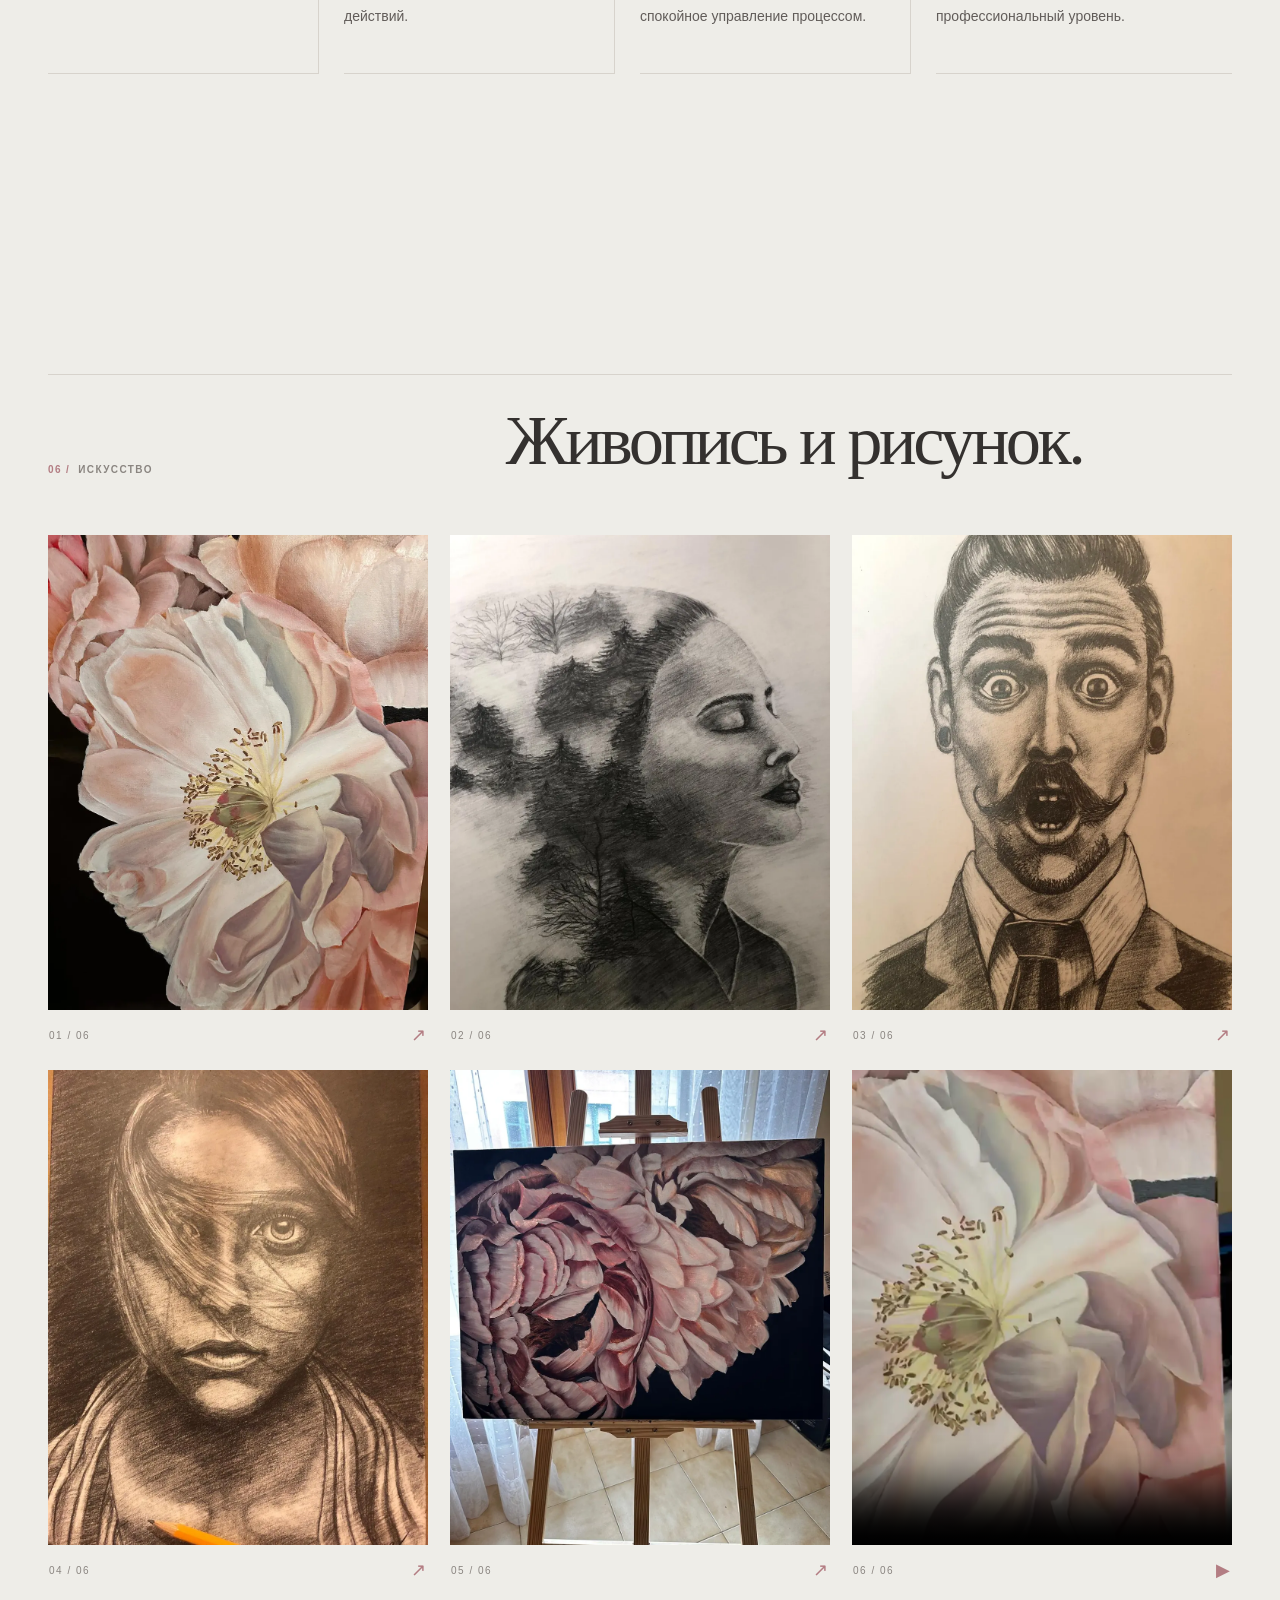
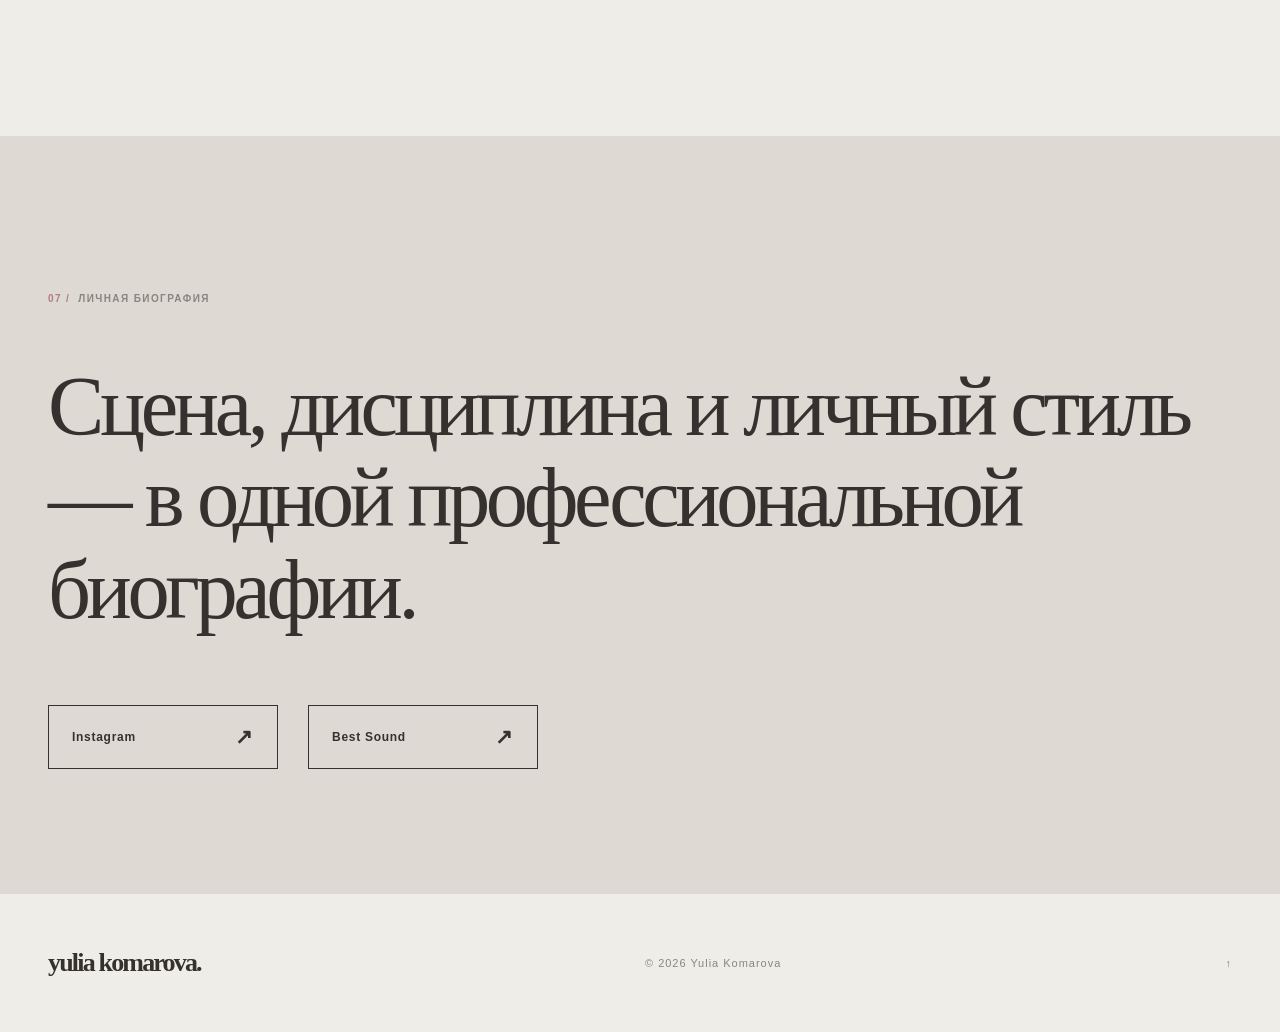
==== commit add47bf6: "Rebuild swimming film markup and refresh stylesheet cache" ====
--- a/index.html
+++ b/index.html
@@ -9,7 +9,7 @@
   <title>Yulia Komarova — Best Sound</title>
   <link rel="icon" href="./favicon.svg?v=2" type="image/svg+xml">
   <link rel="preload" href="./assets/img/portrait.webp" as="image" type="image/webp">
-  <link rel="stylesheet" href="./assets/css/editorial.css">
+  <link rel="stylesheet" href="./assets/css/editorial.css?v=20261020-swim2">
   <script src="./assets/js/app.js" defer></script>
 </head>
 <body>
@@ -92,19 +92,26 @@
       <div class="feature-photo reveal"><img src="./assets/img/swimcup.webp" alt="Юлия Комарова с наградой SwimCup" width="960" height="1280" loading="lazy" decoding="async"><span class="image-index">03 / SWIMCUP — 2024</span></div>
     </section>
 
-    <section class="swim-film section-shell" aria-labelledby="swim-film-title">
-      <div class="swim-film-copy reveal">
-        <div class="section-meta"><span>04 /</span><span data-i18n="swimFilmKicker">Плавание / видео</span></div>
-        <h2 id="swim-film-title" data-i18n="swimFilmTitle">В движении.</h2>
-        <p data-i18n="swimFilmCaption">Короткий фрагмент тренировки в бассейне.</p>
+    <section class="swim-film" aria-labelledby="swim-film-title">
+      <div class="swim-film-inner section-shell">
+        <div class="swim-film-copy reveal">
+          <div class="section-meta"><span>04 /</span><span data-i18n="swimFilmKicker">Плавание / видео</span></div>
+          <div class="swim-film-message">
+            <h2 id="swim-film-title" data-i18n="swimFilmTitle">В движении.</h2>
+            <p data-i18n="swimFilmCaption">Короткий фрагмент тренировки в бассейне.</p>
+          </div>
+          <div class="swim-film-credit" aria-hidden="true"><span>YULIA KOMAROVA</span><span class="credit-symbol">↗</span></div>
+        </div>
+        <figure class="swim-film-visual reveal">
+          <div class="swim-film-frame">
+            <video controls playsinline preload="metadata" poster="./assets/img/swimming-in-motion-poster.webp" aria-label="Юлия во время плавания" data-i18n-attr="aria-label:swimFilmAria">
+              <source src="./assets/img/swimming-in-motion.mp4" type="video/mp4">
+              <span data-i18n="swimFilmFallback">Ваш браузер не поддерживает воспроизведение видео.</span>
+            </video>
+          </div>
+          <figcaption><span>01 / FILM</span><span class="swim-film-runtime">00:05</span></figcaption>
+        </figure>
       </div>
-      <figure class="swim-film-visual reveal">
-        <video controls playsinline preload="none" poster="./assets/img/swimming-in-motion-poster.webp" aria-label="Юлия во время плавания" data-i18n-attr="aria-label:swimFilmAria">
-          <source src="./assets/img/swimming-in-motion.mp4" type="video/mp4">
-          <span data-i18n="swimFilmFallback">Ваш браузер не поддерживает воспроизведение видео.</span>
-        </video>
-        <figcaption><span>SWIMMING / 01</span><span>00:05</span></figcaption>
-      </figure>
     </section>
 
     <section class="process section-shell" id="turnkey" aria-labelledby="process-title">
--- a/assets/css/editorial.css
+++ b/assets/css/editorial.css
@@ -229,3 +229,121 @@
 @media(max-width:900px){.artworks{padding:95px 0 110px}.artworks-heading{grid-template-columns:1fr;gap:25px;padding-bottom:38px}.artworks-grid{grid-template-columns:repeat(2,minmax(0,1fr));gap:22px 18px}}
 @media(max-width:650px){.artworks{padding:78px 0 85px}.artworks-heading h2{font-size:clamp(44px,10vw,65px)}.artworks-grid{gap:20px 11px}.artwork-item figcaption{font-size:9px;padding-top:9px}.artwork-item figcaption span:last-child{font-size:15px}}
 @media(max-width:390px){.artworks-grid{grid-template-columns:1fr}.artwork-image img,.artwork-image video{aspect-ratio:4/4.5}}
+
+
+
+/* Swimming film — compact editorial two-column composition */
+.swim-film{
+  border-block:1px solid var(--line);
+  background:linear-gradient(117deg,#f1f0eb 0%,#eae6e0 65%,#e7dedb 100%);
+}
+.swim-film-inner{
+  display:grid;
+  grid-template-columns:minmax(0,1fr) minmax(0,360px);
+  align-items:center;
+  column-gap:clamp(45px,9vw,155px);
+  padding-block:clamp(72px,8vw,116px);
+}
+.swim-film-copy{
+  align-self:stretch;
+  display:flex;
+  flex-direction:column;
+  justify-content:space-between;
+  gap:38px;
+  min-width:0;
+  padding-block:12px;
+}
+.swim-film-copy .section-meta{font-size:10px;letter-spacing:.15em}
+.swim-film-message{min-width:0}
+.swim-film-copy h2{
+  margin:0 0 22px;
+  font-family:var(--serif);
+  font-size:clamp(60px,7.5vw,112px);
+  font-weight:400;
+  font-style:italic;
+  line-height:1.07;
+  letter-spacing:-.05em;
+  color:var(--ink);
+  overflow-wrap:break-word;
+}
+.swim-film-copy p{
+  max-width:440px;
+  font-size:clamp(16px,1.5vw,20px);
+  line-height:1.68;
+  color:var(--body);
+}
+.swim-film-credit{
+  display:flex;
+  justify-content:space-between;
+  align-items:center;
+  gap:14px;
+  padding-top:18px;
+  border-top:1px solid var(--line);
+  color:var(--quiet);
+  font-size:10px;
+  font-weight:600;
+  letter-spacing:.15em;
+}
+.swim-film-credit .credit-symbol{
+  color:var(--rose);
+  font-size:22px;
+  font-weight:400;
+  line-height:1;
+}
+.swim-film-visual{
+  margin:0;
+  min-width:0;
+  width:min(100%,360px);
+  justify-self:end;
+}
+.swim-film-frame{
+  padding:10px;
+  border:1px solid rgba(52,49,47,.11);
+  background:var(--milk);
+  box-shadow:0 18px 42px rgba(52,49,47,.085);
+}
+.swim-film-visual video{
+  display:block;
+  width:100%;
+  height:auto;
+  max-height:510px;
+  aspect-ratio:480/704;
+  background:#201e1e;
+  object-fit:contain;
+  cursor:pointer;
+}
+.swim-film-visual figcaption{
+  display:flex;
+  align-items:center;
+  justify-content:space-between;
+  gap:24px;
+  padding:14px 2px 0;
+  color:var(--quiet);
+  font-size:11px;
+  font-weight:600;
+  letter-spacing:.13em;
+  line-height:1.35;
+  white-space:nowrap;
+}
+.swim-film-visual figcaption span{display:block;min-width:0}
+.swim-film-runtime{color:var(--ink);font-variant-numeric:tabular-nums}
+@media(max-width:950px){
+  .swim-film-inner{grid-template-columns:minmax(0,1fr) minmax(0,300px);gap:38px;padding-block:77px}
+  .swim-film-copy h2{font-size:clamp(54px,7vw,76px)}
+  .swim-film-visual{width:min(100%,300px)}
+}
+@media(max-width:700px){
+  .swim-film-inner{grid-template-columns:minmax(0,1fr);gap:34px;padding-block:65px 72px}
+  .swim-film-copy{gap:25px;padding:0}
+  .swim-film-copy h2{font-size:clamp(53px,10vw,79px);margin-bottom:15px}
+  .swim-film-copy p{font-size:16px}
+  .swim-film-credit{display:none}
+  .swim-film-visual{width:min(100%,320px);justify-self:start}
+}
+@media(max-width:390px){
+  .swim-film-inner{gap:27px;padding-block:54px 60px}
+  .swim-film-copy h2{font-size:clamp(46px,11vw,57px)}
+  .swim-film-visual{width:min(100%,295px)}
+  .swim-film-frame{padding:7px}
+  .swim-film-visual figcaption{padding-top:11px;font-size:10px}
+}
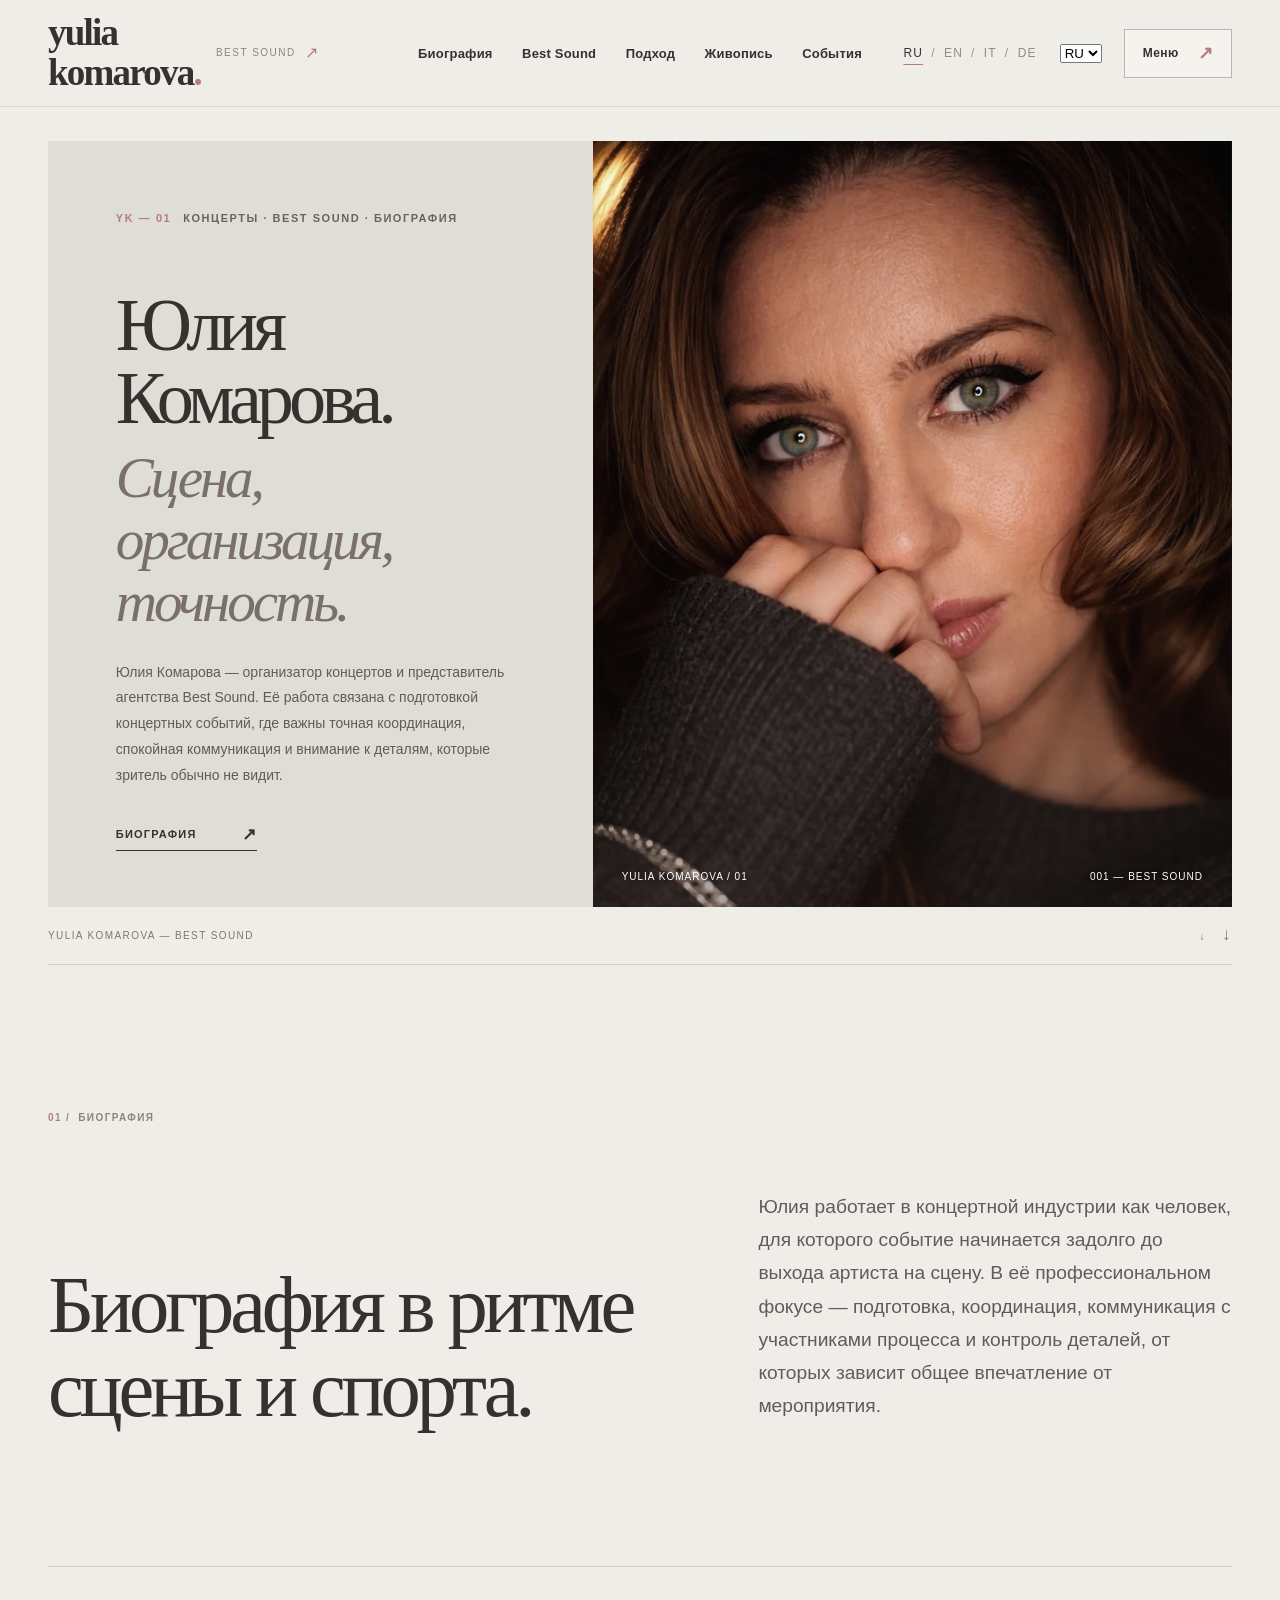
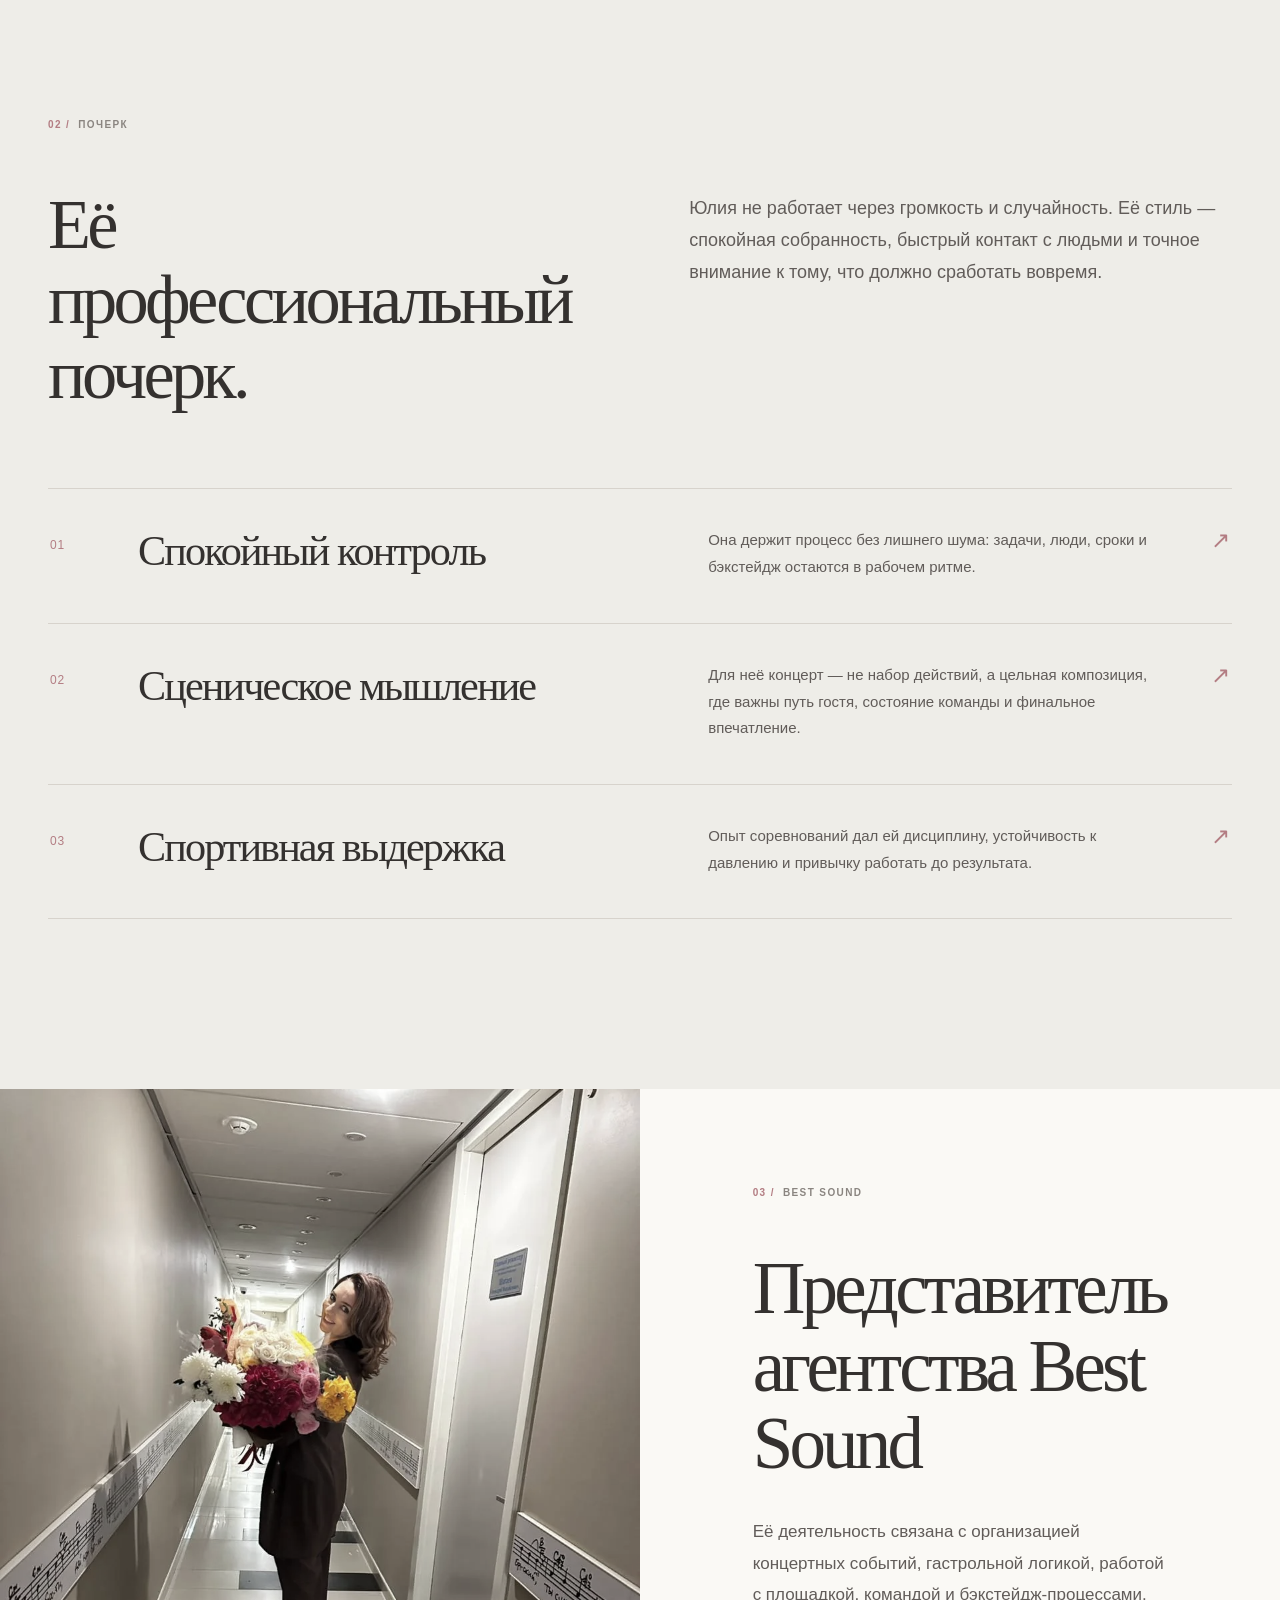
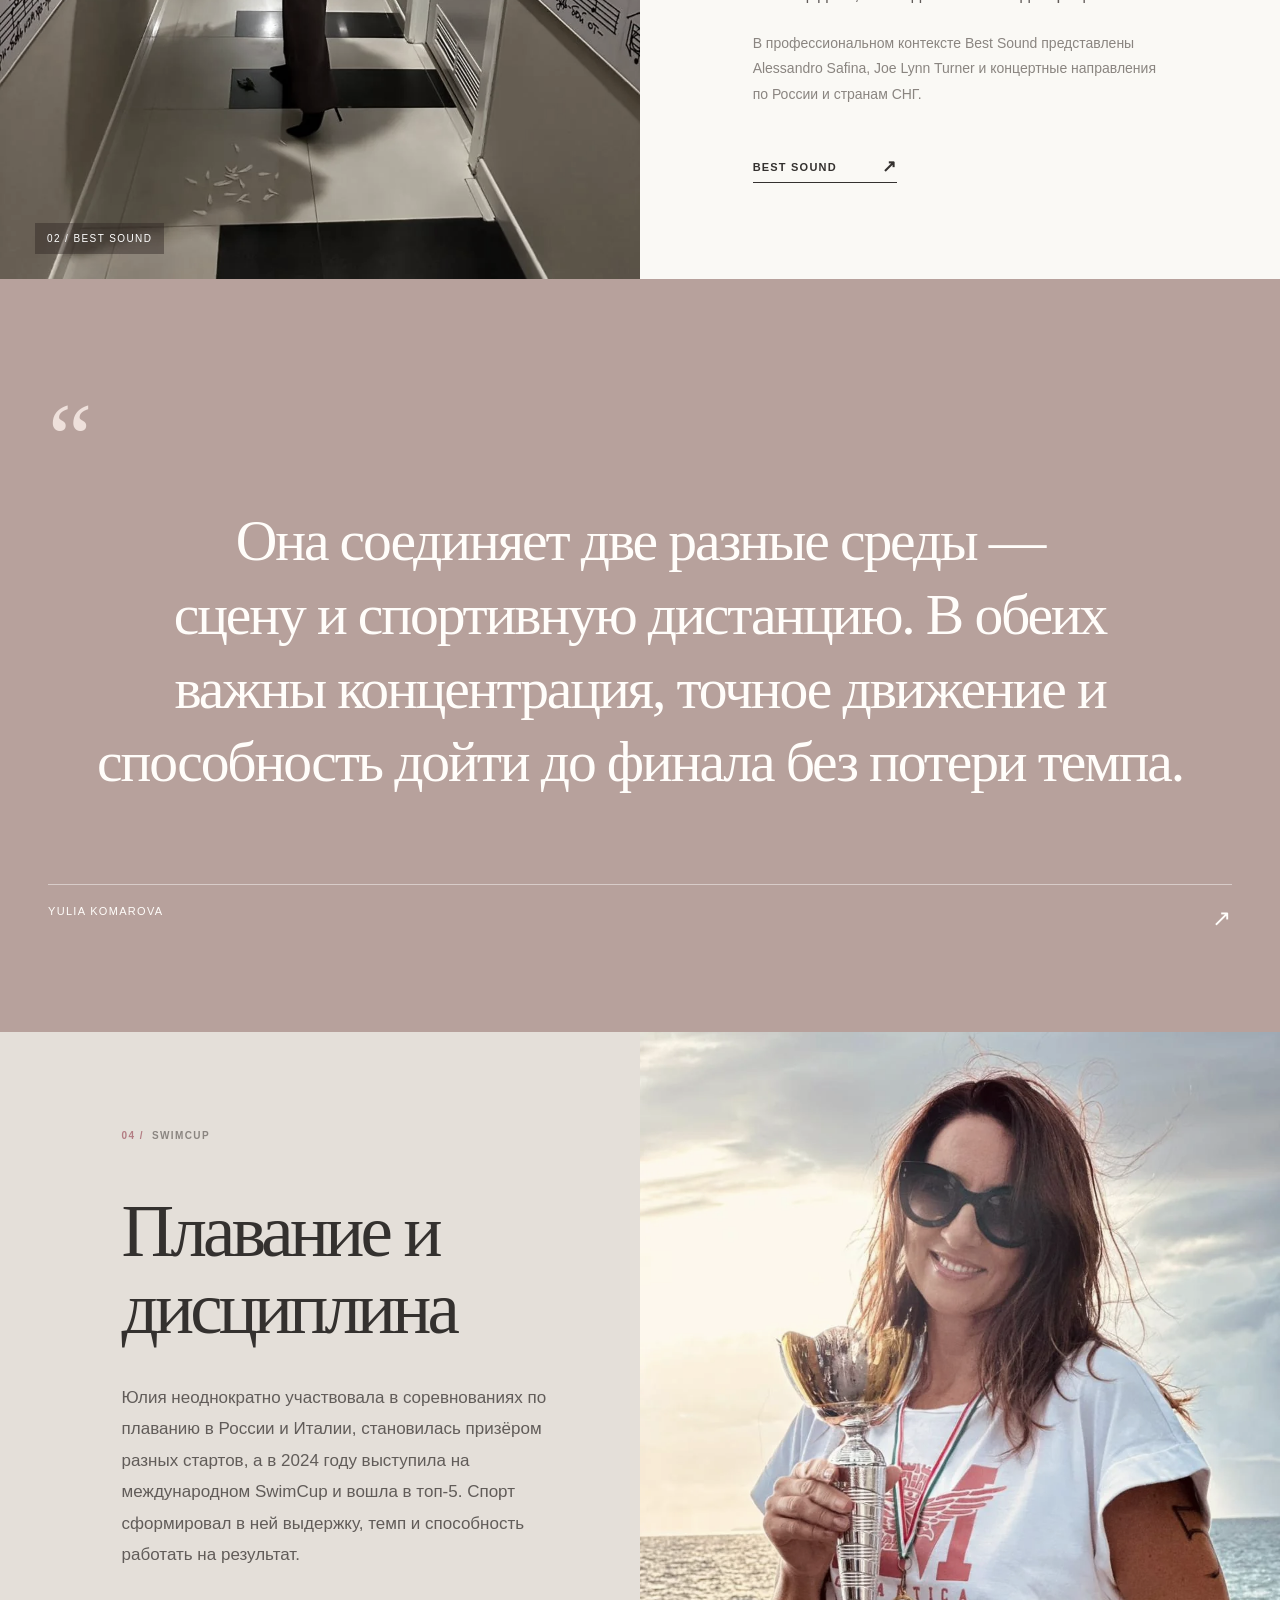
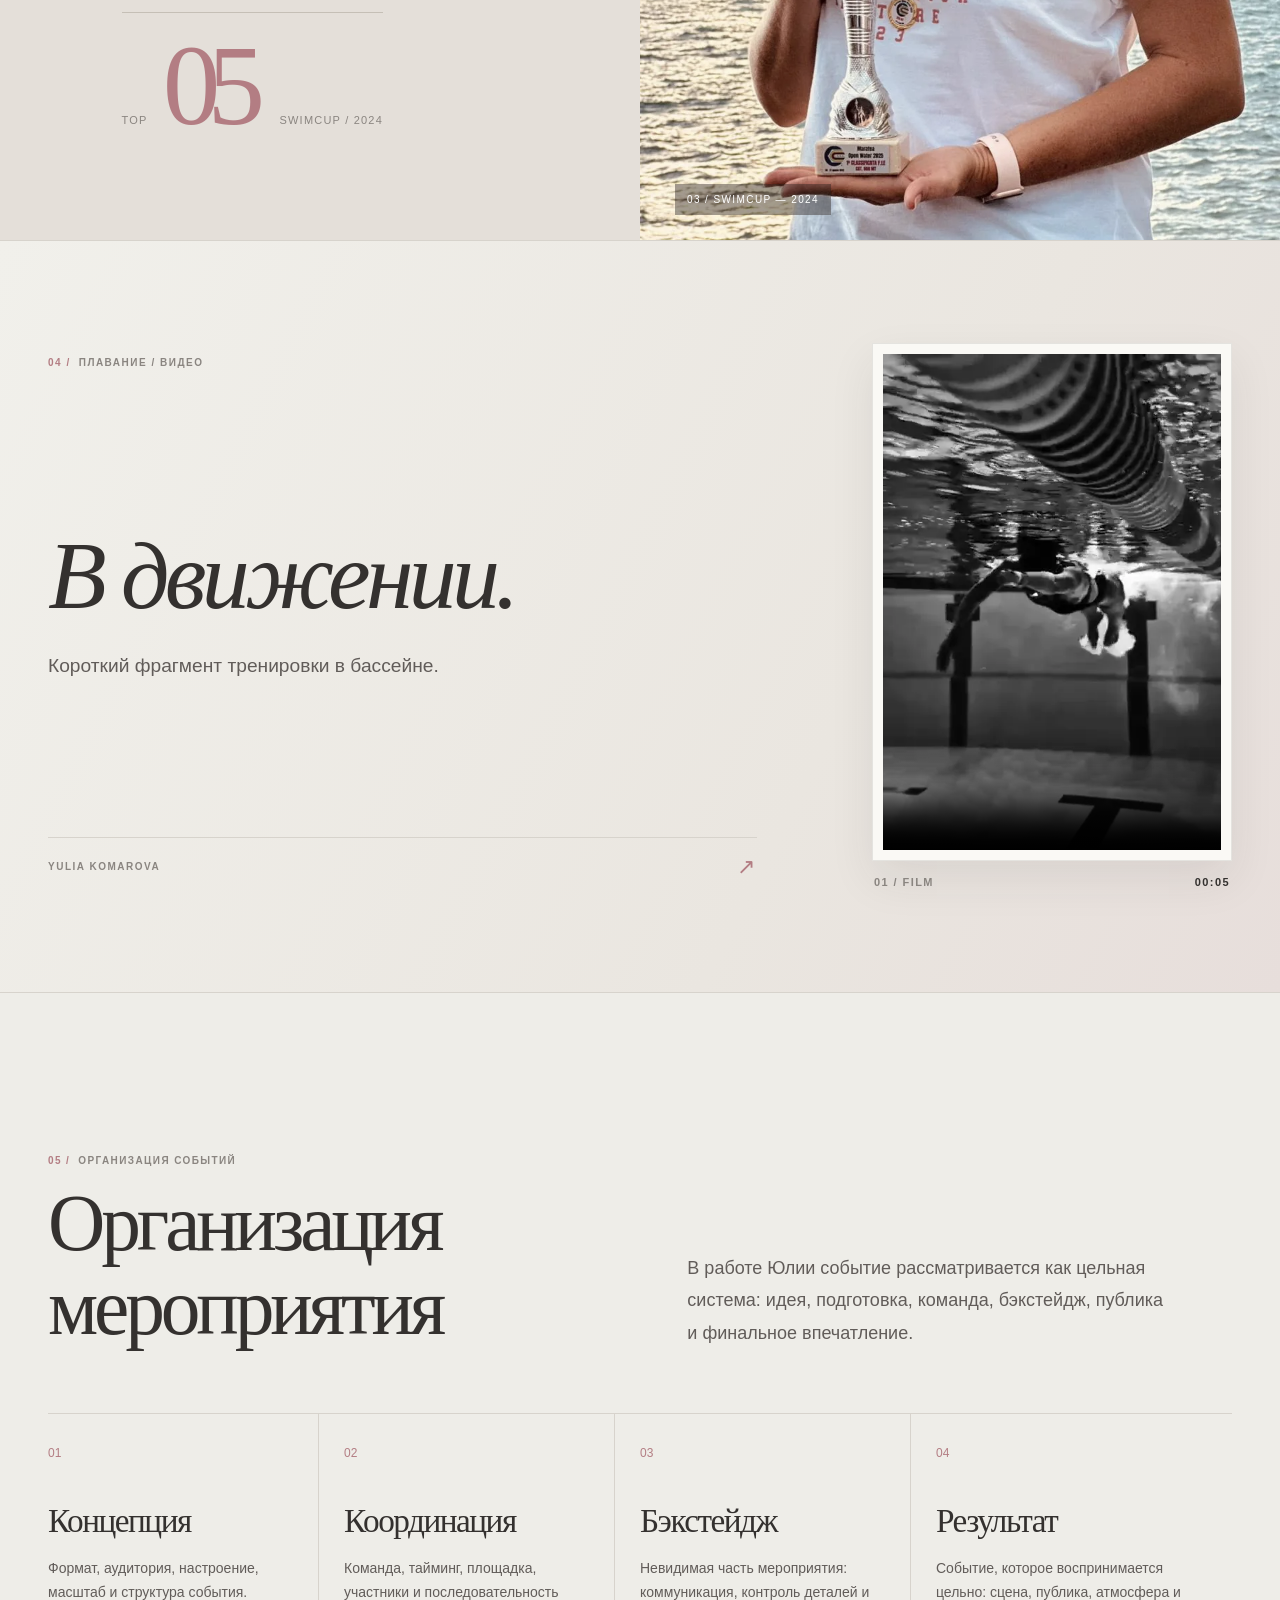
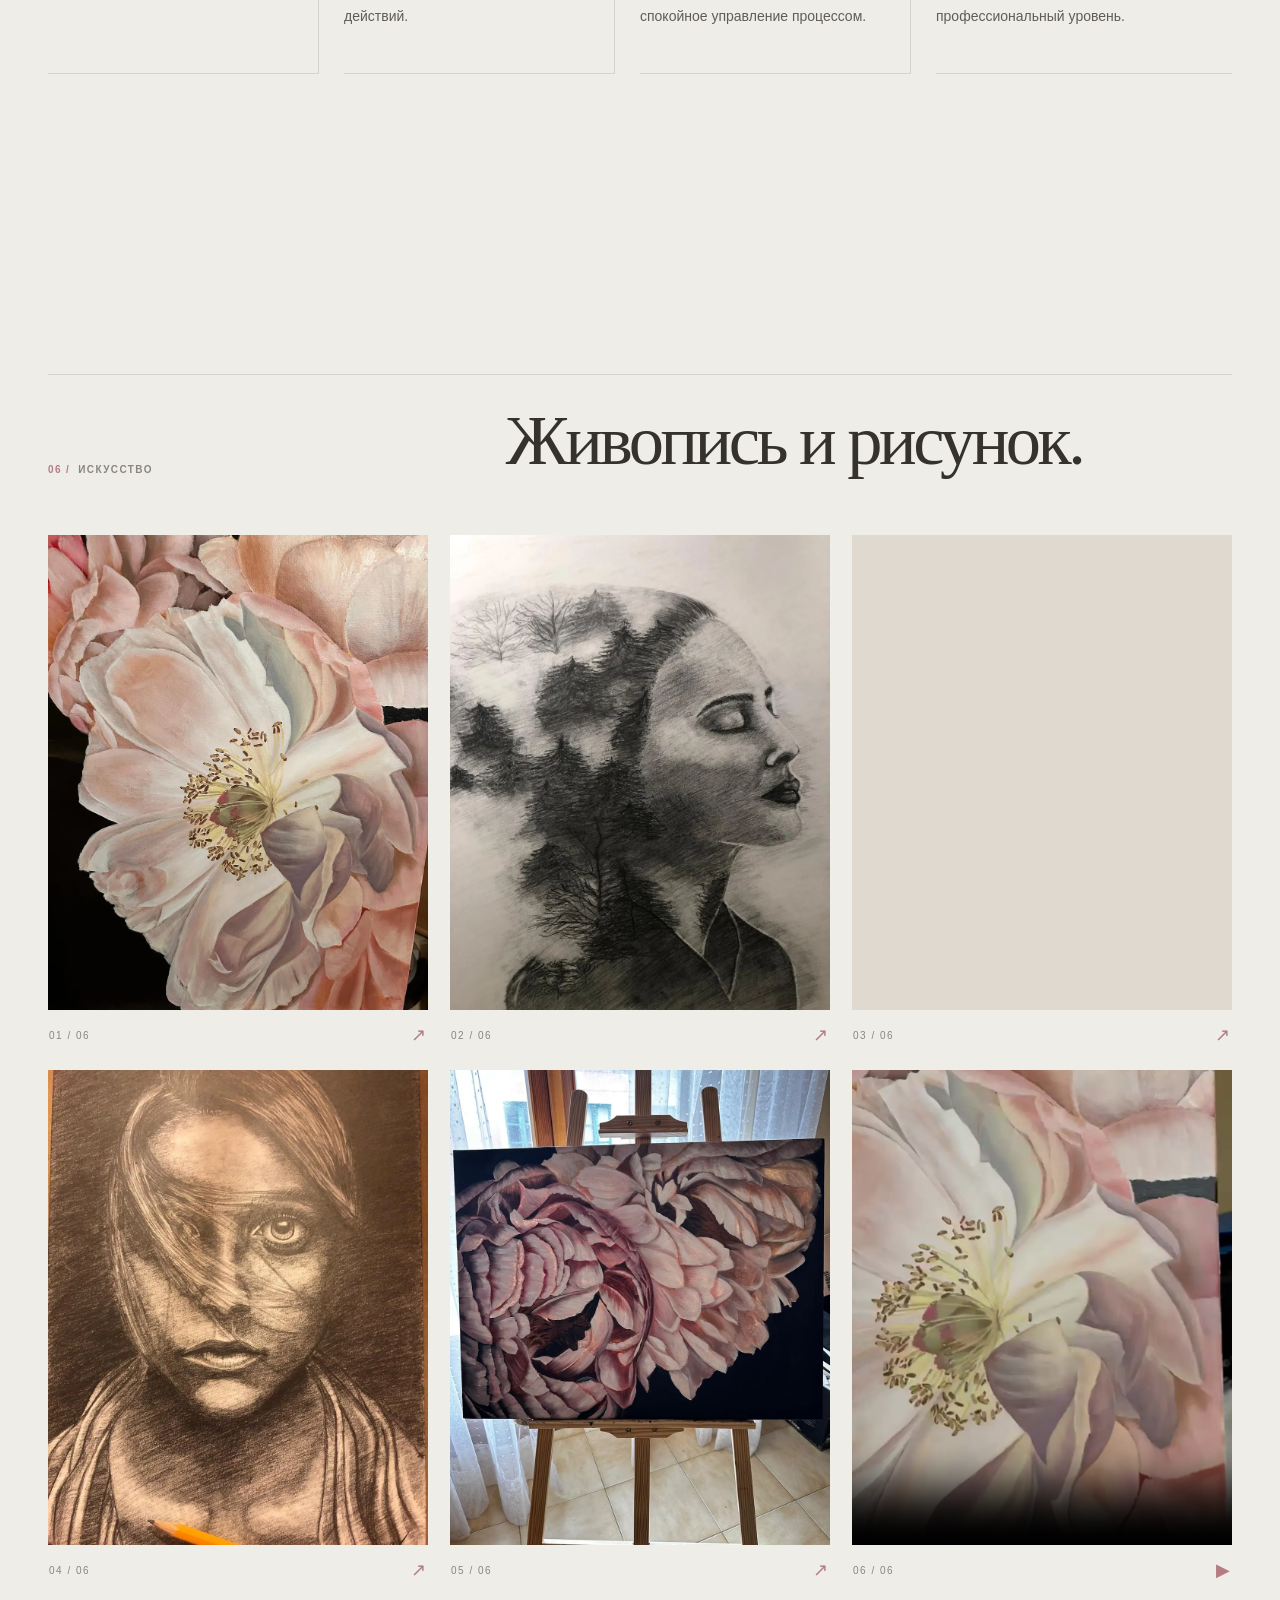
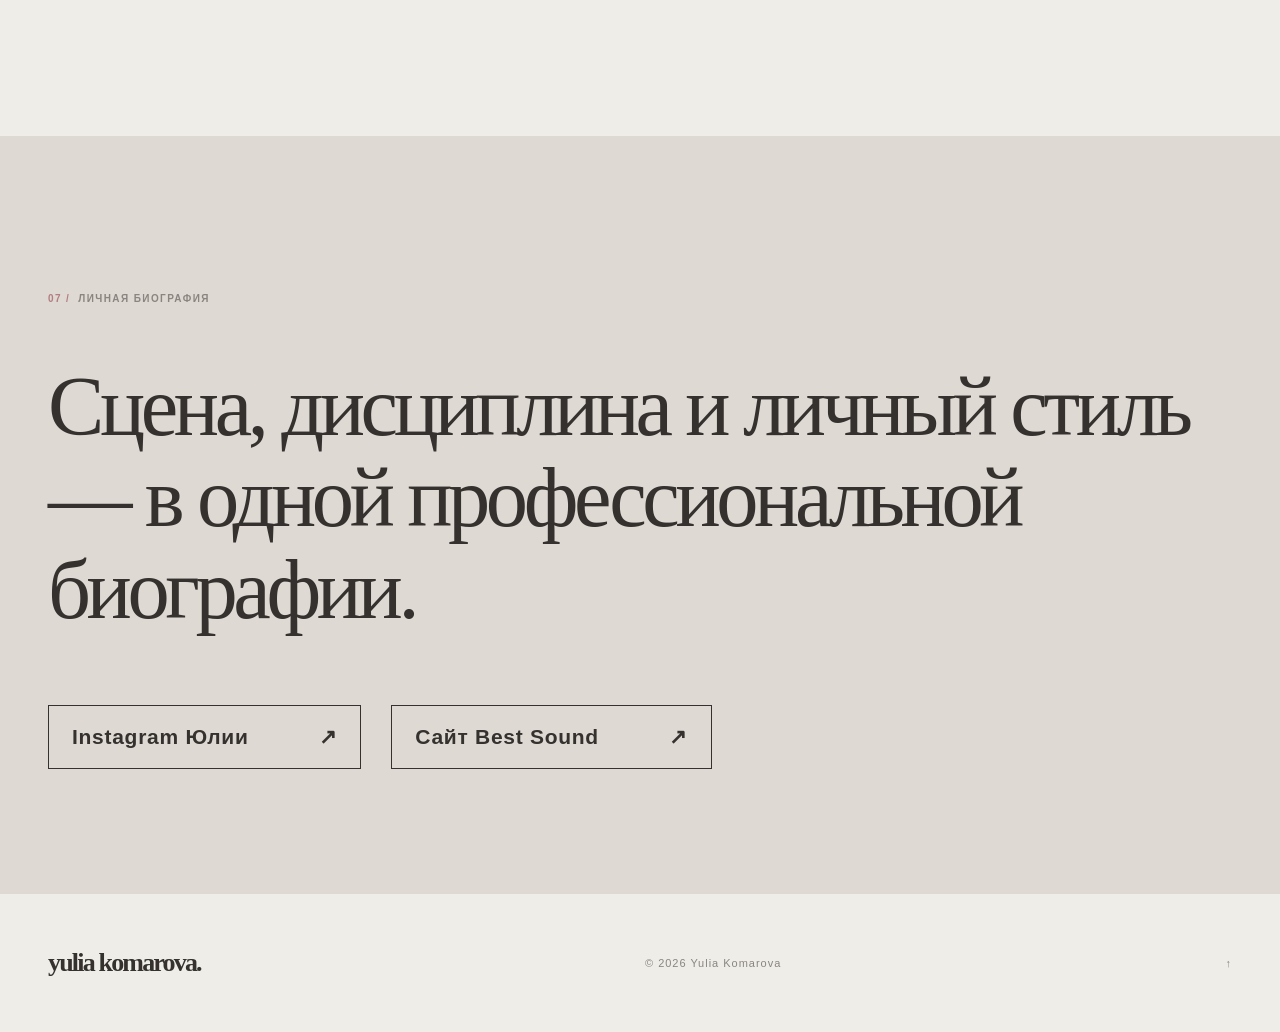
==== commit 6c6910f9: "Add lightbox, mobile language chooser, German navigation and rich social SEO" ====
--- a/index.html
+++ b/index.html
@@ -5,12 +5,37 @@
   <meta name="viewport" content="width=device-width, initial-scale=1">
   <meta name="color-scheme" content="light">
   <meta name="theme-color" content="#eeede8">
-  <meta name="description" content="Юлия Комарова — организатор концертов и представитель агентства Best Sound.">
+  <meta name="description" content="Юлия Комарова — организатор концертов Best Sound, живопись и плавание.">
+  <meta name="site-root" content="https://denis7kom.github.io/yulia-komarova/">
+  <link rel="canonical" href="https://denis7kom.github.io/yulia-komarova/">
+  <link rel="alternate" hreflang="ru" href="https://denis7kom.github.io/yulia-komarova/">
+  <link rel="alternate" hreflang="en" href="https://denis7kom.github.io/yulia-komarova/en/">
+  <link rel="alternate" hreflang="it" href="https://denis7kom.github.io/yulia-komarova/it/">
+  <link rel="alternate" hreflang="de" href="https://denis7kom.github.io/yulia-komarova/de/">
+  <link rel="alternate" hreflang="x-default" href="https://denis7kom.github.io/yulia-komarova/">
+  <meta property="og:type" content="profile">
+  <meta property="og:site_name" content="Yulia Komarova">
+  <meta property="og:locale" content="ru_RU">
+  <meta property="og:locale:alternate" content="en_US">
+  <meta property="og:locale:alternate" content="it_IT">
+  <meta property="og:locale:alternate" content="de_DE">
+  <meta property="og:url" content="https://denis7kom.github.io/yulia-komarova/">
+  <meta property="og:title" content="Yulia Komarova — Best Sound">
+  <meta property="og:description" content="Юлия Комарова — организатор концертов Best Sound, живопись и плавание.">
+  <meta property="og:image" content="https://denis7kom.github.io/yulia-komarova/assets/img/portrait.webp">
+  <meta property="og:image:alt" content="Юлия Комарова — портрет">
+  <meta name="twitter:card" content="summary_large_image">
+  <meta name="twitter:title" content="Yulia Komarova — Best Sound">
+  <meta name="twitter:description" content="Юлия Комарова — организатор концертов Best Sound, живопись и плавание.">
+  <meta name="twitter:image" content="https://denis7kom.github.io/yulia-komarova/assets/img/portrait.webp">
+  <script type="application/ld+json">
+  {"@context":"https://schema.org","@type":"Person","name":"Yulia Komarova","url":"https://denis7kom.github.io/yulia-komarova/","description":"Концертный организатор, представитель Best Sound, увлекается живописью и плаванием.","sameAs":["https://www.instagram.com/best.julia/"],"worksFor":{"@type":"Organization","name":"Best Sound","url":"https://sound-agency.ru/"}}
+  </script>
   <title>Yulia Komarova — Best Sound</title>
   <link rel="icon" href="./favicon.svg?v=2" type="image/svg+xml">
   <link rel="preload" href="./assets/img/portrait.webp" as="image" type="image/webp">
-  <link rel="stylesheet" href="./assets/css/editorial.css?v=20261020-swim2">
-  <script src="./assets/js/app.js" defer></script>
+  <link rel="stylesheet" href="./assets/css/editorial.css?v=20261020-finish1">
+  <script src="./assets/js/app.js?v=20261020-finish1" defer></script>
 </head>
 <body>
   <div class="scroll-progress" aria-hidden="true"><span></span></div>
@@ -26,6 +51,7 @@
         <a href="#about" data-i18n="navProfile">Биография</a>
         <a href="#agency">Best Sound</a>
         <a href="#signature" data-i18n="navSignature">Подход</a>
+        <a href="#artworks" data-i18n="artMenu">Живопись</a>
         <a href="#turnkey" data-i18n="navEvents">События</a>
       </nav>
       <div class="header-actions">
@@ -35,7 +61,15 @@
           <button class="lang-btn" data-lang-switch="en" type="button" aria-pressed="false">EN</button>
           <span aria-hidden="true">/</span>
           <button class="lang-btn" data-lang-switch="it" type="button" aria-pressed="false">IT</button>
+          <span aria-hidden="true">/</span>
+          <button class="lang-btn" data-lang-switch="de" type="button" aria-pressed="false">DE</button>
         </div>
+        <select class="language-mobile" data-lang-select aria-label="Выбор языка" data-i18n-attr="aria-label:languageSelector">
+          <option value="ru">RU</option>
+          <option value="en">EN</option>
+          <option value="it">IT</option>
+          <option value="de">DE</option>
+        </select>
         <button class="command-btn" type="button" data-command-open data-i18n-attr="aria-label:commandLabel" aria-label="Открыть меню"><span data-i18n="commandButton">Меню</span><span class="menu-symbol" aria-hidden="true">↗</span></button>
       </div>
     </div>
@@ -51,7 +85,7 @@
           <a class="editorial-link" href="#about"><span data-i18n="navProfile">Биография</span><span aria-hidden="true">↗</span></a>
         </div>
         <figure class="hero-photo reveal">
-          <img src="./assets/img/portrait.webp" alt="Юлия Комарова — портрет" width="1024" height="1536" fetchpriority="high" decoding="async">
+          <img src="./assets/img/portrait.webp" alt="Юлия Комарова — портрет" data-i18n-attr="alt:heroPhotoAlt" width="1024" height="1536" fetchpriority="high" decoding="async">
           <figcaption><span>YULIA KOMAROVA / 01</span><span>001 — BEST SOUND</span></figcaption>
         </figure>
       </div>
@@ -81,7 +115,7 @@
     </section>
 
     <section class="editorial-feature feature-agency" id="agency" aria-labelledby="agency-title">
-      <div class="feature-photo reveal"><img src="./assets/img/backstage.webp" alt="Юлия Комарова во время подготовки мероприятия" width="960" height="1280" loading="lazy" decoding="async"><span class="image-index">02 / BEST SOUND</span></div>
+      <div class="feature-photo reveal"><img src="./assets/img/backstage.webp" alt="Юлия Комарова во время подготовки мероприятия" data-i18n-attr="alt:backstagePhotoAlt" width="960" height="1280" loading="lazy" decoding="async"><span class="image-index">02 / BEST SOUND</span></div>
       <div class="feature-content reveal"><div class="section-meta"><span>03 /</span><span>BEST SOUND</span></div><h2 id="agency-title" data-i18n="cardAgencyTitle">Представитель агентства Best Sound</h2><p data-i18n="cardConcertsText">Её деятельность связана с организацией концертных событий, гастрольной логикой, работой с площадкой, командой и бэкстейдж-процессами.</p><p class="secondary-copy" data-i18n="cardProjectsText">В профессиональном контексте Best Sound представлены Alessandro Safina, Joe Lynn Turner и концертные направления по России и странам СНГ.</p><a class="editorial-link" href="https://sound-agency.ru/" target="_blank" rel="noopener noreferrer"><span>Best Sound</span><span aria-hidden="true">↗</span></a></div>
     </section>
 
@@ -89,7 +123,7 @@
 
     <section class="editorial-feature feature-sport" aria-labelledby="sport-title">
       <div class="feature-content reveal"><div class="section-meta"><span>04 /</span><span>SwimCup</span></div><h2 id="sport-title" data-i18n="cardSportTitle">Плавание и дисциплина</h2><p data-i18n="cardSportText">Юлия неоднократно участвовала в соревнованиях по плаванию в России и Италии, становилась призёром разных стартов, а в 2024 году выступила на международном SwimCup и вошла в топ-5. Спорт сформировал в ней выдержку, темп и способность работать на результат.</p><div class="editorial-score"><span>TOP</span><strong>05</strong><span>SWIMCUP / 2024</span></div></div>
-      <div class="feature-photo reveal"><img src="./assets/img/swimcup.webp" alt="Юлия Комарова с наградой SwimCup" width="960" height="1280" loading="lazy" decoding="async"><span class="image-index">03 / SWIMCUP — 2024</span></div>
+      <div class="feature-photo reveal"><img src="./assets/img/swimcup.webp" alt="Юлия Комарова с наградой SwimCup" data-i18n-attr="alt:swimCupPhotoAlt" width="960" height="1280" loading="lazy" decoding="async"><span class="image-index">03 / SWIMCUP — 2024</span></div>
     </section>
 
     <section class="swim-film" aria-labelledby="swim-film-title">
@@ -131,31 +165,31 @@
       </div>
       <div class="artworks-grid">
         <figure class="artwork-item reveal">
-          <a class="artwork-image" href="./assets/img/art-flower-study.webp" target="_blank" rel="noopener noreferrer" aria-label="1 / 06">
+          <a class="artwork-image" href="./assets/img/art-flower-study.webp" target="_blank" rel="noopener noreferrer" >
             <img src="./assets/img/art-flower-study.webp" alt="" data-i18n-attr="alt:artAltFlowerStudy" loading="lazy" decoding="async" width="1000" height="1333">
           </a>
           <figcaption><span>01 / 06</span><span aria-hidden="true">↗</span></figcaption>
         </figure>
         <figure class="artwork-item reveal">
-          <a class="artwork-image" href="./assets/img/art-forest-portrait.webp" target="_blank" rel="noopener noreferrer" aria-label="2 / 06">
+          <a class="artwork-image" href="./assets/img/art-forest-portrait.webp" target="_blank" rel="noopener noreferrer" >
             <img src="./assets/img/art-forest-portrait.webp" alt="" data-i18n-attr="alt:artAltForest" loading="lazy" decoding="async" width="1000" height="1333">
           </a>
           <figcaption><span>02 / 06</span><span aria-hidden="true">↗</span></figcaption>
         </figure>
         <figure class="artwork-item reveal">
-          <a class="artwork-image" href="./assets/img/art-expression.webp" target="_blank" rel="noopener noreferrer" aria-label="3 / 06">
+          <a class="artwork-image" href="./assets/img/art-expression.webp" target="_blank" rel="noopener noreferrer" >
             <img src="./assets/img/art-expression.webp" alt="" data-i18n-attr="alt:artAltExpression" loading="lazy" decoding="async" width="1000" height="1333">
           </a>
           <figcaption><span>03 / 06</span><span aria-hidden="true">↗</span></figcaption>
         </figure>
         <figure class="artwork-item reveal">
-          <a class="artwork-image" href="./assets/img/art-charcoal-portrait.webp" target="_blank" rel="noopener noreferrer" aria-label="4 / 06">
+          <a class="artwork-image" href="./assets/img/art-charcoal-portrait.webp" target="_blank" rel="noopener noreferrer" >
             <img src="./assets/img/art-charcoal-portrait.webp" alt="" data-i18n-attr="alt:artAltCharcoal" loading="lazy" decoding="async" width="1000" height="1333">
           </a>
           <figcaption><span>04 / 06</span><span aria-hidden="true">↗</span></figcaption>
         </figure>
         <figure class="artwork-item reveal">
-          <a class="artwork-image" href="./assets/img/art-floral-painting.webp" target="_blank" rel="noopener noreferrer" aria-label="5 / 06">
+          <a class="artwork-image" href="./assets/img/art-floral-painting.webp" target="_blank" rel="noopener noreferrer" >
             <img src="./assets/img/art-floral-painting.webp" alt="" data-i18n-attr="alt:artAltFloral" loading="lazy" decoding="async" width="1000" height="1333">
           </a>
           <figcaption><span>05 / 06</span><span aria-hidden="true">↗</span></figcaption>
@@ -172,11 +206,23 @@
       </div>
     </section>
 
-    <section class="closing" aria-labelledby="closing-title"><div class="section-shell closing-inner reveal"><div class="section-meta"><span>07 /</span><span data-i18n="finalEyebrow">Личная биография</span></div><h2 id="closing-title" data-i18n="finalTitle">Сцена, дисциплина и личный стиль — в одной профессиональной биографии.</h2><div class="closing-actions"><a href="https://www.instagram.com/best.julia/" target="_blank" rel="noopener noreferrer">Instagram <span>↗</span></a><a href="https://sound-agency.ru/" target="_blank" rel="noopener noreferrer">Best Sound <span>↗</span></a></div></div></section>
+    <section class="closing" aria-labelledby="closing-title"><div class="section-shell closing-inner reveal"><div class="section-meta"><span>07 /</span><span data-i18n="finalEyebrow">Личная биография</span></div><h2 id="closing-title" data-i18n="finalTitle">Сцена, дисциплина и личный стиль — в одной профессиональной биографии.</h2><div class="closing-actions"><a href="https://www.instagram.com/best.julia/" target="_blank" rel="noopener noreferrer"><span data-i18n="contactInstagram">Instagram Юлии</span><span aria-hidden="true">↗</span></a><a href="https://sound-agency.ru/" target="_blank" rel="noopener noreferrer"><span data-i18n="contactAgency">Сайт Best Sound</span><span aria-hidden="true">↗</span></a></div></div></section>
   </main>
 
-  <footer class="site-footer section-shell"><a class="footer-wordmark" href="#top">yulia komarova.</a><span>© 2026 Yulia Komarova</span><a href="#top" aria-label="Back to top">↑</a></footer>
+  <footer class="site-footer section-shell"><a class="footer-wordmark" href="#top">yulia komarova.</a><span>© 2026 Yulia Komarova</span><a href="#top" aria-label="Наверх" data-i18n-attr="aria-label:backToTop">↑</a></footer>
 
   <dialog class="command-dialog" data-command-dialog><form method="dialog"><div class="dialog-top"><strong data-i18n="dialogTitle">Быстрые действия</strong><button type="submit" aria-label="Закрыть" data-i18n-attr="aria-label:closeLabel">×</button></div><a href="#about" data-i18n="navProfile">Биография</a><a href="#signature" data-i18n="navSignature">Подход</a><a href="#agency">Best Sound</a><a href="#artworks" data-i18n="artMenu">Живопись</a><a href="#turnkey" data-i18n="dialogEvent">Организация мероприятия</a><a href="https://www.instagram.com/best.julia/" target="_blank" rel="noopener noreferrer">Instagram ↗</a></form></dialog>
+  <dialog class="art-lightbox" data-art-lightbox aria-label="Галерея работ Юлии" data-i18n-attr="aria-label:artLightboxLabel">
+    <div class="art-lightbox-toolbar">
+      <span data-art-counter aria-live="polite">01 / 05</span>
+      <button class="art-lightbox-close" type="button" data-art-close aria-label="Закрыть просмотр" data-i18n-attr="aria-label:lightboxClose">×</button>
+    </div>
+    <div class="art-lightbox-stage"><img src="" alt="" data-art-lightbox-image></div>
+    <div class="art-lightbox-controls">
+      <button type="button" data-art-prev aria-label="Предыдущая работа" data-i18n-attr="aria-label:lightboxPrev">←</button>
+      <span>YULIA KOMAROVA / ARTWORK</span>
+      <button type="button" data-art-next aria-label="Следующая работа" data-i18n-attr="aria-label:lightboxNext">→</button>
+    </div>
+  </dialog>
 </body>
 </html>
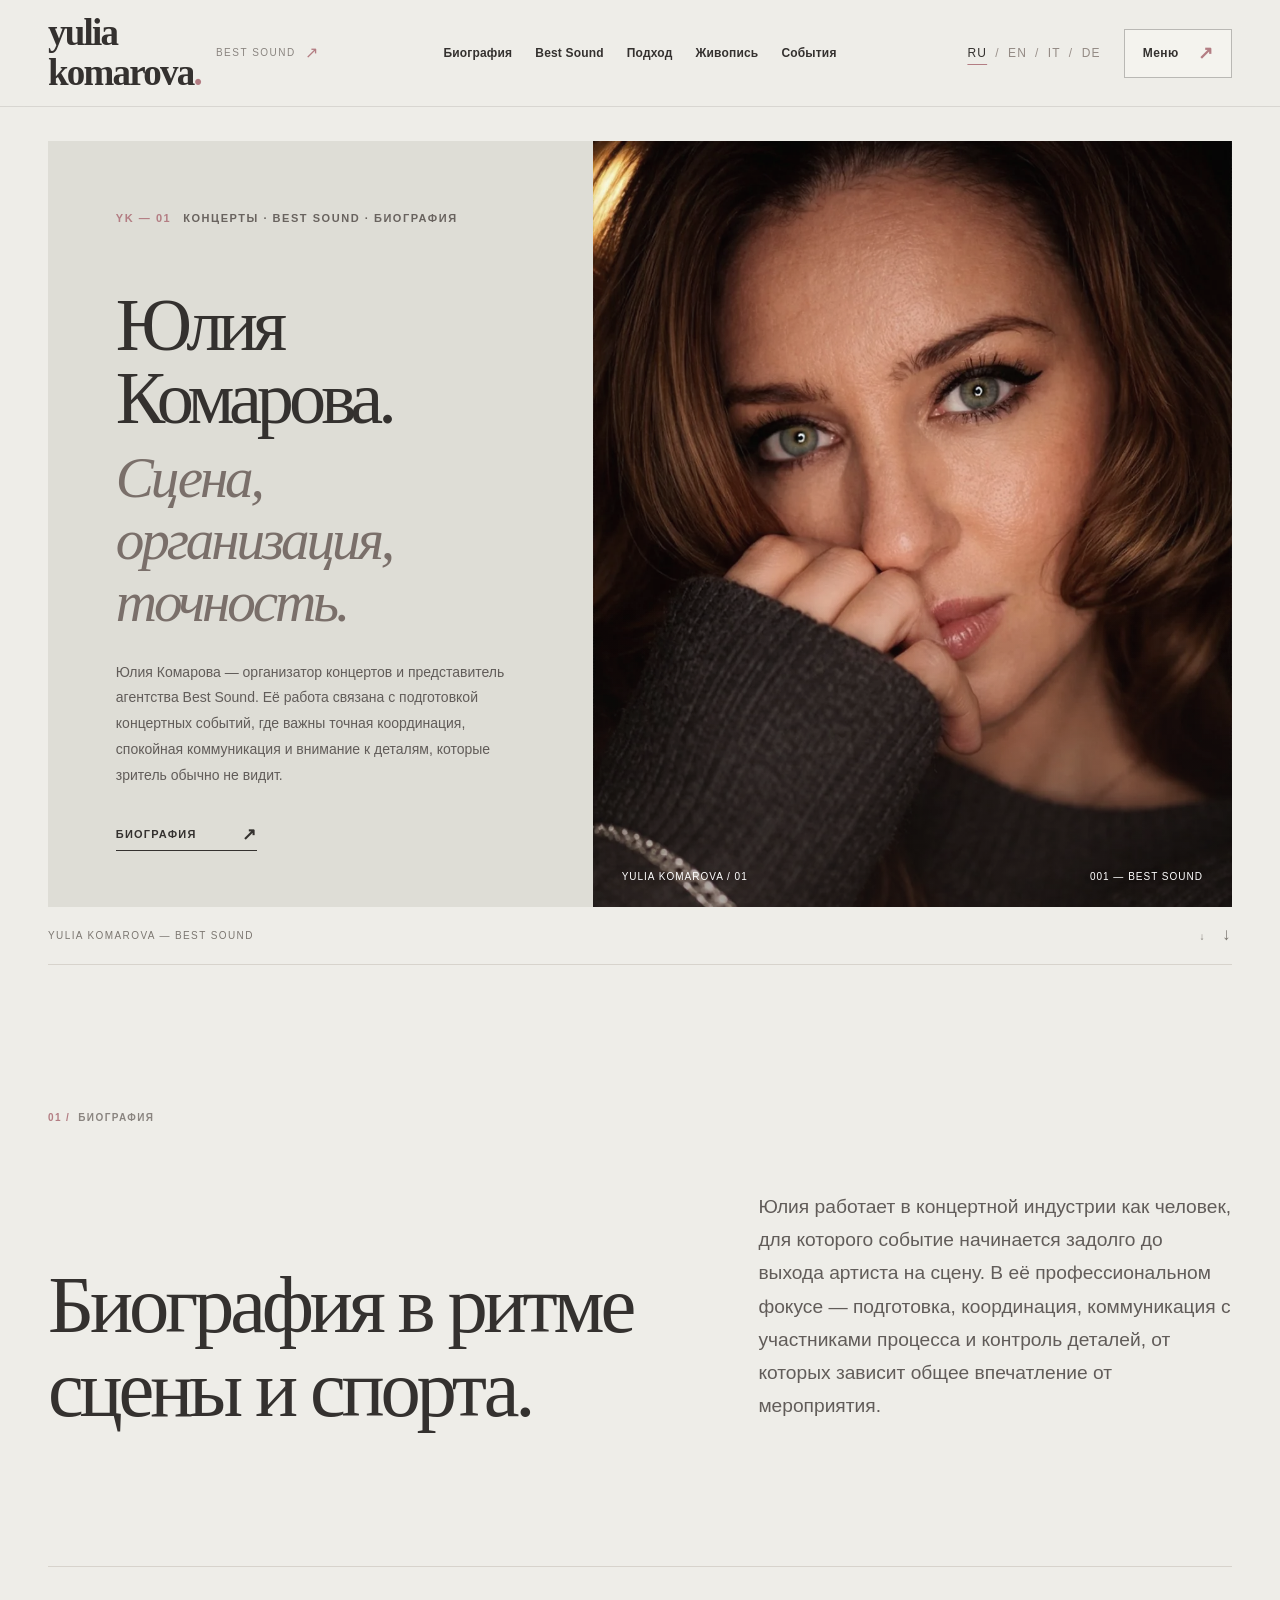
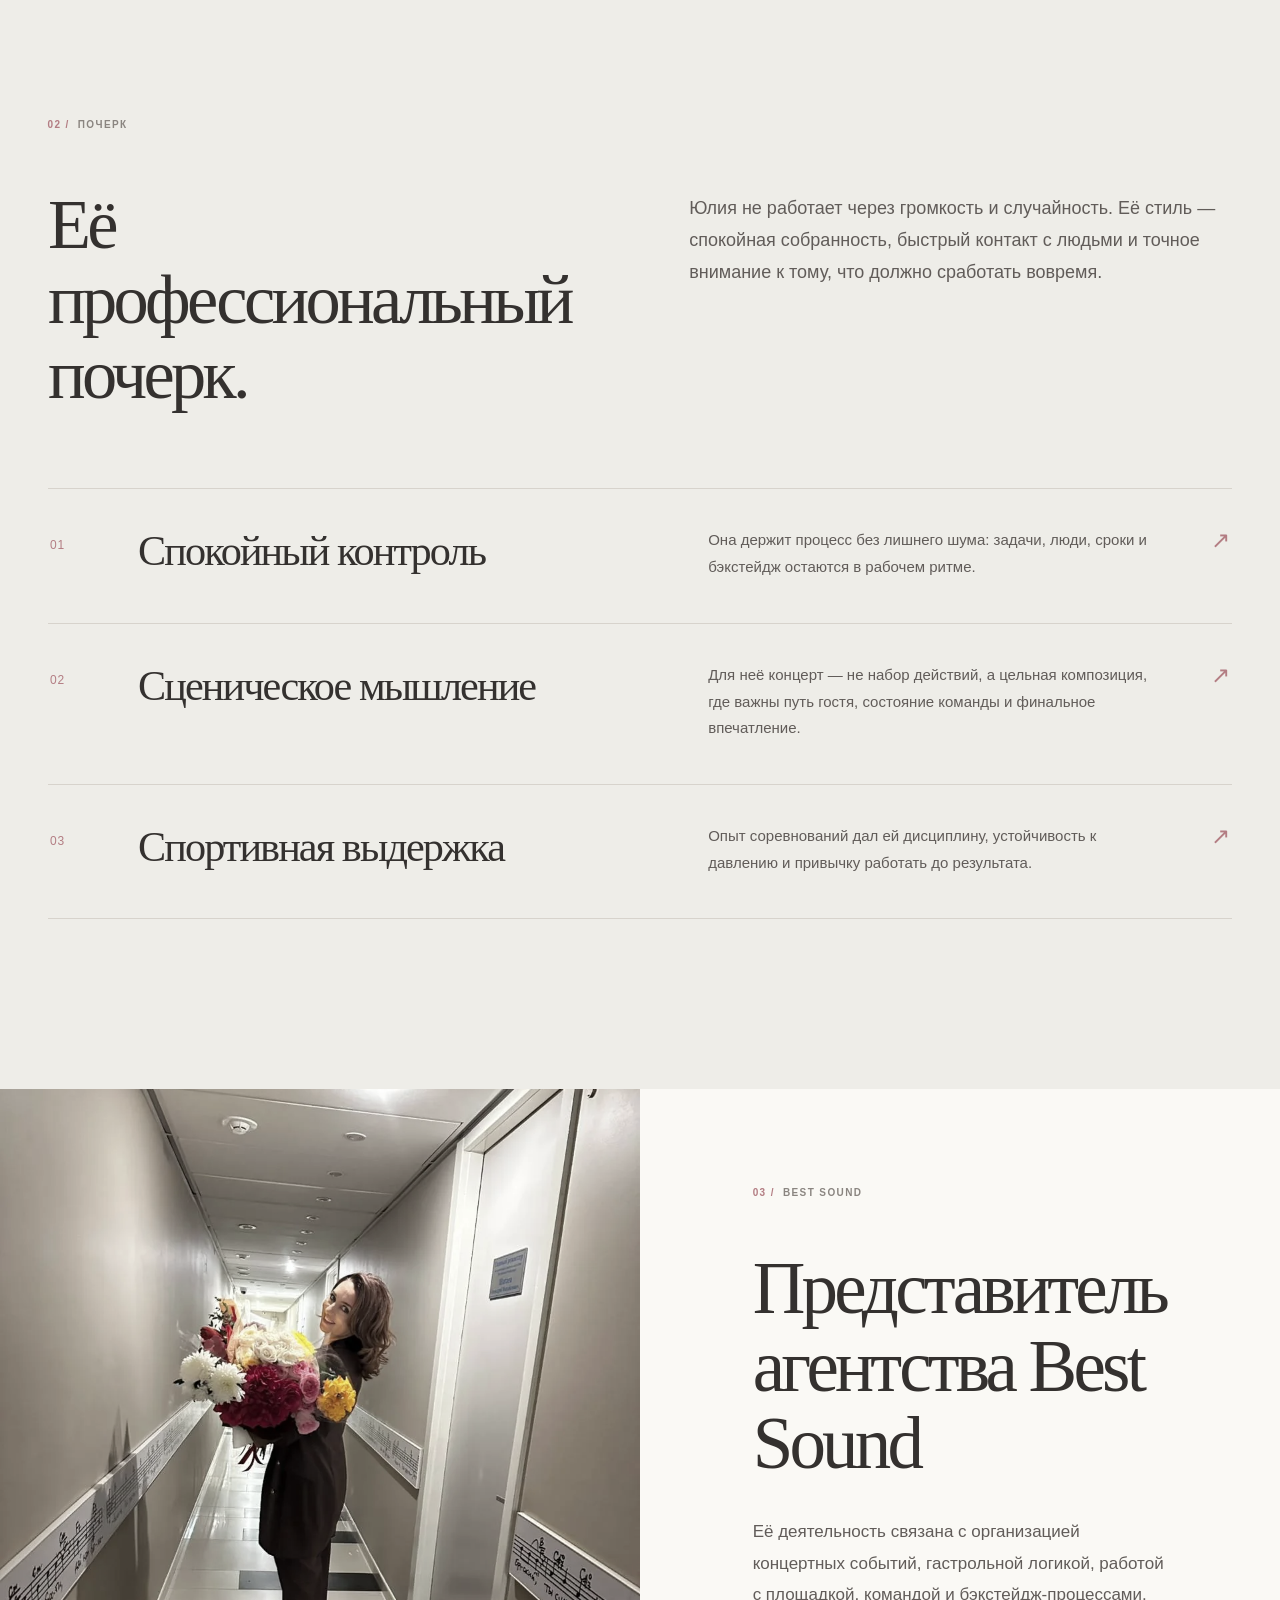
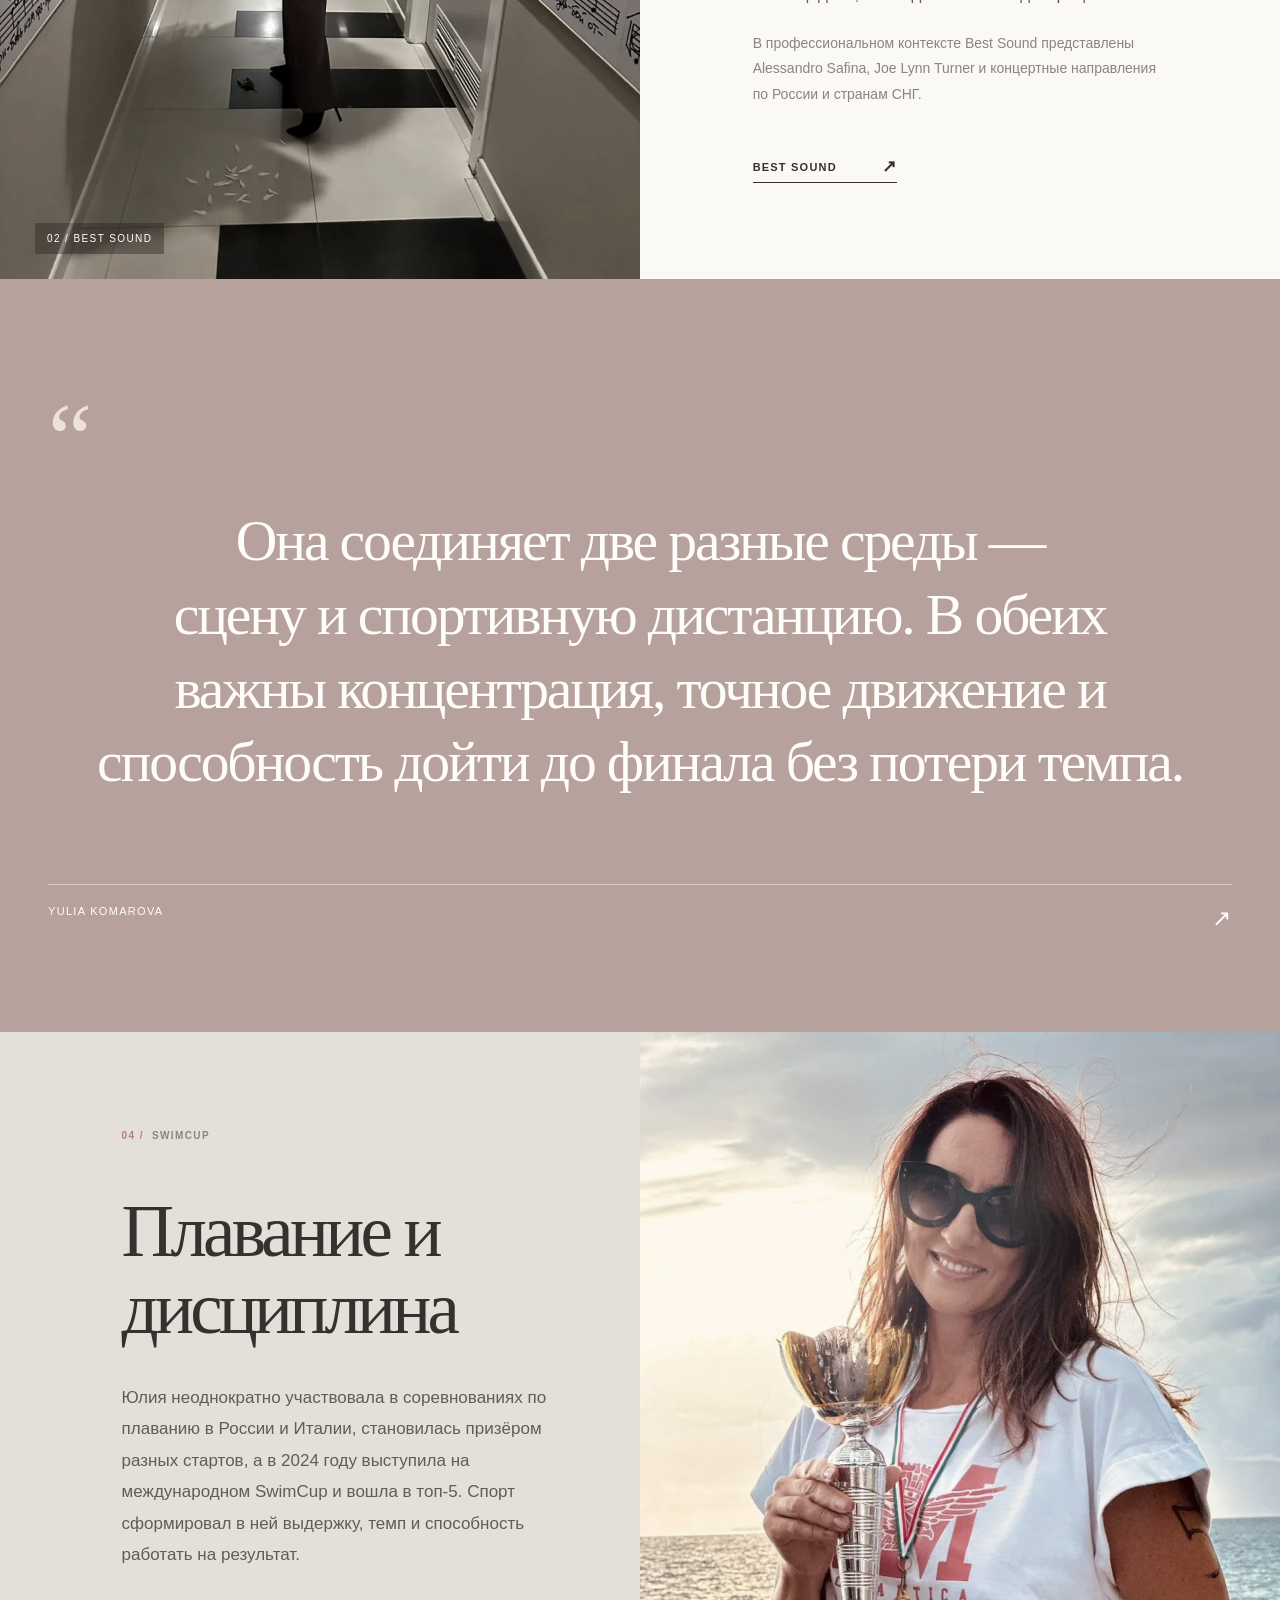
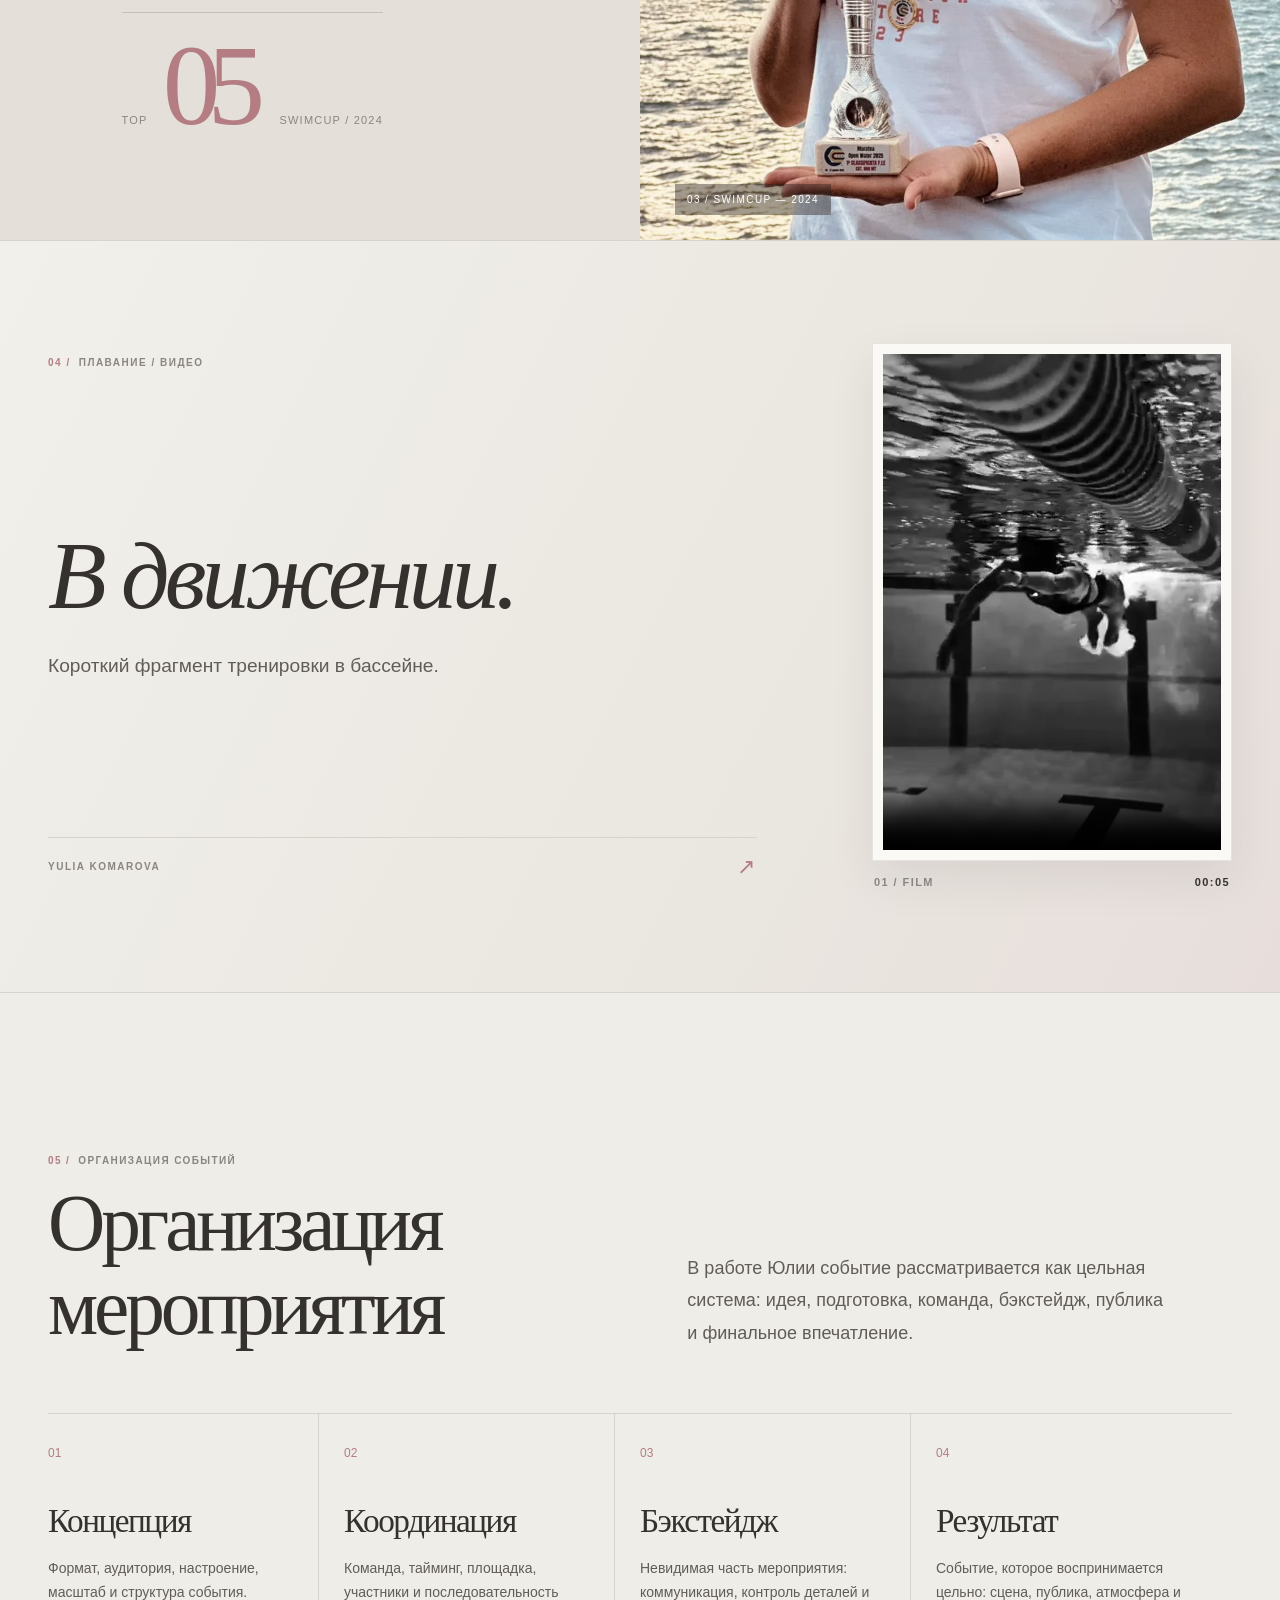
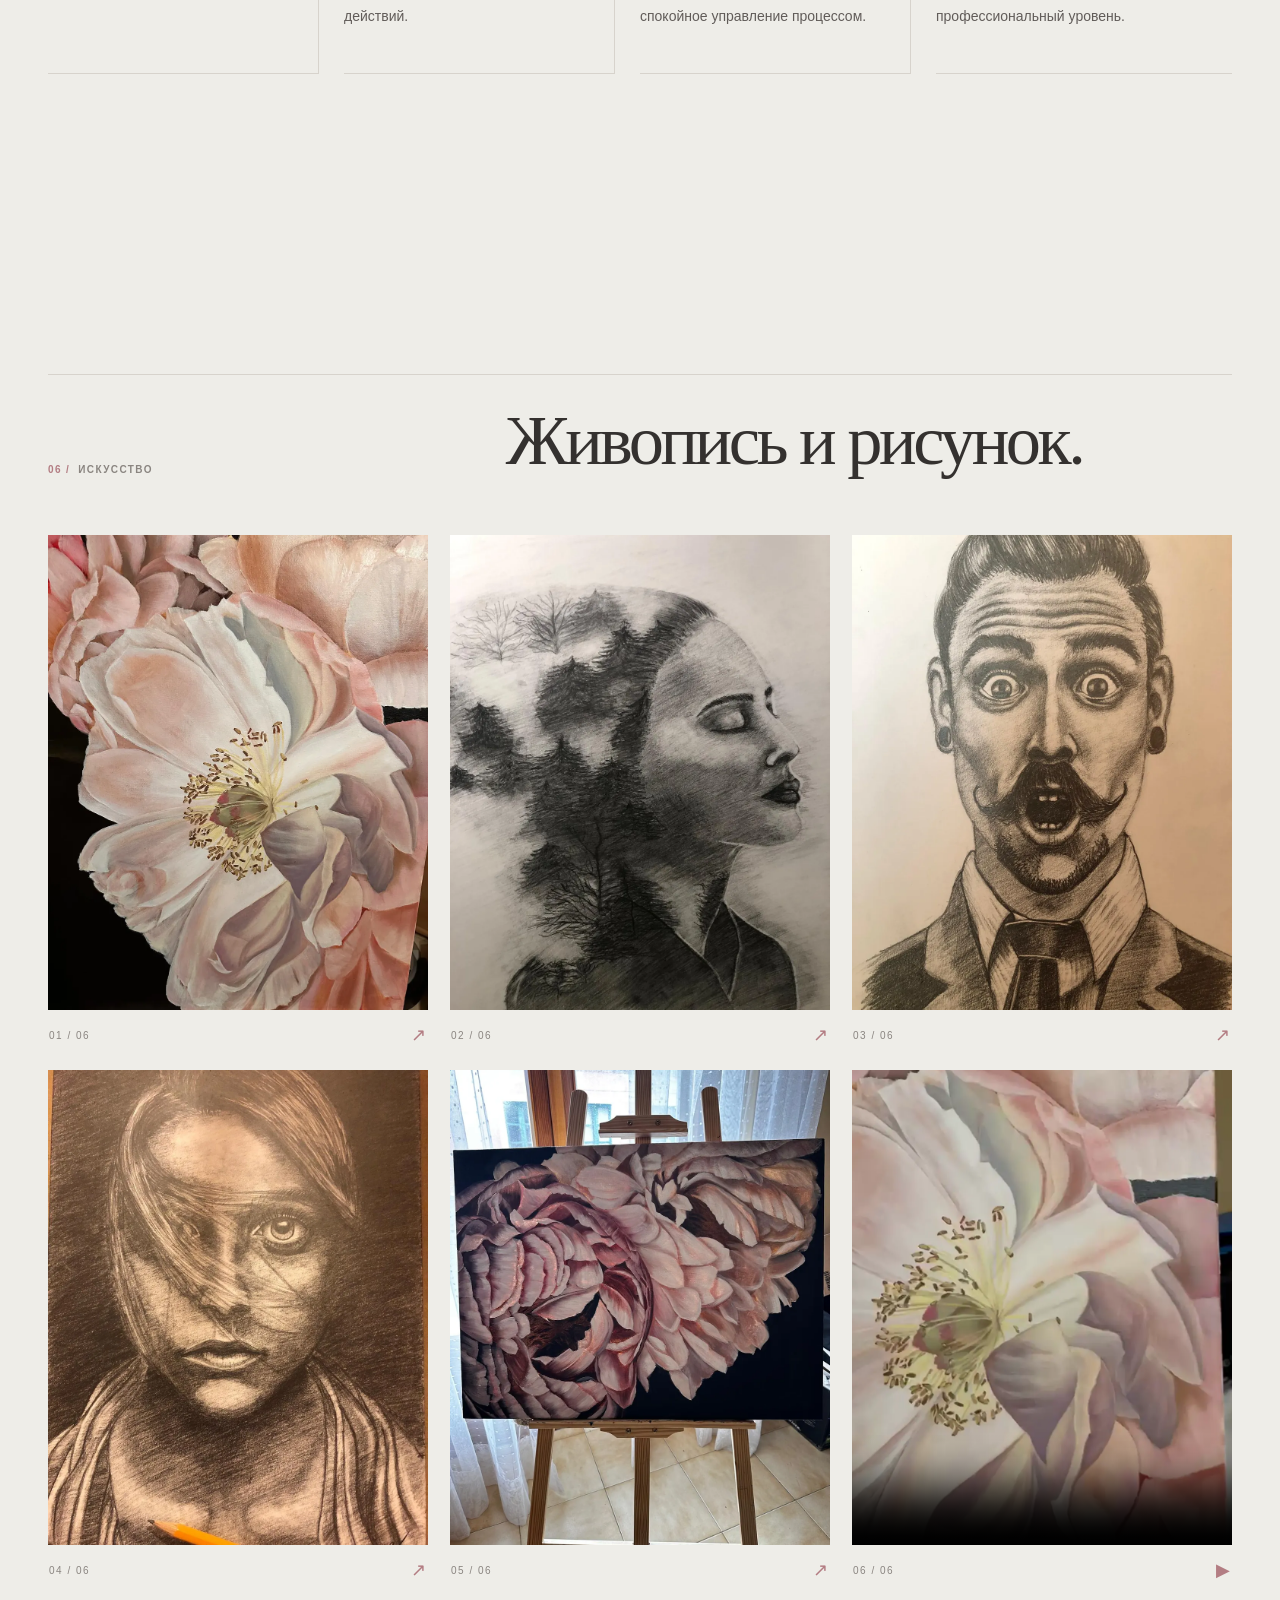
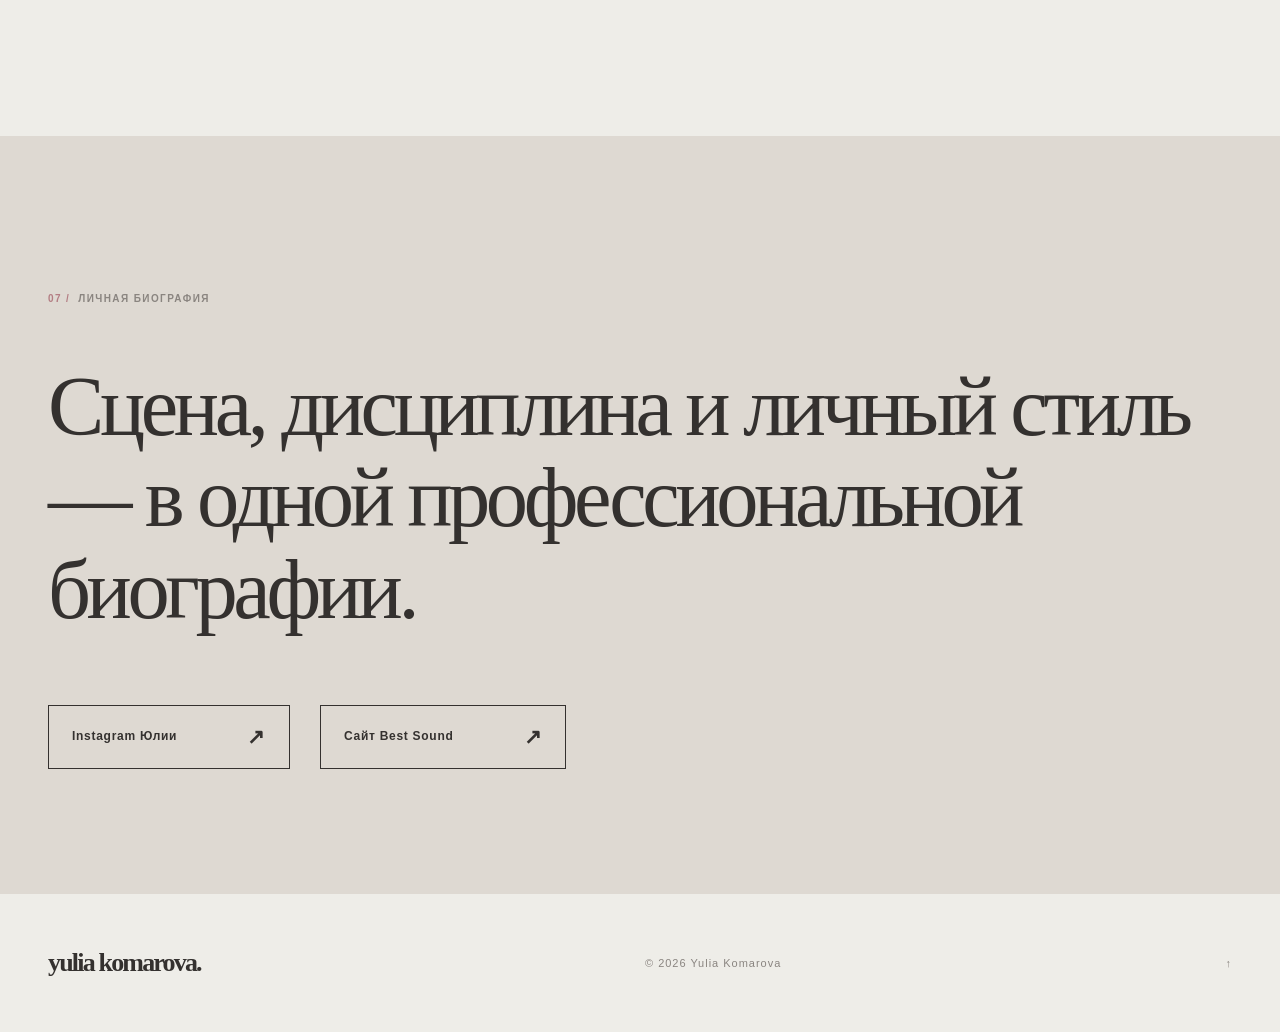
==== commit e84ca853: "Pretranslate Russian content and improve non-JavaScript accessibility" ====
--- a/index.html
+++ b/index.html
@@ -5,7 +5,7 @@
   <meta name="viewport" content="width=device-width, initial-scale=1">
   <meta name="color-scheme" content="light">
   <meta name="theme-color" content="#eeede8">
-  <meta name="description" content="Юлия Комарова — организатор концертов Best Sound, живопись и плавание.">
+  <meta name="description" content="Юлия Комарова — организация концертов Best Sound, живопись, плавание и профессиональная биография.">
   <meta name="site-root" content="https://denis7kom.github.io/yulia-komarova/">
   <link rel="canonical" href="https://denis7kom.github.io/yulia-komarova/">
   <link rel="alternate" hreflang="ru" href="https://denis7kom.github.io/yulia-komarova/">
@@ -21,12 +21,12 @@
   <meta property="og:locale:alternate" content="de_DE">
   <meta property="og:url" content="https://denis7kom.github.io/yulia-komarova/">
   <meta property="og:title" content="Yulia Komarova — Best Sound">
-  <meta property="og:description" content="Юлия Комарова — организатор концертов Best Sound, живопись и плавание.">
+  <meta property="og:description" content="Юлия Комарова — организация концертов Best Sound, живопись, плавание и профессиональная биография.">
   <meta property="og:image" content="https://denis7kom.github.io/yulia-komarova/assets/img/portrait.webp">
   <meta property="og:image:alt" content="Юлия Комарова — портрет">
   <meta name="twitter:card" content="summary_large_image">
   <meta name="twitter:title" content="Yulia Komarova — Best Sound">
-  <meta name="twitter:description" content="Юлия Комарова — организатор концертов Best Sound, живопись и плавание.">
+  <meta name="twitter:description" content="Юлия Комарова — организация концертов Best Sound, живопись, плавание и профессиональная биография.">
   <meta name="twitter:image" content="https://denis7kom.github.io/yulia-komarova/assets/img/portrait.webp">
   <script type="application/ld+json">
   {"@context":"https://schema.org","@type":"Person","name":"Yulia Komarova","url":"https://denis7kom.github.io/yulia-komarova/","description":"Концертный организатор, представитель Best Sound, увлекается живописью и плаванием.","sameAs":["https://www.instagram.com/best.julia/"],"worksFor":{"@type":"Organization","name":"Best Sound","url":"https://sound-agency.ru/"}}
@@ -65,7 +65,7 @@
           <button class="lang-btn" data-lang-switch="de" type="button" aria-pressed="false">DE</button>
         </div>
         <select class="language-mobile" data-lang-select aria-label="Выбор языка" data-i18n-attr="aria-label:languageSelector">
-          <option value="ru">RU</option>
+          <option value="ru" selected>RU</option>
           <option value="en">EN</option>
           <option value="it">IT</option>
           <option value="de">DE</option>
@@ -138,7 +138,7 @@
         </div>
         <figure class="swim-film-visual reveal">
           <div class="swim-film-frame">
-            <video controls playsinline preload="metadata" poster="./assets/img/swimming-in-motion-poster.webp" aria-label="Юлия во время плавания" data-i18n-attr="aria-label:swimFilmAria">
+            <video controls playsinline preload="metadata" poster="./assets/img/swimming-in-motion-poster.webp" aria-label="Юлия во время плавания в бассейне" data-i18n-attr="aria-label:swimFilmAria">
               <source src="./assets/img/swimming-in-motion.mp4" type="video/mp4">
               <span data-i18n="swimFilmFallback">Ваш браузер не поддерживает воспроизведение видео.</span>
             </video>
@@ -166,37 +166,37 @@
       <div class="artworks-grid">
         <figure class="artwork-item reveal">
           <a class="artwork-image" href="./assets/img/art-flower-study.webp" target="_blank" rel="noopener noreferrer" >
-            <img src="./assets/img/art-flower-study.webp" alt="" data-i18n-attr="alt:artAltFlowerStudy" loading="lazy" decoding="async" width="1000" height="1333">
+            <img src="./assets/img/art-flower-study.webp" alt="Цветочная живопись Юлии, деталь розовых лепестков" data-i18n-attr="alt:artAltFlowerStudy" loading="lazy" decoding="async" width="1000" height="1333">
           </a>
           <figcaption><span>01 / 06</span><span aria-hidden="true">↗</span></figcaption>
         </figure>
         <figure class="artwork-item reveal">
           <a class="artwork-image" href="./assets/img/art-forest-portrait.webp" target="_blank" rel="noopener noreferrer" >
-            <img src="./assets/img/art-forest-portrait.webp" alt="" data-i18n-attr="alt:artAltForest" loading="lazy" decoding="async" width="1000" height="1333">
+            <img src="./assets/img/art-forest-portrait.webp" alt="Графический женский портрет с лесным пейзажем" data-i18n-attr="alt:artAltForest" loading="lazy" decoding="async" width="1000" height="1333">
           </a>
           <figcaption><span>02 / 06</span><span aria-hidden="true">↗</span></figcaption>
         </figure>
         <figure class="artwork-item reveal">
           <a class="artwork-image" href="./assets/img/art-expression.webp" target="_blank" rel="noopener noreferrer" >
-            <img src="./assets/img/art-expression.webp" alt="" data-i18n-attr="alt:artAltExpression" loading="lazy" decoding="async" width="1000" height="1333">
+            <img src="./assets/img/art-expression.webp" alt="Графический портрет мужчины с усами" data-i18n-attr="alt:artAltExpression" loading="lazy" decoding="async" width="1000" height="1333">
           </a>
           <figcaption><span>03 / 06</span><span aria-hidden="true">↗</span></figcaption>
         </figure>
         <figure class="artwork-item reveal">
           <a class="artwork-image" href="./assets/img/art-charcoal-portrait.webp" target="_blank" rel="noopener noreferrer" >
-            <img src="./assets/img/art-charcoal-portrait.webp" alt="" data-i18n-attr="alt:artAltCharcoal" loading="lazy" decoding="async" width="1000" height="1333">
+            <img src="./assets/img/art-charcoal-portrait.webp" alt="Женский портрет, рисунок углём" data-i18n-attr="alt:artAltCharcoal" loading="lazy" decoding="async" width="1000" height="1333">
           </a>
           <figcaption><span>04 / 06</span><span aria-hidden="true">↗</span></figcaption>
         </figure>
         <figure class="artwork-item reveal">
           <a class="artwork-image" href="./assets/img/art-floral-painting.webp" target="_blank" rel="noopener noreferrer" >
-            <img src="./assets/img/art-floral-painting.webp" alt="" data-i18n-attr="alt:artAltFloral" loading="lazy" decoding="async" width="1000" height="1333">
+            <img src="./assets/img/art-floral-painting.webp" alt="Цветочная картина Юлии на мольберте" data-i18n-attr="alt:artAltFloral" loading="lazy" decoding="async" width="1000" height="1333">
           </a>
           <figcaption><span>05 / 06</span><span aria-hidden="true">↗</span></figcaption>
         </figure>
         <figure class="artwork-item artwork-video reveal">
           <div class="artwork-image">
-            <video controls playsinline preload="none" poster="./assets/img/art-in-motion-poster.webp" aria-label="Видео с картиной Юлии" data-i18n-attr="aria-label:artVideoLabel">
+            <video controls playsinline preload="none" poster="./assets/img/art-in-motion-poster.webp" aria-label="Видео с цветочной картиной Юлии" data-i18n-attr="aria-label:artVideoLabel">
               <source src="./assets/img/art-in-motion.mp4" type="video/mp4">
               <span data-i18n="artVideoFallback">Ваш браузер не поддерживает воспроизведение видео.</span>
             </video>
@@ -212,7 +212,7 @@
   <footer class="site-footer section-shell"><a class="footer-wordmark" href="#top">yulia komarova.</a><span>© 2026 Yulia Komarova</span><a href="#top" aria-label="Наверх" data-i18n-attr="aria-label:backToTop">↑</a></footer>
 
   <dialog class="command-dialog" data-command-dialog><form method="dialog"><div class="dialog-top"><strong data-i18n="dialogTitle">Быстрые действия</strong><button type="submit" aria-label="Закрыть" data-i18n-attr="aria-label:closeLabel">×</button></div><a href="#about" data-i18n="navProfile">Биография</a><a href="#signature" data-i18n="navSignature">Подход</a><a href="#agency">Best Sound</a><a href="#artworks" data-i18n="artMenu">Живопись</a><a href="#turnkey" data-i18n="dialogEvent">Организация мероприятия</a><a href="https://www.instagram.com/best.julia/" target="_blank" rel="noopener noreferrer">Instagram ↗</a></form></dialog>
-  <dialog class="art-lightbox" data-art-lightbox aria-label="Галерея работ Юлии" data-i18n-attr="aria-label:artLightboxLabel">
+  <dialog class="art-lightbox" data-art-lightbox aria-label="Галерея рисунков Юлии" data-i18n-attr="aria-label:artLightboxLabel">
     <div class="art-lightbox-toolbar">
       <span data-art-counter aria-live="polite">01 / 05</span>
       <button class="art-lightbox-close" type="button" data-art-close aria-label="Закрыть просмотр" data-i18n-attr="aria-label:lightboxClose">×</button>
--- a/assets/css/editorial.css
+++ b/assets/css/editorial.css
@@ -347,3 +347,51 @@
   .swim-film-frame{padding:7px}
   .swim-film-visual figcaption{padding-top:11px;font-size:10px}
 }
+
+
+/* Final editorial polish: language navigation, accessible artwork viewer, and resilient reveals. */
+.language-mobile{display:none;color:var(--ink);border:1px solid var(--line);background:var(--milk);border-radius:0;padding:10px 25px 10px 10px;font-size:12px;font-weight:600;letter-spacing:.08em;min-height:40px;cursor:pointer}
+.header-inner>*{min-width:0}
+.header-actions{min-width:0}
+.main-nav{gap:clamp(15px,1.8vw,28px)}
+.main-nav a{font-size:12px}
+.artwork-image{cursor:zoom-in}
+.art-lightbox{
+  position:fixed;inset:0;margin:auto;
+  box-sizing:border-box;width:min(96vw,1120px);max-width:none;
+  height:min(94dvh,960px);max-height:none;
+  padding:clamp(14px,2vw,25px);border:1px solid #d7d3cc;
+  background:#eeede8;color:var(--ink);
+  box-shadow:0 28px 130px rgba(25,22,23,.26);
+}
+.art-lightbox::backdrop{background:rgba(29,26,26,.88)}
+.art-lightbox[open]{display:flex;flex-direction:column;gap:15px}
+.art-lightbox-toolbar,.art-lightbox-controls{display:flex;align-items:center;justify-content:space-between;gap:20px;flex:0 0 auto}
+.art-lightbox-toolbar{border-bottom:1px solid var(--line);padding-bottom:13px;font-size:12px;letter-spacing:.16em;color:var(--quiet)}
+.art-lightbox-toolbar button,.art-lightbox-controls button{cursor:pointer;background:transparent;border:1px solid #beb7b1;color:var(--ink);width:46px;height:44px;display:grid;place-items:center;font-size:23px;transition:background .2s,border-color .2s}
+.art-lightbox-toolbar button:hover,.art-lightbox-controls button:hover{background:var(--milk);border-color:var(--ink)}
+.art-lightbox-stage{min-height:0;flex:1;display:flex;align-items:center;justify-content:center;overflow:hidden}
+.art-lightbox-stage img{display:block;width:auto;height:auto;max-width:100%;max-height:100%;object-fit:contain}
+.art-lightbox-controls{border-top:1px solid var(--line);padding-top:13px;color:var(--quiet);font-size:10px;letter-spacing:.12em;text-align:center}
+.closing-actions a>span:first-child{font-size:12px;line-height:1.45;overflow-wrap:break-word}
+.closing-actions a>span:last-child{font-size:21px}
+.reveal{opacity:1;transform:none}
+.reveal.visible{opacity:1;transform:none}
+@media(prefers-reduced-motion:no-preference){
+  .reveal.visible{animation:editorial-reveal .55s var(--ease) both}
+  @keyframes editorial-reveal{from{opacity:.65;transform:translateY(10px)}to{opacity:1;transform:translateY(0)}}
+}
+@media(max-width:650px){
+  .language-switch{display:none}
+  .language-mobile{display:block;min-width:63px}
+  .header-actions{gap:12px}
+  .art-lightbox{width:100vw;height:100dvh;padding:14px}
+  .art-lightbox[open]{gap:8px}
+  .art-lightbox-toolbar,.art-lightbox-controls{gap:12px}
+  .art-lightbox-controls>span{font-size:9px}
+}
+@media(max-width:350px){
+  .language-mobile{font-size:11px;min-width:59px;padding:8px 6px}
+  .header-actions{gap:8px}
+  .art-lightbox-toolbar button,.art-lightbox-controls button{width:42px;height:42px}
+}
